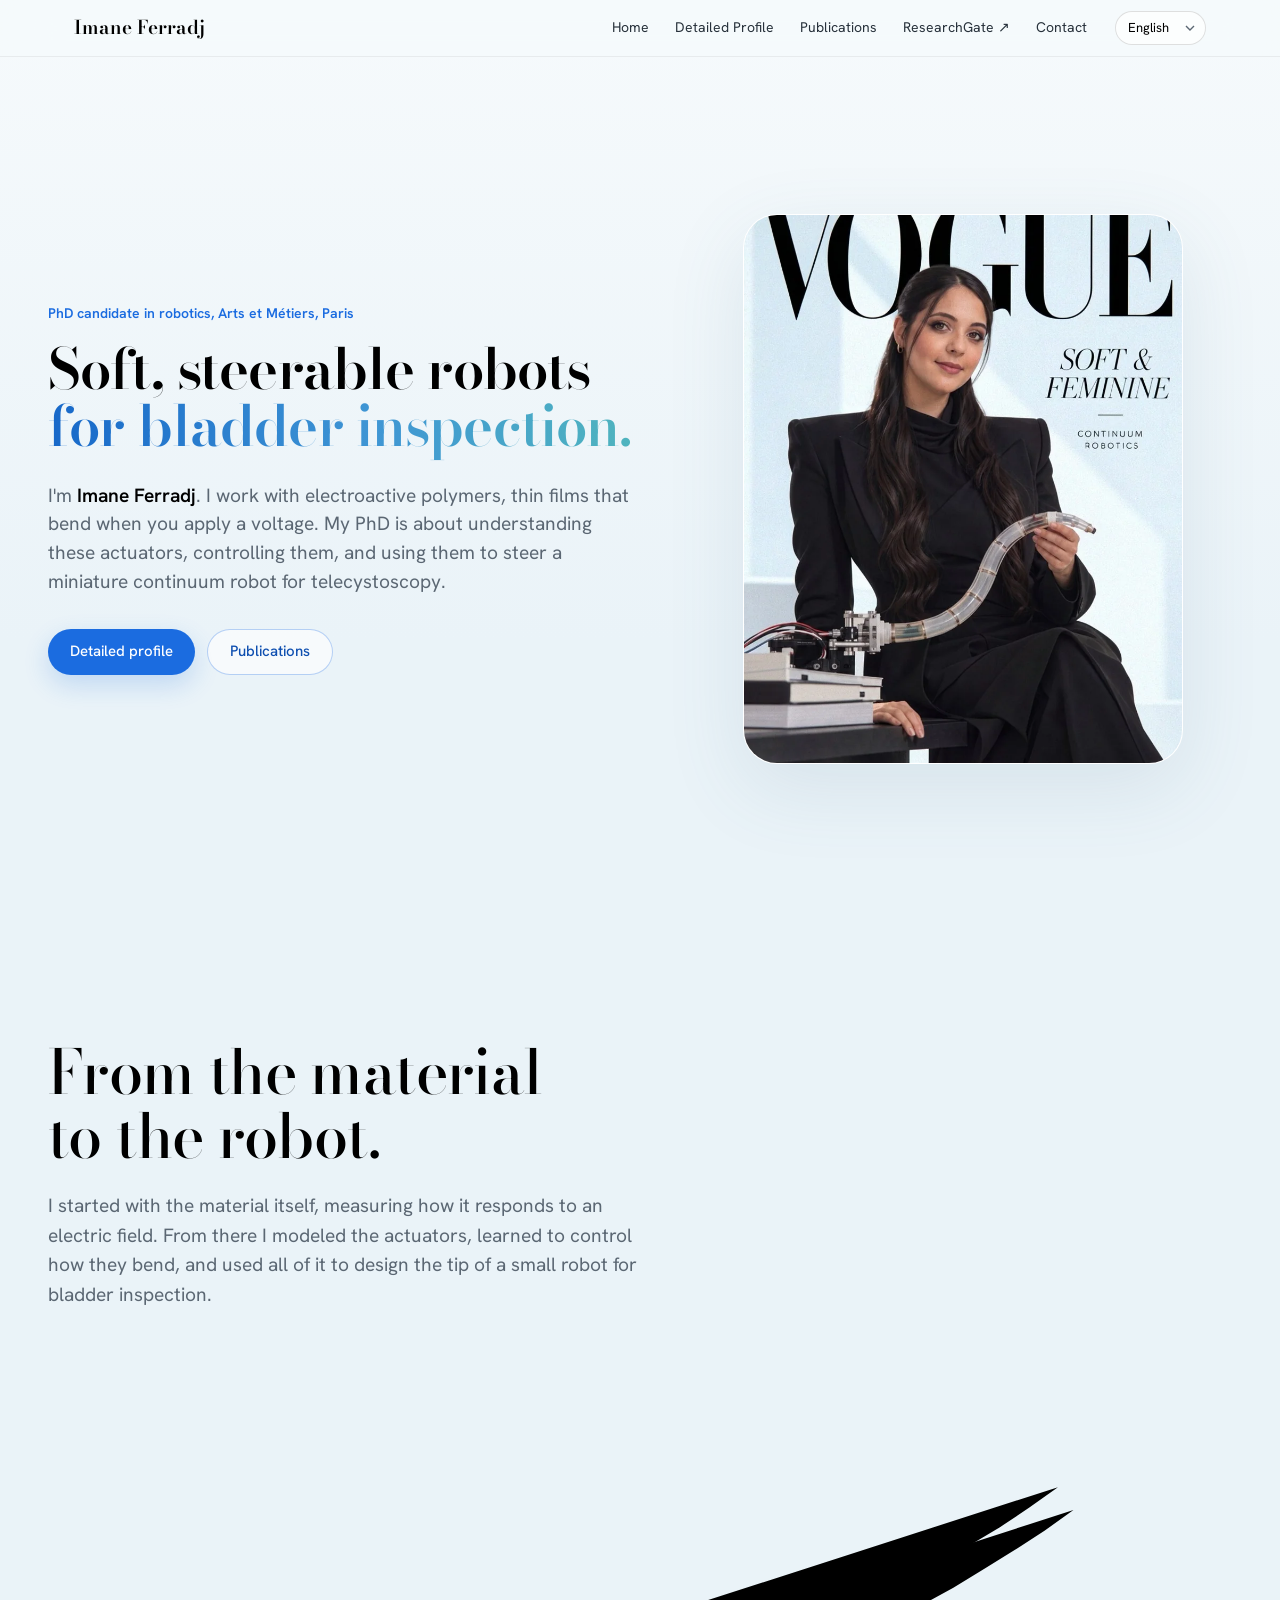
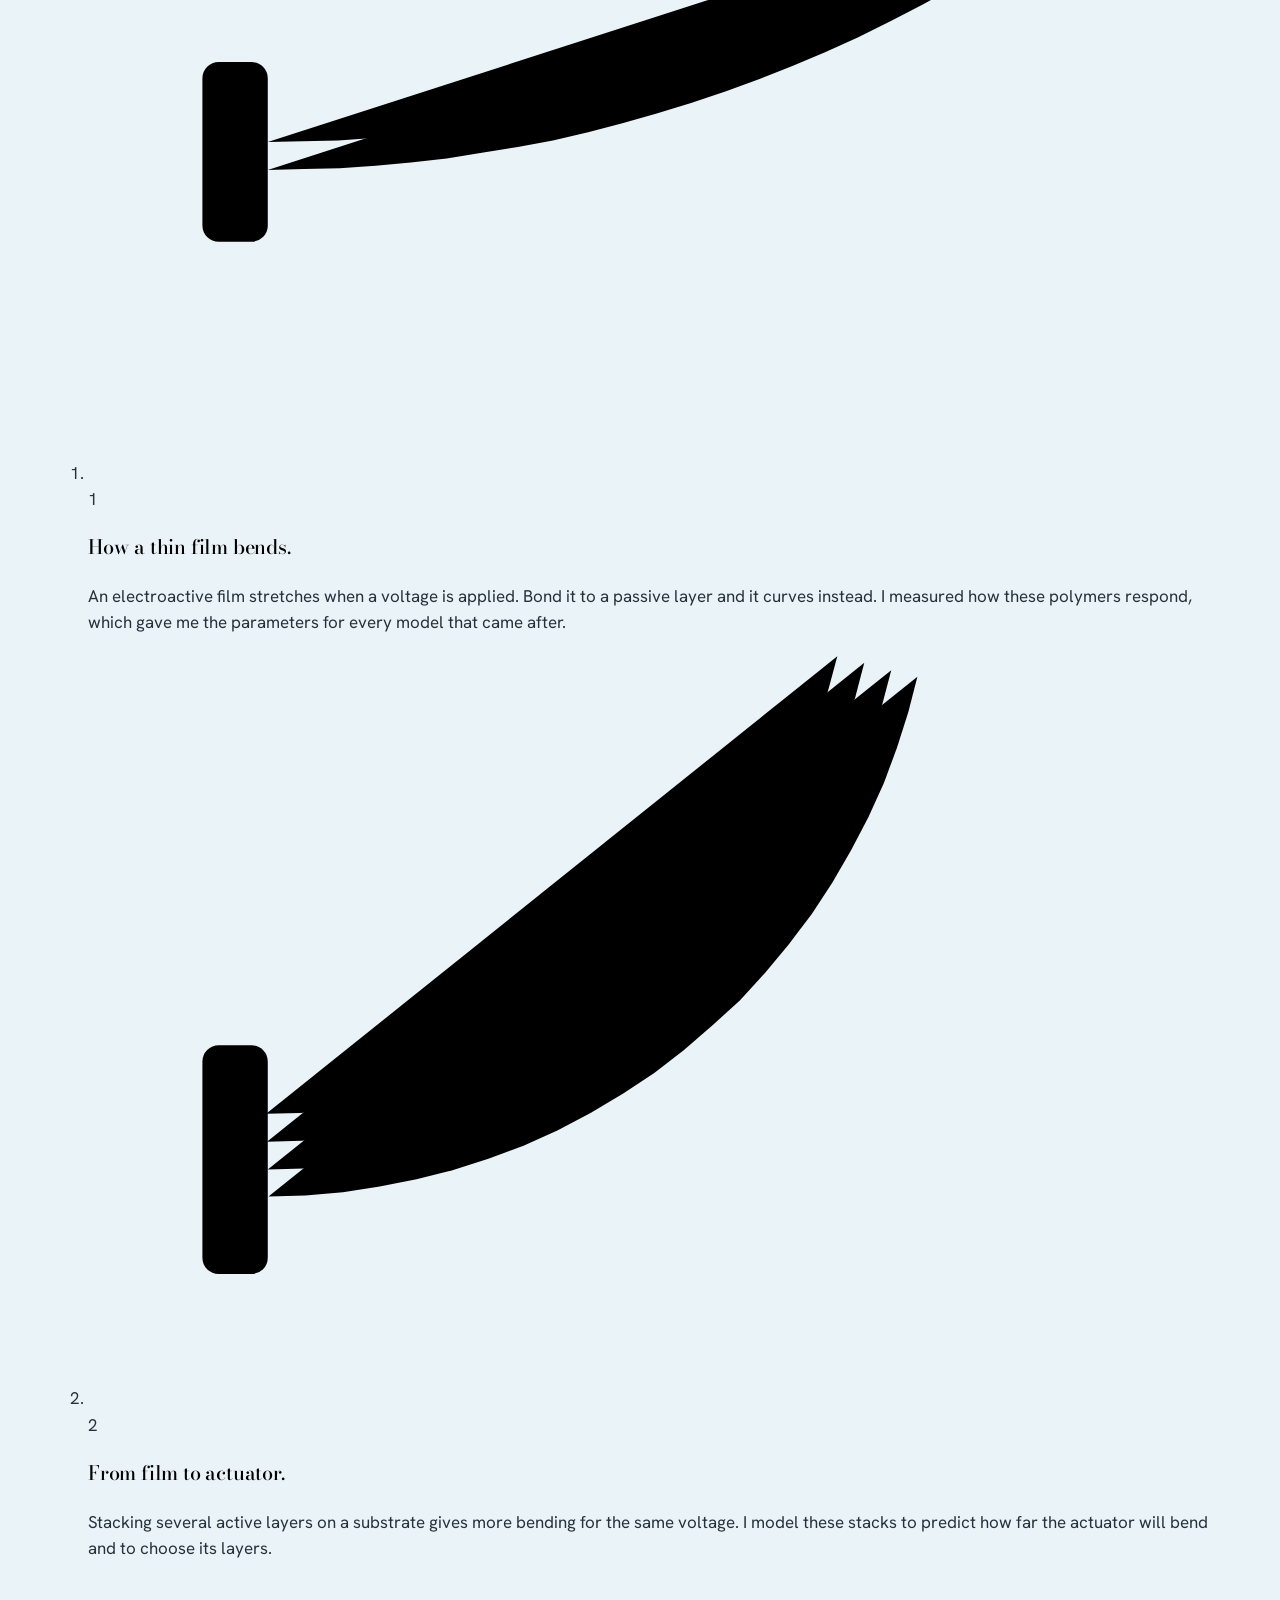
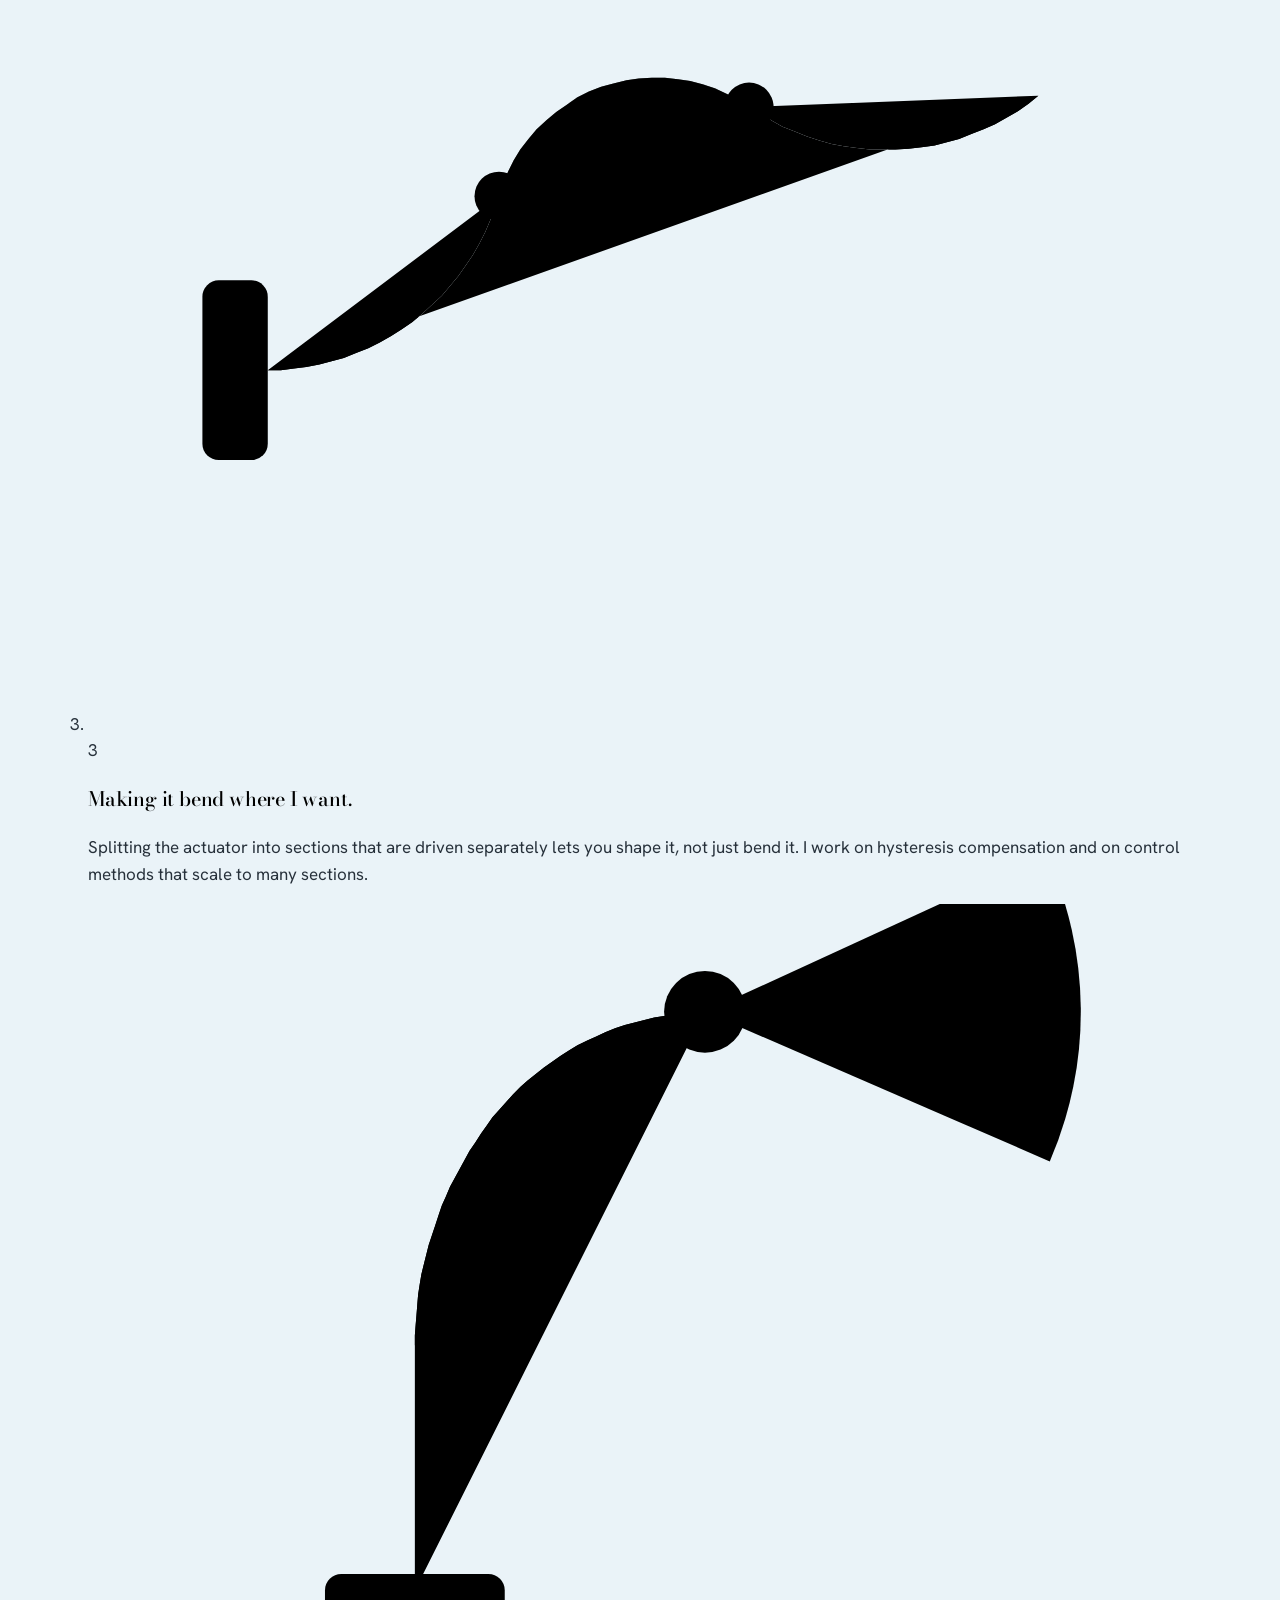
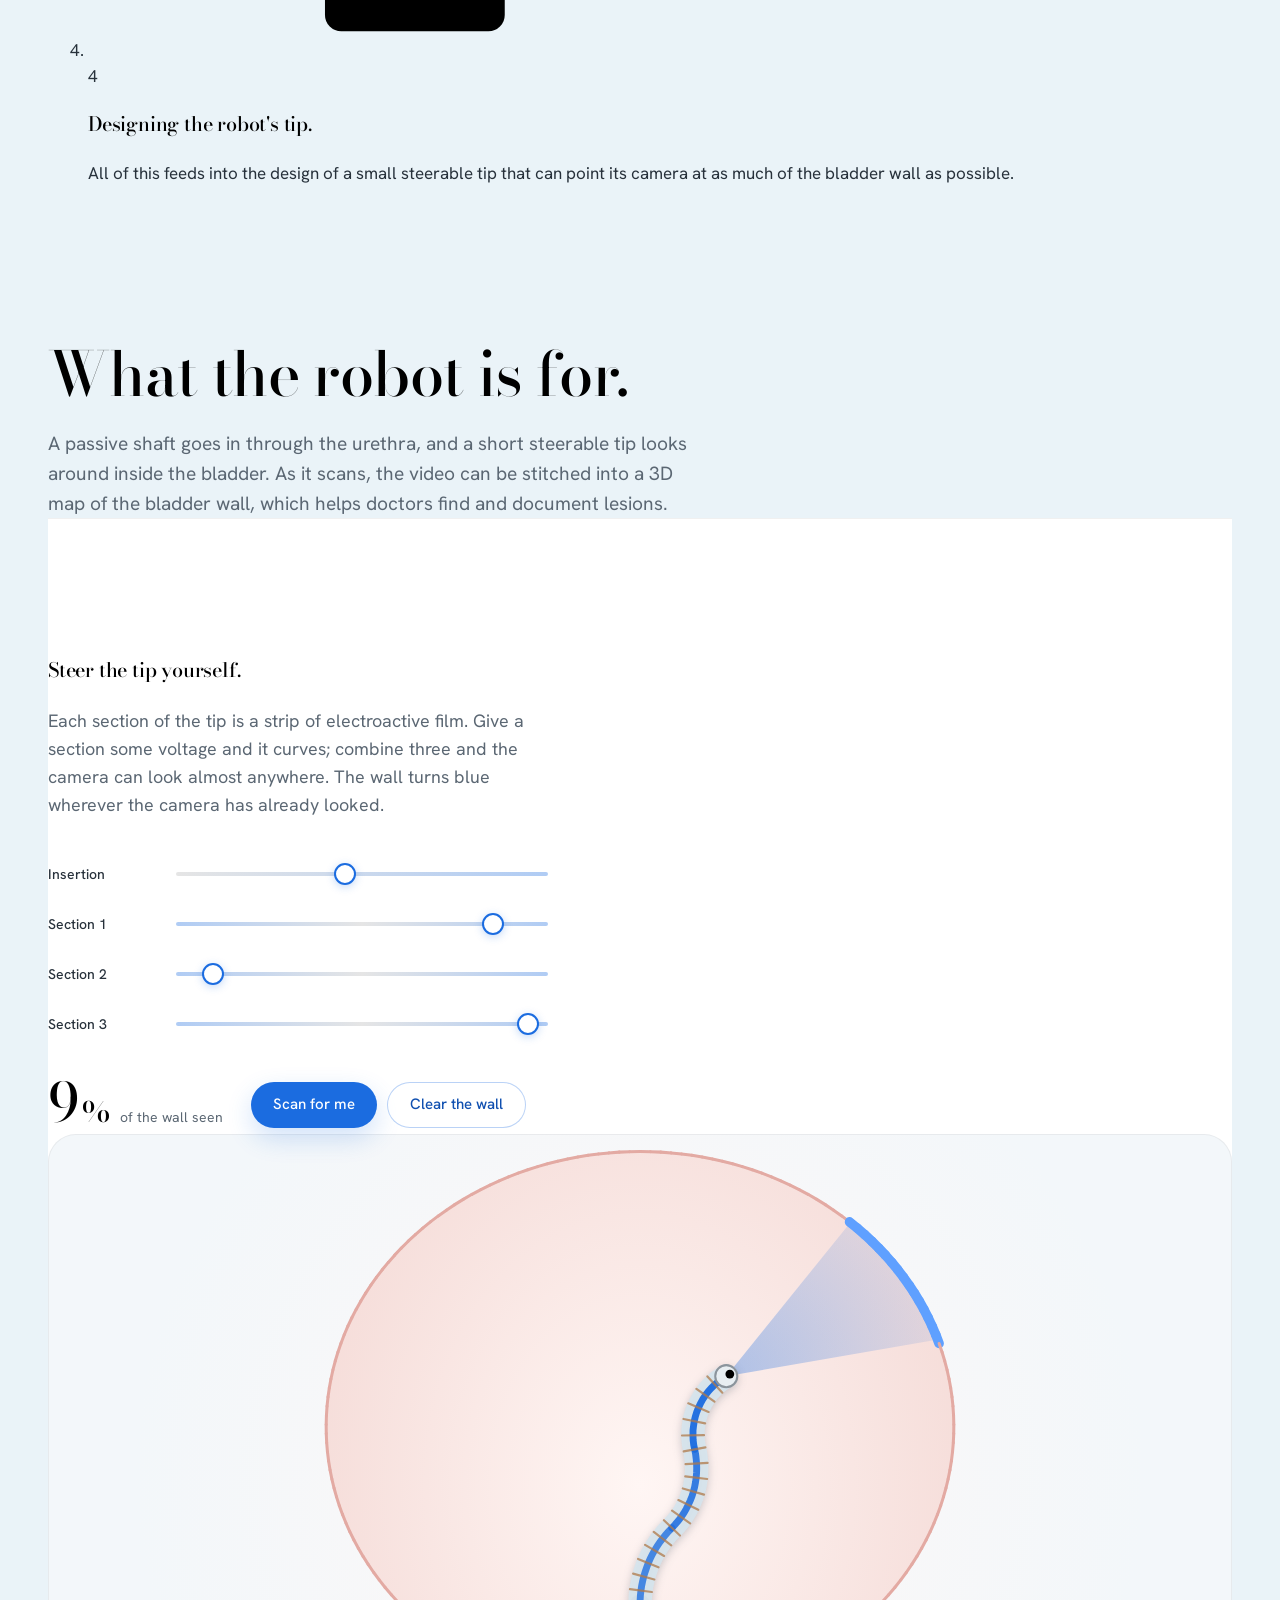
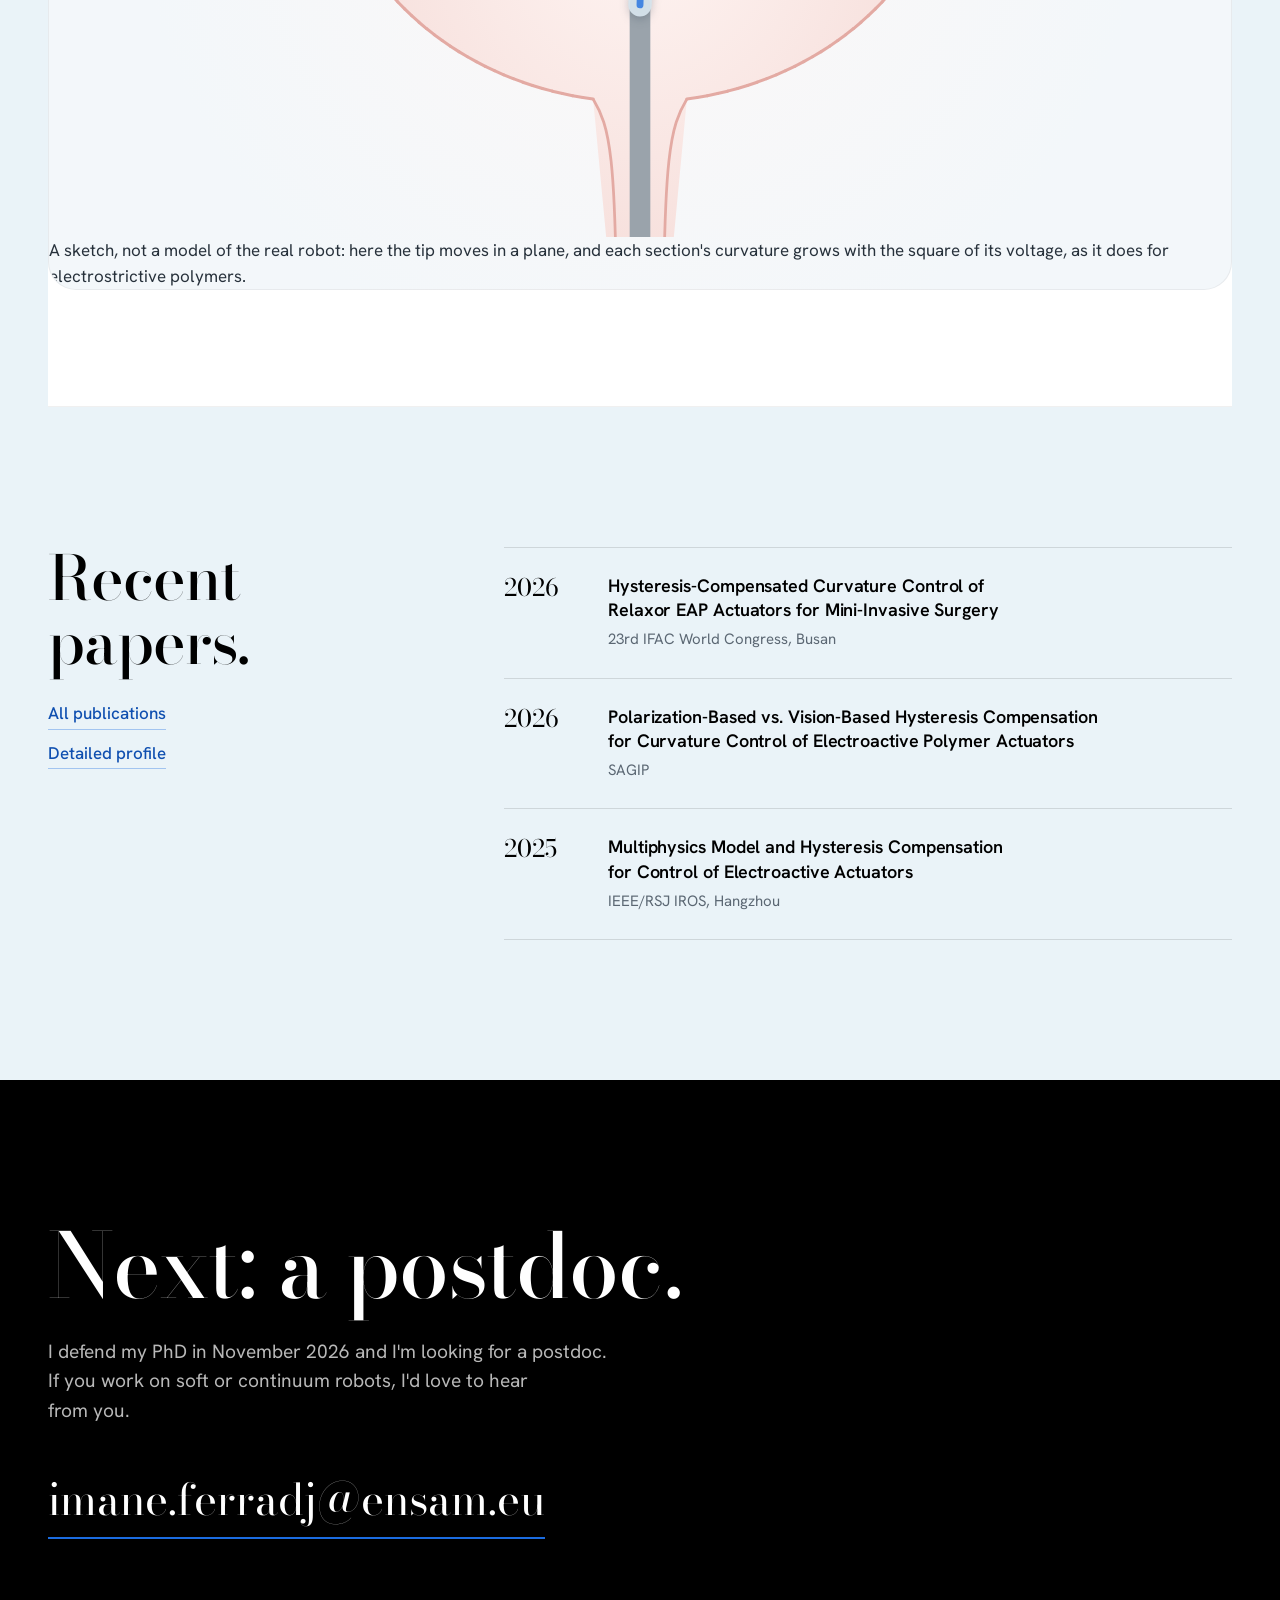
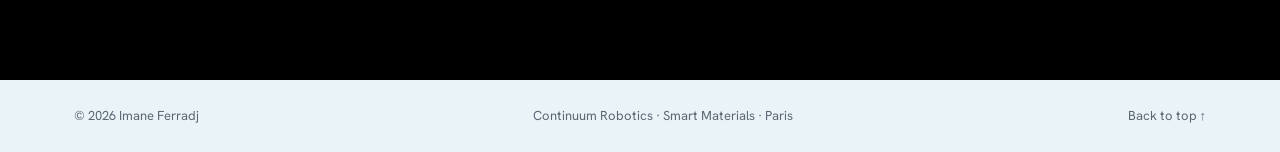
==== index.html @ b548c8f6 "Add files via upload" ====
<!DOCTYPE html>

<html lang="en">
<head>
<meta charset="utf-8"/>
<meta content="width=device-width, initial-scale=1.0" name="viewport"/>
<meta content="#edf7fc" name="theme-color"/>
<script>(function(){var d=document.documentElement,l=null;d.classList.add("js");try{l=new URLSearchParams(location.search).get("lang")||localStorage.getItem("lang")}catch(e){}if(l==="fr"||l==="ar"||l==="ja"){d.lang=l;if(l==="ar")d.dir="rtl";d.classList.add("i18n-pending");setTimeout(function(){d.classList.remove("i18n-pending")},1500)}})();</script>
<link href="data:image/svg+xml,%3Csvg xmlns=%27http://www.w3.org/2000/svg%27 viewBox=%270 0 64 64%27%3E%3Crect width=%2764%27 height=%2764%27 rx=%2716%27 fill=%27%231786ca%27/%3E%3Ctext x=%2732%27 y=%2743%27 font-family=%27Helvetica,Arial,sans-serif%27 font-size=%2730%27 font-weight=%27700%27 fill=%27white%27 text-anchor=%27middle%27%3EIF%3C/text%3E%3C/svg%3E" rel="icon"/>
<meta content="Imane Ferradj — modeling, control, and optimization of electroactive actuators for continuum robotics." name="description"/>
<link rel="preconnect" href="https://fonts.googleapis.com"/>
<link crossorigin="" rel="preconnect" href="https://fonts.gstatic.com"/>
<link href="https://fonts.googleapis.com/css2?family=Bodoni+Moda:opsz,wght@6..96,400..700&amp;family=Hanken+Grotesk:wght@400;500;600&amp;family=Noto+Naskh+Arabic:wght@500;600&amp;family=Noto+Serif+JP:wght@500;600&amp;display=swap" rel="stylesheet"/>
<link href="assets/styles.css" rel="stylesheet"/>
<script src="assets/analytics.js"></script>
<script defer="" src="assets/i18n.js"></script>
<script defer="" src="assets/script.js"></script>
<script defer="" src="assets/steer.js"></script>
<title data-i18n="t114">Imane Ferradj — Continuum Robotics</title>
<meta content="Imane Ferradj — Continuum Robotics" property="og:title"/>
<meta content="Modeling, control, and optimization of electroactive actuators for continuum robotics." property="og:description"/>
<meta content="https://imaneferradj.github.io/assets/clinical-concept.jpg" property="og:image"/>
<meta content="https://imaneferradj.github.io/" property="og:url"/>
<meta content="summary_large_image" name="twitter:card"/>
<link href="https://imaneferradj.github.io/" rel="canonical"/>
<script type="application/ld+json">{"@context":"https://schema.org","@type":"Person","name":"Imane Ferradj","url":"https://imaneferradj.github.io/","jobTitle":"PhD candidate in robotics","affiliation":{"@type":"Organization","name":"Arts et Métiers, PIMM Laboratory","address":"Paris, France"},"email":"mailto:imane.ferradj@ensam.eu","knowsAbout":["Continuum robotics","Soft robotics","Electroactive polymers","Hysteresis compensation","Model predictive control","Medical robotics"],"knowsLanguage":["ar","fr","en","ja"],"sameAs":["https://www.researchgate.net/profile/Imane-Ferradj"]}</script>
</head>
<body id="top">
<a class="skip-link" data-i18n="t137" href="#main">Skip to content</a>
<header class="site-header">
<div class="nav-inner">
<a class="brand page-link" href="index.html">Imane Ferradj</a>
<div class="lang-switch">
<select aria-label="Language / Langue / اللغة / 言語">
<option value="en">English</option>
<option value="fr">Français</option>
<option value="ar" lang="ar">العربية</option>
<option value="ja" lang="ja">日本語</option>
</select>
</div>
<button aria-expanded="false" aria-label="Open menu" class="menu-toggle">
<span></span><span></span>
</button>
<nav class="nav-links">
<a class="page-link" data-i18n="t001" href="index.html">Home</a>
<a class="page-link" data-i18n="t002" href="resume.html">Detailed Profile</a>
<a class="page-link" data-i18n="t003" href="publications.html">Publications</a>
<a href="https://www.researchgate.net/profile/Imane-Ferradj?ev=hdr_xprf" rel="noopener" target="_blank">ResearchGate ↗</a>
<a data-i18n="t004" href="mailto:imane.ferradj@ensam.eu">Contact</a>
</nav>
</div>
</header>
<main id="main">
<section class="hero split-hero">
<div class="hero-copy reveal">
<p class="eyebrow" data-i18n="t005">PhD candidate in robotics, Arts et Métiers, Paris</p>
<h1 data-i18n="t006">Soft, steerable robots<br/><span>for bladder inspection.</span></h1>
<p class="hero-intro" data-i18n="t007">
        I'm <strong>Imane Ferradj</strong>. I work with electroactive polymers, thin films that bend when you apply a voltage.
        My PhD is about understanding these actuators, controlling them, and using them to steer a miniature continuum robot
        for telecystoscopy.
      </p>
<div class="hero-actions">
<a class="button primary page-link" data-i18n="t008" href="resume.html">Detailed profile</a>
<a class="button secondary page-link" data-i18n="t003" href="publications.html">Publications</a>
</div>
</div>
<div class="hero-visual reveal">
<figure class="portrait">
<picture>
<source srcset="assets/imane-ferradj-hero.webp" type="image/webp"/>
<img alt="Portrait of Imane Ferradj" data-i18n-alt="t035" fetchpriority="high" height="1194" onerror="this.onerror=null;this.src='assets/imane-ferradj-hero.png'" src="assets/imane-ferradj-hero.jpg" width="823"/>
</picture>
</figure>
</div>
</section>
<section aria-labelledby="path-title" class="section path">
<header class="section-head split-head">
<h2 data-i18n="t010" id="path-title">From the material to the robot.</h2>
<p data-i18n="t011">I started with the material itself, measuring how it responds to an electric field. From there I modeled the actuators, learned to control how they bend, and used all of it to design the tip of a small robot for bladder inspection.</p>
</header>
<ol class="steps">
<li class="step">
<div class="step-art"><svg aria-hidden="true" class="glyph" viewBox="0 0 140 92"><rect class="g-clamp" x="14.0" y="41.0" width="8" height="22" rx="2"/><path class="g-passive" d="M22.0 54.2 L26.4 54.1 L30.8 54.0 L35.2 53.7 L39.5 53.3 L43.9 52.8 L48.2 52.1 L52.6 51.4 L56.9 50.6 L61.2 49.6 L65.4 48.5 L69.6 47.3 L73.8 46.0 L78.0 44.6 L82.1 43.1 L86.2 41.5 L90.2 39.8 L94.2 38.0 L98.2 36.0 L102.1 34.0 L105.9 31.9 L109.7 29.6 L113.4 27.3 L117.1 24.9 L120.6 22.4"/><path class="g-active" d="M22.0 50.8 L26.3 50.7 L30.6 50.6 L34.9 50.3 L39.2 49.9 L43.5 49.4 L47.7 48.8 L51.9 48.1 L56.2 47.2 L60.4 46.3 L64.5 45.2 L68.7 44.1 L72.8 42.8 L76.9 41.4 L80.9 40.0 L84.9 38.4 L88.9 36.7 L92.8 34.9 L96.6 33.0 L100.5 31.0 L104.2 28.9 L107.9 26.7 L111.6 24.5 L115.2 22.1 L118.7 19.6"/></svg></div><span class="step-num">1</span>
<h3 data-i18n="t013">How a thin film bends.</h3>
<p data-i18n="t014">An electroactive film stretches when a voltage is applied. Bond it to a passive layer and it curves instead. I measured how these polymers respond, which gave me the parameters for every model that came after.</p>
</li>
<li class="step">
<div class="step-art"><svg aria-hidden="true" class="glyph" viewBox="0 0 140 92"><rect class="g-clamp" x="14.0" y="48.0" width="8" height="28" rx="2"/><path class="g-passive" d="M22.1 66.5 L26.6 66.4 L31.2 66.0 L35.7 65.3 L40.2 64.4 L44.6 63.3 L49.0 61.9 L53.3 60.3 L57.5 58.4 L61.5 56.3 L65.5 53.9 L69.3 51.4 L72.9 48.6 L76.4 45.6 L79.8 42.5 L82.9 39.1 L85.8 35.6 L88.6 31.9 L91.1 28.1 L93.4 24.1 L95.5 20.1 L97.4 15.9 L99.0 11.6 L100.4 7.2 L101.5 2.9"/><path class="g-active g-layer" d="M22.0 63.2 L26.4 63.1 L30.8 62.7 L35.1 62.1 L39.5 61.2 L43.7 60.1 L47.9 58.8 L52.0 57.2 L56.0 55.4 L59.9 53.4 L63.7 51.1 L67.4 48.7 L70.9 46.0 L74.2 43.2 L77.4 40.1 L80.4 36.9 L83.3 33.6 L85.9 30.0 L88.3 26.4 L90.5 22.6 L92.5 18.6 L94.3 14.6 L95.9 10.5 L97.2 6.3 L98.3 2.1"/><path class="g-active g-layer" d="M21.9 59.8 L26.2 59.7 L30.4 59.3 L34.6 58.7 L38.7 57.9 L42.8 56.9 L46.8 55.6 L50.7 54.1 L54.5 52.3 L58.3 50.4 L61.9 48.3 L65.4 45.9 L68.8 43.4 L72.0 40.6 L75.0 37.7 L77.9 34.7 L80.6 31.4 L83.1 28.1 L85.4 24.6 L87.6 20.9 L89.5 17.2 L91.2 13.3 L92.7 9.4 L93.9 5.4 L95.0 1.2"/><path class="g-active g-layer" d="M21.8 56.4 L26.0 56.3 L30.0 55.9 L34.0 55.4 L37.9 54.6 L41.8 53.6 L45.7 52.4 L49.4 50.9 L53.1 49.3 L56.6 47.4 L60.1 45.4 L63.4 43.1 L66.6 40.7 L69.7 38.1 L72.6 35.3 L75.3 32.4 L77.9 29.3 L80.3 26.1 L82.5 22.8 L84.6 19.3 L86.4 15.7 L88.0 12.0 L89.4 8.3 L90.6 4.5 L91.7 0.4"/></svg></div><span class="step-num">2</span>
<h3 data-i18n="t016">From film to actuator.</h3>
<p data-i18n="t017">Stacking several active layers on a substrate gives more bending for the same voltage. I model these stacks to predict how far the actuator will bend and to choose its layers.</p>
</li>
<li class="step">
<div class="step-art"><svg aria-hidden="true" class="glyph" viewBox="0 0 140 92"><rect class="g-clamp" x="14.0" y="37.0" width="8" height="22" rx="2"/><path class="g-body" d="M22.0 48.0 L23.6 48.0 L25.2 47.8 L26.7 47.6 L28.3 47.3 L29.8 46.9 L31.3 46.5 L32.8 45.9 L34.3 45.3 L35.7 44.6 L37.1 43.8 L38.4 43.0 L39.7 42.1 L40.9 41.1 L42.1 40.0 L43.3 38.9 L44.3 37.7 L45.3 36.5 L46.2 35.2 L47.1 33.9 L47.9 32.5 L48.6 31.1 L49.2 29.7 L49.8 28.2 L50.3 26.7 L50.8 25.2 L51.4 23.7 L52.1 22.3 L52.9 21.0 L53.9 19.7 L54.9 18.5 L56.1 17.4 L57.3 16.4 L58.6 15.5 L59.9 14.6 L61.3 13.9 L62.8 13.3 L64.3 12.9 L65.9 12.5 L67.4 12.3 L69.0 12.2 L70.6 12.2 L72.2 12.4 L73.7 12.6 L75.2 13.0 L76.7 13.5 L78.2 14.2 L79.6 14.9 L80.9 15.8 L82.3 16.6 L83.6 17.4 L85.0 18.2 L86.5 18.8 L88.0 19.4 L89.5 19.9 L91.0 20.3 L92.5 20.6 L94.1 20.8 L95.7 21.0 L97.3 21.0 L98.8 21.0 L100.4 20.9 L102.0 20.7 L103.6 20.5 L105.1 20.1 L106.6 19.7 L108.1 19.1 L109.6 18.5 L111.0 17.9 L112.4 17.1 L113.8 16.3 L115.1 15.4 L116.3 14.4"/><path class="g-active" d="M22.0 48.0 L23.6 48.0 L25.2 47.8 L26.7 47.6 L28.3 47.3 L29.8 46.9 L31.3 46.5 L32.8 45.9 L34.3 45.3 L35.7 44.6 L37.1 43.8 L38.4 43.0 L39.7 42.1 L40.9 41.1 L42.1 40.0 L43.3 38.9 L44.3 37.7 L45.3 36.5 L46.2 35.2 L47.1 33.9 L47.9 32.5 L48.6 31.1 L49.2 29.7 L49.8 28.2 L50.3 26.7" style="opacity:1"/><path class="g-active" d="M50.3 26.7 L50.8 25.2 L51.4 23.7 L52.1 22.3 L52.9 21.0 L53.9 19.7 L54.9 18.5 L56.1 17.4 L57.3 16.4 L58.6 15.5 L59.9 14.6 L61.3 13.9 L62.8 13.3 L64.3 12.9 L65.9 12.5 L67.4 12.3 L69.0 12.2 L70.6 12.2 L72.2 12.4 L73.7 12.6 L75.2 13.0 L76.7 13.5 L78.2 14.2 L79.6 14.9 L80.9 15.8" style="opacity:0.55"/><path class="g-active" d="M80.9 15.8 L82.3 16.6 L83.6 17.4 L85.0 18.2 L86.5 18.8 L88.0 19.4 L89.5 19.9 L91.0 20.3 L92.5 20.6 L94.1 20.8 L95.7 21.0 L97.3 21.0 L98.8 21.0 L100.4 20.9 L102.0 20.7 L103.6 20.5 L105.1 20.1 L106.6 19.7 L108.1 19.1 L109.6 18.5 L111.0 17.9 L112.4 17.1 L113.8 16.3 L115.1 15.4 L116.3 14.4" style="opacity:1"/><circle class="g-joint" cx="50.3" cy="26.7" r="3"/><circle class="g-joint" cx="80.9" cy="15.8" r="3"/></svg></div><span class="step-num">3</span>
<h3 data-i18n="t019">Making it bend where I want.</h3>
<p data-i18n="t020">Splitting the actuator into sections that are driven separately lets you shape it, not just bend it. I work on hysteresis compensation and on control methods that scale to many sections.</p>
</li>
<li class="step">
<div class="step-art"><svg aria-hidden="true" class="glyph" viewBox="0 0 140 92"><path class="g-cone" d="M75.5 13.2 L117.3 -6.0 A46 46 0 0 1 117.7 31.5 Z"/><rect class="g-clamp" x="29" y="82" width="22" height="7" rx="2"/><path class="g-body" d="M40.0 84.0 L40.0 82.8 L40.0 81.5 L40.0 80.2 L40.0 79.0 L40.0 77.8 L40.0 76.5 L40.0 75.2 L40.0 74.0 L40.0 72.8 L40.0 71.5 L40.0 70.2 L40.0 69.0 L40.0 67.8 L40.0 66.5 L40.0 65.2 L40.0 64.0 L40.0 62.8 L40.0 61.5 L40.0 60.2 L40.0 59.0 L40.0 57.8 L40.0 56.5 L40.0 55.2 L40.0 54.0 L40.0 52.8 L40.1 51.5 L40.2 50.3 L40.3 49.0 L40.4 47.8 L40.6 46.5 L40.8 45.3 L41.1 44.1 L41.4 42.9 L41.7 41.7 L42.1 40.5 L42.5 39.3 L42.9 38.1 L43.3 36.9 L43.8 35.8 L44.3 34.6 L44.9 33.5 L45.5 32.4 L46.1 31.3 L46.7 30.2 L47.4 29.2 L48.1 28.1 L48.8 27.1 L49.5 26.1 L50.3 25.2 L51.2 24.2 L52.0 23.3 L52.9 22.4 L53.8 21.6 L54.8 20.8 L55.8 20.0 L56.8 19.3 L57.8 18.6 L58.9 17.9 L59.9 17.3 L61.1 16.7 L62.2 16.2 L63.3 15.7 L64.5 15.2 L65.7 14.8 L66.9 14.5 L68.1 14.2 L69.3 13.9 L70.5 13.7 L71.8 13.5 L73.0 13.4 L74.3 13.3 L75.5 13.2"/><path class="g-active" d="M40.0 54.0 L40.0 52.8 L40.1 51.5 L40.2 50.3 L40.3 49.0 L40.4 47.8 L40.6 46.5 L40.8 45.3 L41.1 44.1 L41.4 42.9 L41.7 41.7 L42.1 40.5 L42.5 39.3 L42.9 38.1 L43.3 36.9 L43.8 35.8 L44.3 34.6 L44.9 33.5 L45.5 32.4 L46.1 31.3 L46.7 30.2 L47.4 29.2 L48.1 28.1 L48.8 27.1 L49.5 26.1 L50.3 25.2 L51.2 24.2 L52.0 23.3 L52.9 22.4 L53.8 21.6 L54.8 20.8 L55.8 20.0 L56.8 19.3 L57.8 18.6 L58.9 17.9 L59.9 17.3 L61.1 16.7 L62.2 16.2 L63.3 15.7 L64.5 15.2 L65.7 14.8 L66.9 14.5 L68.1 14.2 L69.3 13.9 L70.5 13.7 L71.8 13.5 L73.0 13.4 L74.3 13.3 L75.5 13.2"/><circle class="g-cap" cx="75.5" cy="13.2" r="5"/></svg></div><span class="step-num">4</span>
<h3 data-i18n="t022">Designing the robot's tip.</h3>
<p data-i18n="t023">All of this feeds into the design of a small steerable tip that can point its camera at as much of the bladder wall as possible.</p>
</li>
</ol>
</section>

<section aria-labelledby="goal-title" class="section goal" id="steer">
<header class="section-head split-head">
<h2 data-i18n="t025" id="goal-title">What the robot is for.</h2>
<p data-i18n="t026">A passive shaft goes in through the urethra, and a short steerable tip looks around inside the bladder. As it scans, the video can be stitched into a 3D map of the bladder wall, which helps doctors find and document lesions.</p>
</header>
<div class="steer">
<div class="steer-copy">
<h3 data-i18n="t119" id="steer-title">Steer the tip yourself.</h3>
<p data-i18n="t120">Each section of the tip is a strip of electroactive film. Give a section some voltage and it curves; combine three and the camera can look almost anywhere. The wall turns blue wherever the camera has already looked.</p>
<div class="steer-controls">
<label class="steer-row"><span data-i18n="t121">Insertion</span><input dir="ltr" max="100" min="0" name="ins" type="range" value="45"/></label>
<label class="steer-row"><span data-i18n="t122">Section 1</span><input dir="ltr" max="100" min="-100" name="s1" type="range" value="75"/></label>
<label class="steer-row"><span data-i18n="t123">Section 2</span><input dir="ltr" max="100" min="-100" name="s2" type="range" value="-85"/></label>
<label class="steer-row"><span data-i18n="t124">Section 3</span><input dir="ltr" max="100" min="-100" name="s3" type="range" value="95"/></label>
</div>
<div class="steer-bar">
<p aria-live="polite" class="steer-score"><span class="num" dir="ltr"><b>0</b><span class="pct">%</span></span> <span data-i18n="t128">of the wall seen</span></p>
<div class="steer-buttons">
<button aria-pressed="false" class="button primary steer-scan" type="button"><span class="when-idle" data-i18n="t125">Scan for me</span><span class="when-busy" data-i18n="t126">Stop</span></button>
<button class="button secondary steer-clear" data-i18n="t127" type="button">Clear the wall</button>
</div>
</div>
</div>
<figure class="steer-stage">
<svg aria-label="The robot's tip inside the bladder. A cone shows what the camera sees, and the parts of the wall it has already seen are highlighted." class="steer-svg" data-i18n-alt="t130" role="img" viewBox="60 50 480 510"></svg>
<figcaption data-i18n="t129">A sketch, not a model of the real robot: here the tip moves in a plane, and each section's curvature grows with the square of its voltage, as it does for electrostrictive polymers.</figcaption>
</figure>
</div>
</section>

<section aria-labelledby="papers-title" class="section papers">
<div class="papers-grid">
<header class="papers-head">
<h2 data-i18n="t131" id="papers-title">Recent papers.</h2>
<p class="papers-links"><a class="page-link" data-i18n="t132" href="publications.html">All publications</a><a class="page-link" data-i18n="t008" href="resume.html">Detailed profile</a></p>
</header>
<ul class="paper-list">
<li><span class="paper-year">2026</span><div><h3>Hysteresis-Compensated Curvature Control of Relaxor EAP Actuators for Mini-Invasive Surgery</h3><p>23rd IFAC World Congress, Busan</p></div></li>
<li><span class="paper-year">2026</span><div><h3>Polarization-Based vs. Vision-Based Hysteresis Compensation for Curvature Control of Electroactive Polymer Actuators</h3><p>SAGIP</p></div></li>
<li><span class="paper-year">2025</span><div><h3>Multiphysics Model and Hysteresis Compensation for Control of Electroactive Actuators</h3><p>IEEE/RSJ IROS, Hangzhou</p></div></li>
</ul>
</div>
</section>

<section aria-labelledby="next-title" class="next">
<div class="next-inner">
<h2 data-i18n="t133" id="next-title">Let's talk.</h2>
<p data-i18n="t134">If you have an idea for a project or a collaboration, I'd be glad to discuss it.</p>
<a class="next-mail" href="mailto:imane.ferradj@ensam.eu">imane.ferradj@ensam.eu</a>
</div>
</section>
</main>
<footer class="site-footer">
<span>© <span id="year"></span> Imane Ferradj</span>
<span data-i18n="t033">Continuum Robotics · Smart Materials · Paris</span>
<a data-i18n="t034" href="#top">Back to top ↑</a>
</footer>
</body>
</html>
---- assets/styles.css ----
/* Imane Ferradj — site styles
   Type: Bodoni Moda (headings, echoing the hero cover) + Hanken Grotesk (text).
   Colour: the icy blue of the hero backdrop, true black ink, and one "voltage" blue
   for anything that is energised, active or clickable. */
:root{
  --paper:#eaf3f8;
  --paper-hi:#f6fafc;
  --white:#fff;
  --ink:#000;
  --text:#27313b;
  --muted:#5b6773;
  --volt:#1b6ce0;
  --volt-deep:#0f4fb0;
  --tissue:#e3aaa3;
  --ring:#b07a4a;
  --line:rgba(0,0,0,.12);
  --shadow:0 24px 80px rgba(72,112,140,.12);
  --serif:"Bodoni Moda",Didot,"Bodoni 72","Bodoni MT","Times New Roman",serif;
  --sans:"Hanken Grotesk",-apple-system,BlinkMacSystemFont,"Segoe UI",Helvetica,Arial,sans-serif;
  --max:1240px;
  --gutter:clamp(18px,4vw,56px);
}

@view-transition { navigation: auto; }
::view-transition-old(root){animation:page-out .25s ease both}
::view-transition-new(root){animation:page-in .45s cubic-bezier(.2,.7,.2,1) both}
@keyframes page-out{to{opacity:0;transform:translateY(-5px)}}
@keyframes page-in{from{opacity:0;transform:translateY(12px)}}

*{box-sizing:border-box}
html{scroll-behavior:smooth;background:var(--paper)}
body{
  margin:0;color:var(--text);font-family:var(--sans);font-size:17px;line-height:1.55;
  -webkit-font-smoothing:antialiased;text-rendering:optimizeLegibility;
  background:
    radial-gradient(circle at 50% -20%, rgba(255,255,255,.98), transparent 32rem),
    linear-gradient(180deg,var(--paper-hi),var(--paper) 40rem);
}
a{text-decoration:none;color:inherit}
img{display:block;max-width:100%;height:auto}
h1,h2,h3{color:var(--ink);font-family:var(--serif);font-optical-sizing:auto;font-weight:500;letter-spacing:-.01em;text-wrap:balance}
p{text-wrap:pretty}
::selection{background:rgba(27,108,224,.18)}

.skip-link{position:absolute;left:12px;top:-60px;z-index:200;background:var(--ink);color:#fff;padding:10px 14px;border-radius:8px;font-size:14px}
.skip-link:focus{top:10px}
:focus-visible{outline:2px solid var(--volt);outline-offset:3px}

/* ---------- Header ---------- */
.site-header{position:sticky;top:0;z-index:100;background:rgba(246,250,252,.8);backdrop-filter:blur(24px) saturate(170%);-webkit-backdrop-filter:blur(24px) saturate(170%);border-bottom:1px solid rgba(0,0,0,.06)}
.nav-inner{max-width:1180px;height:56px;margin:auto;padding:0 24px;display:flex;align-items:center;gap:12px}
.brand{font-family:var(--serif);font-size:19px;font-weight:600;color:var(--ink);letter-spacing:0}
.nav-links{order:1;margin-inline-start:auto;display:flex;gap:26px;font-size:14px;align-items:center}
.nav-links a{color:var(--text);transition:color .2s ease}
.nav-links a:hover{color:var(--volt)}
.lang-switch{order:2;margin-inline-start:16px}
.menu-toggle{order:3;display:none;border:0;background:none;width:40px;height:40px;position:relative;cursor:pointer}
.menu-toggle span{position:absolute;width:18px;height:1.5px;background:var(--ink);left:11px;transition:transform .25s ease}
.menu-toggle span:first-child{top:16px}.menu-toggle span:last-child{top:23px}
.menu-toggle[aria-expanded=true] span:first-child{transform:translateY(3.5px) rotate(45deg)}
.menu-toggle[aria-expanded=true] span:last-child{transform:translateY(-3.5px) rotate(-45deg)}
.lang-switch select{appearance:none;-webkit-appearance:none;font:inherit;font-size:13px;color:var(--ink);background:rgba(255,255,255,.7) url("data:image/svg+xml,%3Csvg xmlns='http://www.w3.org/2000/svg' width='10' height='6'%3E%3Cpath d='M1 1l4 4 4-4' fill='none' stroke='%235b6773' stroke-width='1.4'/%3E%3C/svg%3E") no-repeat right 10px center;border:1px solid var(--line);border-radius:999px;padding:6px 28px 6px 12px;cursor:pointer}
[dir=rtl] .lang-switch select{background-position:left 10px center;padding:6px 12px 6px 28px}
.i18n-pending body{visibility:hidden}

/* ---------- Buttons ---------- */
.button{min-height:46px;padding:0 22px;border-radius:999px;display:inline-flex;align-items:center;justify-content:center;font:inherit;font-size:15px;font-weight:500;cursor:pointer;border:0;transition:transform .35s cubic-bezier(.2,.8,.2,1),background .25s ease,color .25s ease}
.button:hover{transform:translateY(-2px)}
.button.primary{background:var(--volt);color:#fff;box-shadow:0 10px 26px rgba(27,108,224,.2)}
.button.primary:hover{background:var(--volt-deep)}
.button.secondary{border:1px solid rgba(27,108,224,.3);color:var(--volt-deep);background:rgba(255,255,255,.6)}
.button.secondary:hover{background:#fff}

/* ---------- Hero (kept as designed) ---------- */
.eyebrow,.section-tag{color:var(--volt);font-size:14px;font-weight:600;margin:0}
.hero,.section,.subhero,.summary-panel,.profile-layout,.pub-page{max-width:var(--max);margin:auto;padding-left:28px;padding-right:28px}
.hero{padding-top:90px;padding-bottom:70px}
.split-hero{display:grid;grid-template-columns:1.05fr .95fr;gap:52px;align-items:center;min-height:calc(100vh - 56px)}
.split-hero>*{min-width:0}
.hero-copy .eyebrow{margin-bottom:16px}
.hero-copy h1,.subhero h1{margin:0;font-weight:600;letter-spacing:-.015em;line-height:1.02}
.hero-copy h1{font-size:clamp(40px,4.4vw,64px)}
.hero-copy h1 span{padding-bottom:.08em;background:linear-gradient(90deg,#1768c9,#3f96d4 56%,#4fb4be);-webkit-background-clip:text;background-clip:text;color:transparent}
[dir=rtl] .hero-copy h1 span{background-image:linear-gradient(270deg,#1768c9,#3f96d4 56%,#4fb4be)}
.hero-intro{max-width:620px;margin:26px 0 0;color:var(--muted);font-size:clamp(17px,1.5vw,20px);line-height:1.5}
.hero-intro strong{color:var(--ink);font-weight:600}
.hero-actions{display:flex;gap:12px;flex-wrap:wrap;margin-top:32px}
.hero-visual{display:grid;gap:16px}
.portrait{margin:0;max-width:440px;justify-self:center;width:100%;aspect-ratio:4/5;border-radius:34px;overflow:hidden;background:#fff;box-shadow:var(--shadow);border:1px solid rgba(255,255,255,.92)}
.portrait picture{display:contents}
.portrait img{width:100%;height:100%;object-fit:cover;object-position:50% 25%}

/* the one orchestrated entrance: the hero on page load */
@keyframes rise{from{opacity:0;transform:translateY(22px)}to{opacity:1;transform:none}}
.js .hero .hero-copy{animation:rise .9s cubic-bezier(.2,.7,.2,1) both}
.js .hero .hero-visual{animation:rise 1.1s .15s cubic-bezier(.2,.7,.2,1) both}

/* ---------- Shared section type ---------- */
.section{padding-top:clamp(80px,11vw,140px);padding-bottom:clamp(80px,11vw,140px)}
.section-head{max-width:760px}
.section-head h2,.steer h2,.goal h2,.papers h2,.next h2,.summary-panel h2,.external-profile h2{margin:0;font-size:clamp(38px,4.8vw,66px);line-height:1.04}
.section-head p{margin:22px 0 0;color:var(--muted);font-size:clamp(17px,1.5vw,20px);line-height:1.55;max-width:640px}

.plate{margin:0;background:#fff;border-radius:22px;padding:clamp(12px,1.6vw,22px);border:1px solid rgba(0,0,0,.05)}
.plate img{width:100%;border-radius:10px}

/* ---------- Steer the tip ---------- */
.steer{background:var(--white);border-block:1px solid rgba(0,0,0,.06);padding:clamp(70px,9vw,120px) 0}
.steer-inner{max-width:var(--max);margin:auto;padding:0 28px;display:grid;grid-template-columns:minmax(0,.9fr) minmax(0,1.1fr);gap:clamp(32px,5vw,80px);align-items:center}
.steer-copy>p{color:var(--muted);font-size:clamp(17px,1.4vw,19px);max-width:520px;margin:22px 0 0}
.steer-controls{margin-top:34px;display:grid;gap:6px;max-width:500px}
.steer-row{display:grid;grid-template-columns:110px 1fr;align-items:center;gap:18px;min-height:44px;font-size:14px;font-weight:500;color:var(--text)}
[dir=rtl] .steer-row span{text-align:right}
.steer input[type=range]{-webkit-appearance:none;appearance:none;width:100%;height:32px;background:transparent;margin:0;cursor:pointer}
.steer input[type=range]::-webkit-slider-runnable-track{height:4px;border-radius:4px;background:linear-gradient(90deg,rgba(27,108,224,.35),rgba(0,0,0,.1) 50%,rgba(27,108,224,.35))}
.steer input[name=ins]::-webkit-slider-runnable-track{background:linear-gradient(90deg,rgba(0,0,0,.1),rgba(27,108,224,.35))}
.steer input[type=range]::-webkit-slider-thumb{-webkit-appearance:none;width:22px;height:22px;margin-top:-9px;border-radius:50%;background:#fff;border:2px solid var(--volt);box-shadow:0 2px 8px rgba(27,108,224,.25)}
.steer input[type=range]::-moz-range-track{height:4px;border-radius:4px;background:rgba(0,0,0,.1)}
.steer input[type=range]::-moz-range-thumb{width:20px;height:20px;border-radius:50%;background:#fff;border:2px solid var(--volt)}
.steer input[type=range]:focus-visible{outline:2px solid var(--volt);outline-offset:2px;border-radius:6px}
.steer-bar{margin-top:30px;display:flex;flex-wrap:wrap;align-items:center;gap:18px 28px}
.steer-score{margin:0;display:flex;align-items:baseline;gap:6px;color:var(--muted);font-size:14px}
.steer-score b{font-family:var(--serif);font-weight:500;font-size:54px;line-height:1;color:var(--ink);font-variant-numeric:tabular-nums}
.steer-score .num{display:inline-flex;align-items:baseline;gap:2px}
.steer-score .pct{font-family:var(--serif);font-size:28px;color:var(--ink);margin-inline-end:4px}
.steer-buttons{display:flex;gap:10px;flex-wrap:wrap}
.steer-scan .when-busy{display:none}
.is-scanning .steer-scan .when-idle{display:none}
.is-scanning .steer-scan .when-busy{display:inline}
.steer-note{margin:28px 0 0;font-size:13px;line-height:1.5;color:var(--muted);max-width:480px}
.steer-stage{margin:0;background:radial-gradient(circle at 50% 45%,#fdf8f7,#f3f7fa 70%);border-radius:28px;border:1px solid rgba(0,0,0,.05);overflow:hidden}
.steer-svg{display:block;width:100%;height:auto;max-height:78vh}
.st-urethra{fill:none;stroke:var(--tissue);stroke-width:2}
.st-wall line{stroke:var(--tissue);stroke-width:2.2;stroke-linecap:round;transition:stroke .3s ease,stroke-width .3s ease}
.st-wall line.seen{stroke:var(--volt);stroke-width:5}
.st-wall line.now{stroke:#5fa0ff;stroke-width:7}
.st-shaft{stroke:#9aa3ab;stroke-width:15;stroke-linecap:round}
.st-tube{fill:none;stroke:rgba(214,228,236,.95);stroke-width:17;stroke-linecap:round;stroke-linejoin:round;filter:drop-shadow(0 2px 3px rgba(40,60,80,.25))}
.st-elec{fill:none;stroke:var(--volt);stroke-width:5;stroke-linecap:round;transition:opacity .15s linear}
.st-rings{fill:none;stroke:var(--ring);stroke-width:1.6;stroke-linecap:round;opacity:.75}
.st-cap{fill:#e8eef2;stroke:#8b949c;stroke-width:1.5}
.st-lens{fill:var(--ink)}

/* ---------- The path: material → robot ---------- */
.spine{list-style:none;margin:clamp(48px,6vw,80px) 0 0;padding:0;position:relative}
.spine::before{content:"";position:absolute;inset-inline-start:25px;top:10px;bottom:10px;width:12px;border-radius:12px;background:linear-gradient(90deg,rgba(255,255,255,.95),rgba(207,226,236,.9));border:1px solid rgba(0,0,0,.07)}
.spine-step{position:relative;display:grid;grid-template-columns:62px minmax(0,.85fr) minmax(0,1.15fr);gap:clamp(24px,4vw,64px);align-items:center;padding:clamp(28px,4vw,48px) 0}
.spine-num{position:relative;z-index:1;width:62px;height:62px;border-radius:50%;display:grid;place-items:center;background:#fff;border:1.5px solid var(--ink);font-family:var(--serif);font-size:28px;font-weight:500;color:var(--ink);line-height:1}
.spine-text h3{margin:0;font-size:clamp(26px,2.6vw,36px);line-height:1.1}
.spine-text p{margin:14px 0 0;color:var(--muted);line-height:1.6;max-width:460px}
.spine-step .plate img{max-height:360px;object-fit:contain;margin:auto}

/* ---------- What it's for ---------- */
.goal{padding-top:0}
.goal-grid{display:grid;grid-template-columns:minmax(0,.9fr) minmax(0,1.1fr);gap:clamp(32px,5vw,80px);align-items:start}
.goal-copy p{color:var(--muted);font-size:clamp(17px,1.4vw,19px);line-height:1.6;margin:22px 0 0;max-width:520px}
.plate-small{max-width:340px;margin-top:30px}
.plate-wide{margin-top:clamp(24px,3vw,36px)}

/* ---------- Recent papers ---------- */
.papers{padding-top:0}
.papers-grid{display:grid;grid-template-columns:minmax(0,.7fr) minmax(0,1.3fr);gap:clamp(32px,5vw,80px);align-items:start}
.papers-links{display:flex;flex-direction:column;align-items:flex-start;gap:10px;margin:26px 0 0}
.papers-links a{color:var(--volt-deep);font-weight:500;border-bottom:1px solid rgba(27,108,224,.35);padding-bottom:2px;transition:border-color .2s ease}
.papers-links a:hover{border-color:var(--volt)}
.paper-list{list-style:none;margin:0;padding:0;border-top:1px solid var(--line)}
.paper-list li{display:grid;grid-template-columns:84px 1fr;gap:20px;padding:26px 0;border-bottom:1px solid var(--line)}
.paper-year{font-family:var(--serif);font-size:24px;color:var(--ink);line-height:1.2}
.paper-list h3{margin:0;font-family:var(--sans);font-size:18px;font-weight:600;line-height:1.35;letter-spacing:-.005em}
.paper-list p{margin:6px 0 0;color:var(--muted);font-size:15px}

/* ---------- Next ---------- */
.next{background:var(--ink);color:#fff;padding:clamp(80px,11vw,150px) 0}
.next-inner{max-width:var(--max);margin:auto;padding:0 28px}
.next h2{color:#fff;font-size:clamp(46px,7vw,104px);line-height:1}
.next p{margin:26px 0 0;max-width:560px;color:rgba(255,255,255,.72);font-size:clamp(17px,1.5vw,20px);line-height:1.55}
.next-mail{display:inline-block;margin-top:40px;font-family:var(--serif);font-size:clamp(24px,3.4vw,44px);color:#fff;border-bottom:2px solid var(--volt);padding-bottom:4px;overflow-wrap:anywhere;transition:color .2s ease}
.next-mail:hover{color:#9cc2ff}
.next :focus-visible{outline-color:#9cc2ff}

/* ---------- Sub-pages ---------- */
.subhero{padding-top:clamp(80px,10vw,130px);padding-bottom:clamp(50px,6vw,80px)}
.subhero-inner{max-width:900px}
.subhero .eyebrow{margin-bottom:16px}
.subhero h1{font-size:clamp(44px,6vw,84px);font-weight:500}
.subhero p:last-child{max-width:620px;margin:24px 0 0;color:var(--muted);font-size:clamp(17px,1.5vw,20px);line-height:1.55}

.figure-card{display:grid;place-items:center;background:#fff;border-radius:22px;overflow:hidden;border:1px solid rgba(0,0,0,.05)}
.figure-card img{width:100%;height:auto;object-fit:contain;background:#fff}
.figure-card.mini{padding:14px}
.figure-card.mini img{border-radius:10px}
.summary-panel{display:grid;grid-template-columns:1fr 1fr;gap:clamp(28px,4vw,64px);align-items:center;margin-bottom:40px}
.summary-panel .eyebrow{margin-bottom:12px}
.summary-panel h2{font-size:clamp(30px,3.4vw,46px);line-height:1.08}
.summary-panel p:not(.eyebrow){color:var(--muted);font-size:clamp(16px,1.4vw,19px);line-height:1.6}
.summary-panel .figure-card{padding:18px}

.profile-layout{display:grid;grid-template-columns:200px 1fr;gap:clamp(40px,6vw,90px);padding-top:40px;padding-bottom:130px}
.sticky-index{position:sticky;top:96px;display:flex;flex-direction:column;gap:4px}
.sticky-index p{font-size:13px;color:var(--muted);margin:0 0 10px}
.sticky-index a{font-size:14px;color:var(--text);padding:5px 0;transition:color .2s ease}
.sticky-index a:hover{color:var(--volt)}
.profile-section{padding-bottom:80px;margin-bottom:80px;border-bottom:1px solid var(--line);scroll-margin-top:80px}
.profile-section:last-child{border-bottom:0}
.profile-section>.section-tag{font-family:var(--serif);font-size:clamp(30px,3vw,42px);font-weight:500;color:var(--ink);margin-bottom:24px}
.timeline-entry{display:grid;grid-template-columns:160px 1fr;gap:32px;padding:28px 0;border-top:1px solid var(--line)}
.timeline-entry:last-child{border-bottom:1px solid var(--line)}
.date{font-size:13px;color:var(--muted);padding-top:6px;font-variant-numeric:tabular-nums}
.timeline-entry h2{margin:0;font-family:var(--sans);font-size:20px;font-weight:600;line-height:1.25;letter-spacing:-.01em}
.institution{font-size:14px;color:var(--volt-deep);font-weight:500;margin:6px 0 12px}
.timeline-entry p:not(.institution),.timeline-entry li{color:var(--muted);font-size:16px;line-height:1.6}
.timeline-entry ul{padding-inline-start:20px;margin:10px 0 0}
.pill-grid,.conference-grid{display:flex;flex-wrap:wrap;gap:10px}
.pill-grid span,.conference-grid span{padding:10px 16px;border-radius:999px;background:#fff;border:1px solid rgba(0,0,0,.08);font-size:15px}
.skill-grid,.language-list,.simple-list{border-top:1px solid var(--line)}
.skill-grid div,.language-list div{display:grid;grid-template-columns:220px 1fr;gap:30px;padding:18px 0;border-bottom:1px solid var(--line);font-size:16px}
.skill-grid strong,.language-list strong,.simple-list strong{color:var(--ink);font-weight:600}
.skill-grid span,.language-list span{color:var(--muted)}
.simple-list div{padding:22px 0;border-bottom:1px solid var(--line);display:grid;grid-template-columns:110px 1fr 1fr;gap:20px;align-items:baseline}
.simple-list span{color:var(--muted);font-size:14px}.simple-list p{margin:0;color:var(--muted);font-size:14px}
.mini-gallery{display:grid;grid-template-columns:repeat(3,1fr);gap:16px}

.pub-page{padding-top:10px;padding-bottom:130px}
.pub-group{margin-bottom:100px}
.pub-group-title{display:flex;justify-content:space-between;align-items:baseline;border-bottom:1px solid var(--ink);padding-bottom:14px}
.pub-group-title .section-tag{font-family:var(--serif);font-size:clamp(28px,3vw,40px);font-weight:500;color:var(--ink)}
.pub-group-title span{font-family:var(--serif);font-size:28px;color:var(--muted)}
.pub-card{display:grid;grid-template-columns:130px 1fr;gap:36px;padding:30px 0;border-bottom:1px solid var(--line)}
.pub-year{font-family:var(--serif);font-size:24px;color:var(--ink);line-height:1.25}
.pub-card h2{margin:0;font-family:var(--sans);font-size:19px;font-weight:600;line-height:1.35;letter-spacing:-.005em}
.authors{margin:10px 0 0;font-size:15px;color:var(--text)}
.venue{margin:4px 0 0;font-size:15px;color:var(--muted)}
.external-profile{display:flex;align-items:center;justify-content:space-between;gap:24px;background:#fff;border-radius:28px;padding:clamp(28px,4vw,52px);border:1px solid rgba(0,0,0,.05)}
.external-profile .eyebrow{margin-bottom:8px}
.external-profile h2{font-size:clamp(26px,3vw,40px)}

.site-footer{max-width:1180px;margin:auto;padding:26px 24px;display:flex;justify-content:space-between;gap:18px;font-size:13px;color:var(--muted)}
.site-footer a:hover{color:var(--volt)}
.next+.site-footer,main:has(.next)+.site-footer{border-top:0}

/* ---------- Arabic and Japanese ---------- */
html:lang(ar) *,html:lang(ja) *{letter-spacing:0!important}
html:lang(ar) body{font-family:"Noto Sans Arabic","Segoe UI","Geeza Pro","SF Arabic",Tahoma,Arial,sans-serif}
html:lang(ar) h1,html:lang(ar) h2,html:lang(ar) h3,html:lang(ar) .brand,html:lang(ar) .profile-section>.section-tag,html:lang(ar) .pub-group-title .section-tag{font-family:"Noto Naskh Arabic",var(--serif);line-height:1.4}
html:lang(ja) body{font-family:"Hiragino Sans","Hiragino Kaku Gothic ProN","Yu Gothic UI","Yu Gothic","Meiryo","Noto Sans JP",sans-serif}
html:lang(ja) h1,html:lang(ja) h2,html:lang(ja) h3,html:lang(ja) .profile-section>.section-tag,html:lang(ja) .pub-group-title .section-tag{font-family:"Noto Serif JP","Hiragino Mincho ProN","Yu Mincho",var(--serif);line-height:1.35;word-break:auto-phrase;overflow-wrap:anywhere}
html:lang(ar) p,html:lang(ar) li,html:lang(ja) p,html:lang(ja) li{line-height:1.85}
html:lang(ja) .hero-copy h1{font-size:clamp(32px,3.6vw,52px)}
html:lang(ja) .section-head h2,html:lang(ja) .steer h2,html:lang(ja) .goal h2,html:lang(ja) .papers h2,html:lang(ja) .subhero h1{font-size:clamp(30px,3.6vw,50px)}
html:lang(ja) .next h2{font-size:clamp(38px,5vw,72px)}
html:lang(ar) .hero-copy h1{font-size:clamp(38px,4.2vw,62px)}
.paper-list h3,.pub-card h2,.timeline-entry h2{font-family:var(--sans)}
html:lang(ar) .paper-list h3,html:lang(ar) .pub-card h2{font-family:var(--sans)}
[dir=rtl] .link-card strong{transform:scaleX(-1)}

/* ---------- Responsive ---------- */
@media (max-width:960px){
  .split-hero,.summary-panel,.profile-layout,.steer-inner,.goal-grid,.papers-grid{grid-template-columns:1fr}
  .profile-index{display:none}
  .mini-gallery{grid-template-columns:1fr 1fr}
  .spine-step{grid-template-columns:62px minmax(0,1fr);row-gap:22px}
  .spine-step .plate{grid-column:2}
  .steer-copy{display:contents}
  .steer-inner{gap:0}
  .steer-copy>h2{order:1}.steer-copy>p:not(.steer-note){order:2}
  .steer-stage{order:3;margin-top:28px}
  .steer-controls{order:4;max-width:none}.steer-bar{order:5}.steer-note{order:6}
  .steer-svg{max-height:62vh;margin:auto}
}
@media (max-width:700px){
  .nav-links{display:none;position:absolute;top:52px;left:12px;right:12px;padding:10px 18px;flex-direction:column;align-items:stretch;gap:0;background:rgba(255,255,255,.97);border-radius:20px;box-shadow:0 24px 70px rgba(50,90,115,.18);font-size:16px}
  .nav-links.open{display:flex}
  .nav-links a{padding:14px 4px;border-bottom:1px solid var(--line)}
  .nav-links a:last-child{border-bottom:0}
  .menu-toggle{display:block}
  .lang-switch{margin-inline-start:auto}
  .hero,.section,.subhero,.summary-panel,.profile-layout,.pub-page,.steer-inner{padding-left:18px;padding-right:18px}
  .next-inner{padding-left:18px;padding-right:18px}
  .hero{padding-top:56px}.split-hero{min-height:auto}
  .portrait{max-width:340px}
  .steer-row{grid-template-columns:86px 1fr;gap:12px}
  .steer-stage{border-radius:20px}
  .spine::before{inset-inline-start:17px;width:10px}
  .spine-step{grid-template-columns:44px minmax(0,1fr);gap:18px}
  .spine-num{width:44px;height:44px;font-size:21px}
  .paper-list li{grid-template-columns:1fr;gap:4px}
  .timeline-entry,.pub-card{grid-template-columns:1fr;gap:8px}
  .skill-grid div,.language-list div,.simple-list div{grid-template-columns:1fr;gap:4px}
  .mini-gallery{grid-template-columns:1fr}
  .external-profile,.site-footer{flex-direction:column;align-items:flex-start}
}
@media (prefers-reduced-motion:reduce){
  html{scroll-behavior:auto}
  *,*::before,*::after{animation-duration:.01ms!important;animation-iteration-count:1!important;transition-duration:.01ms!important}
}
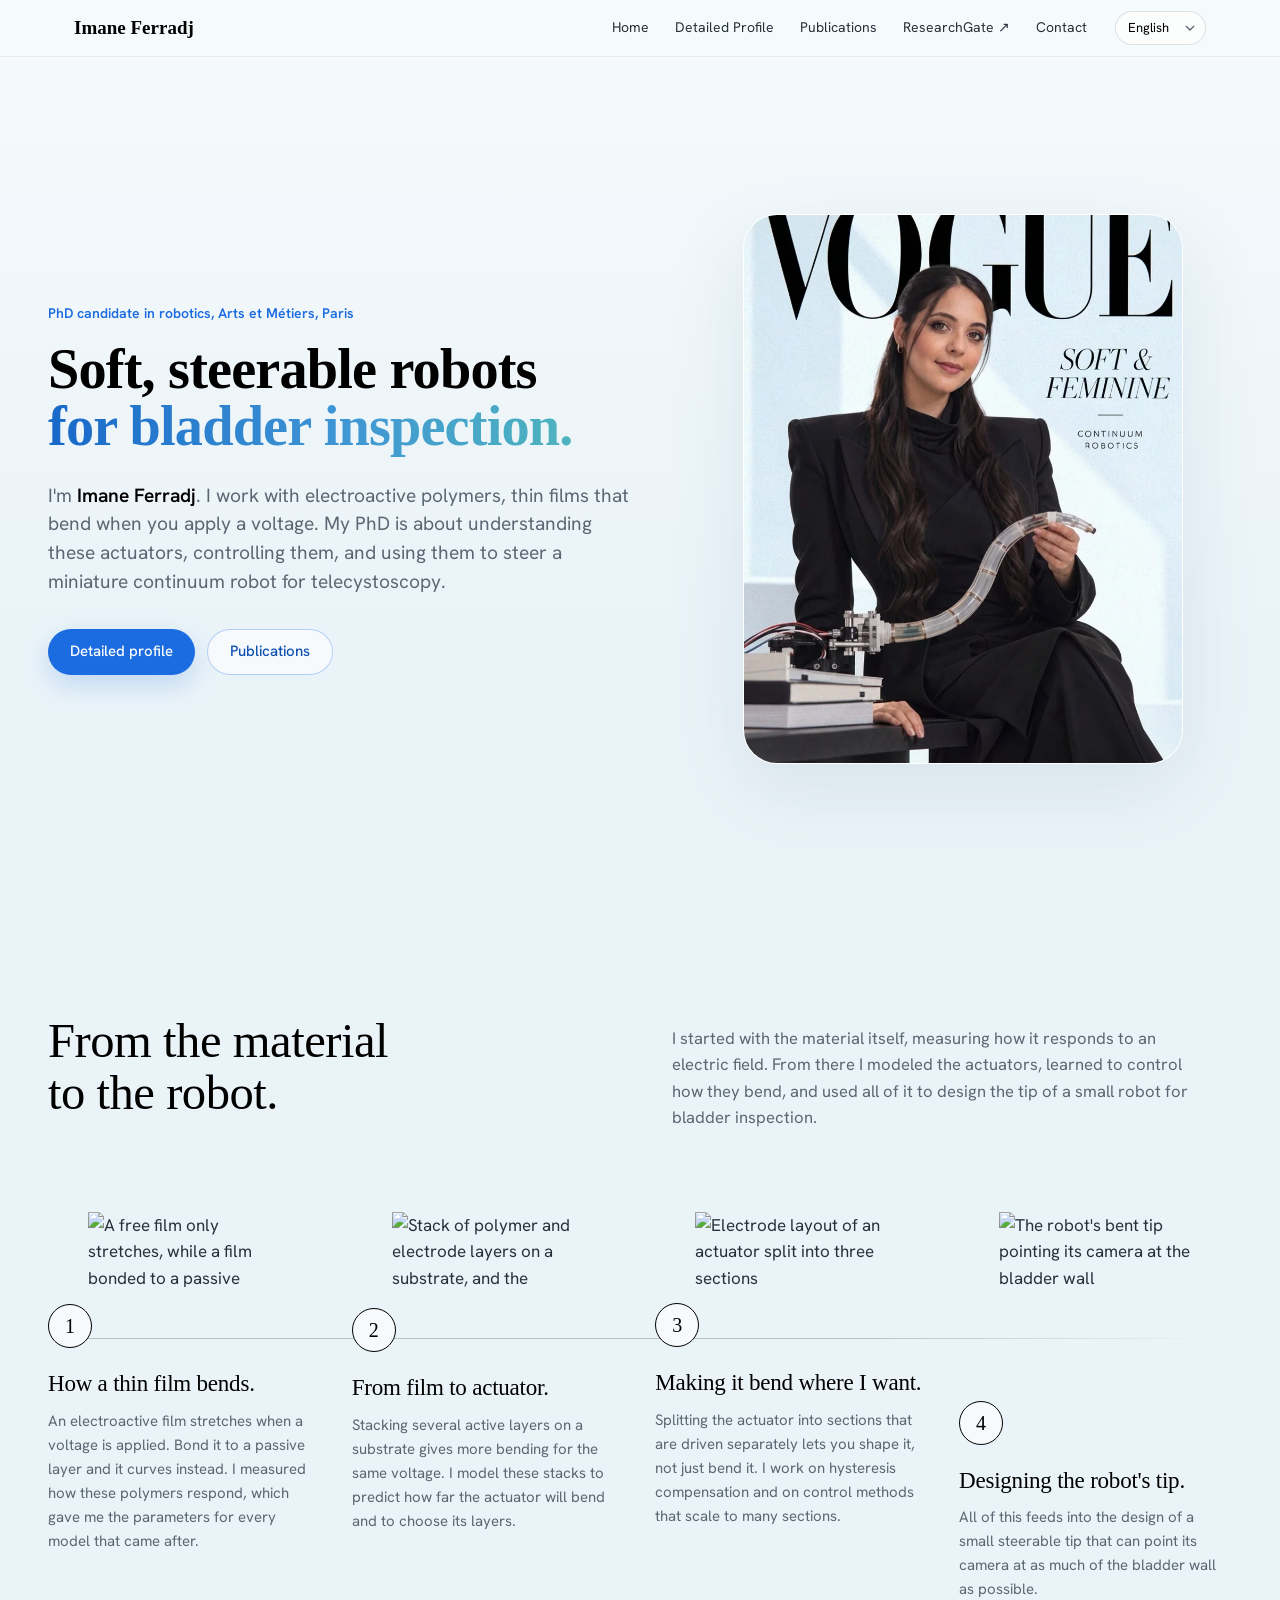
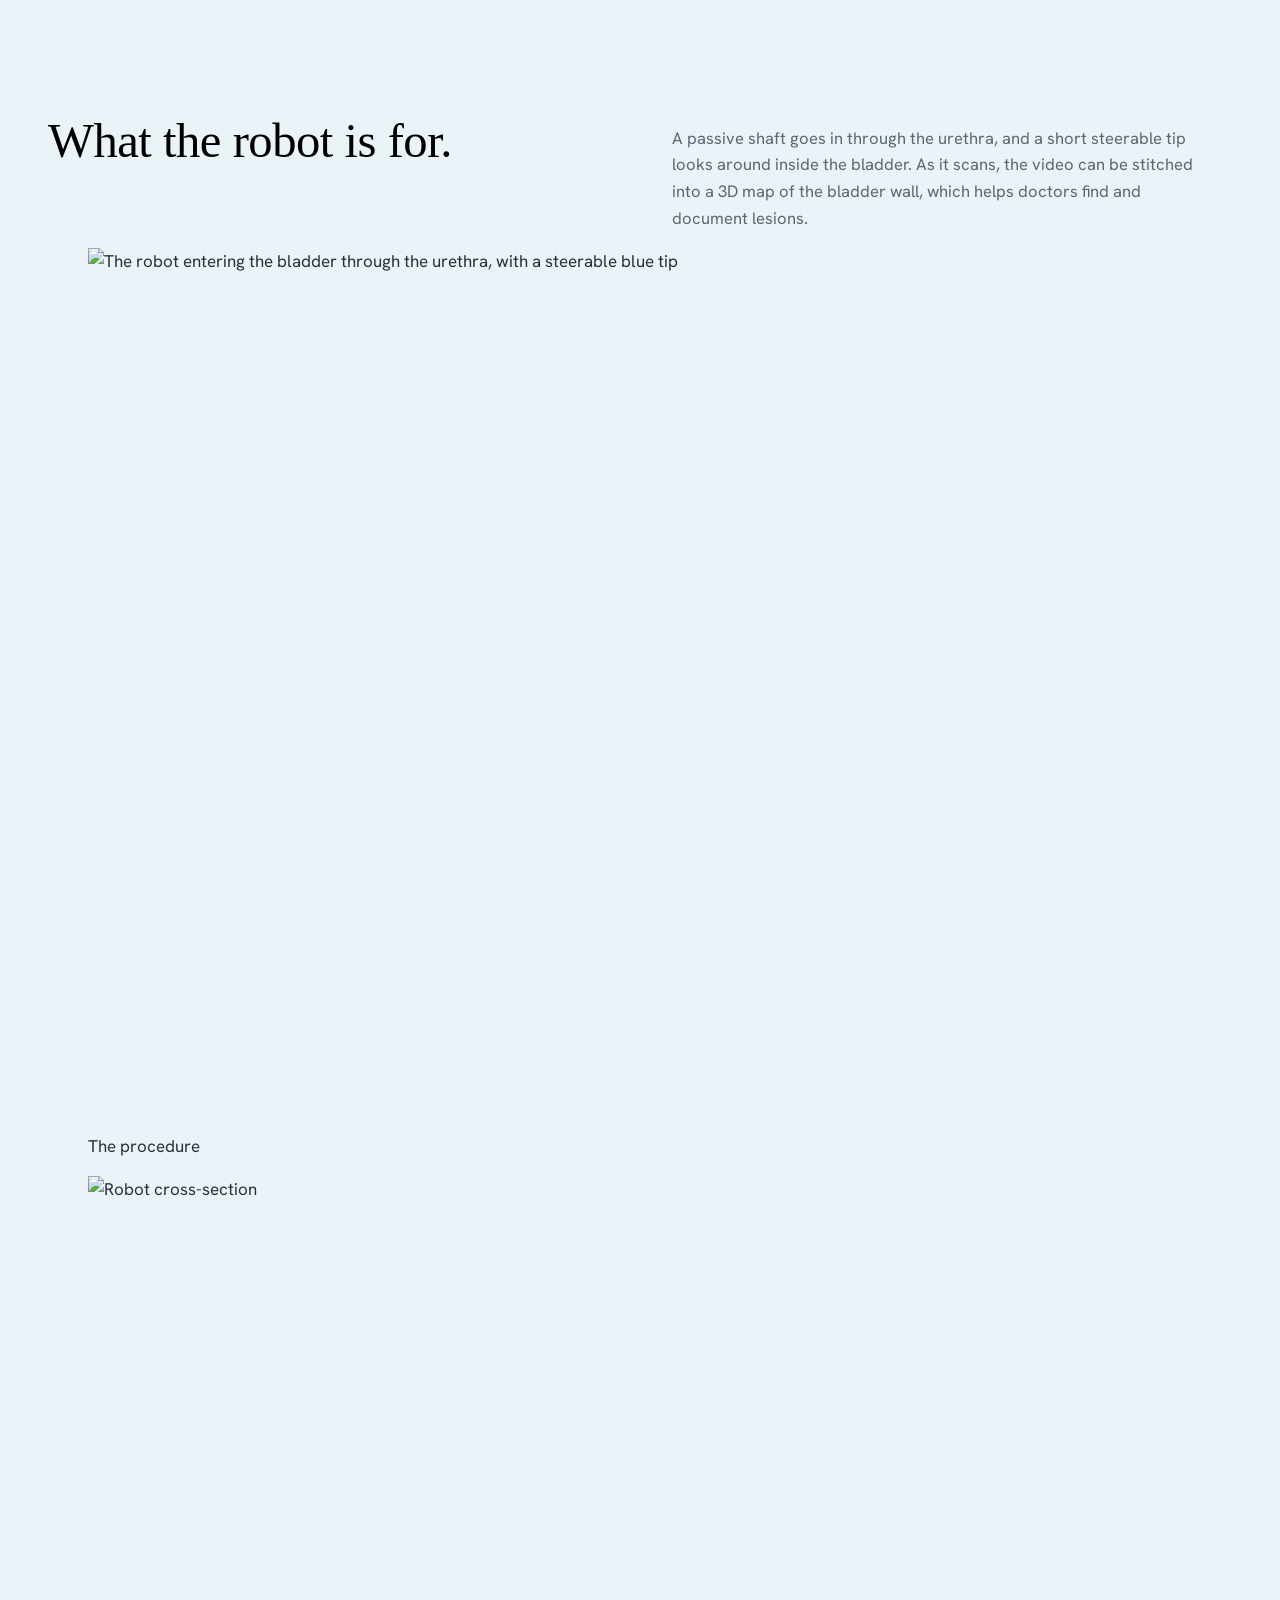
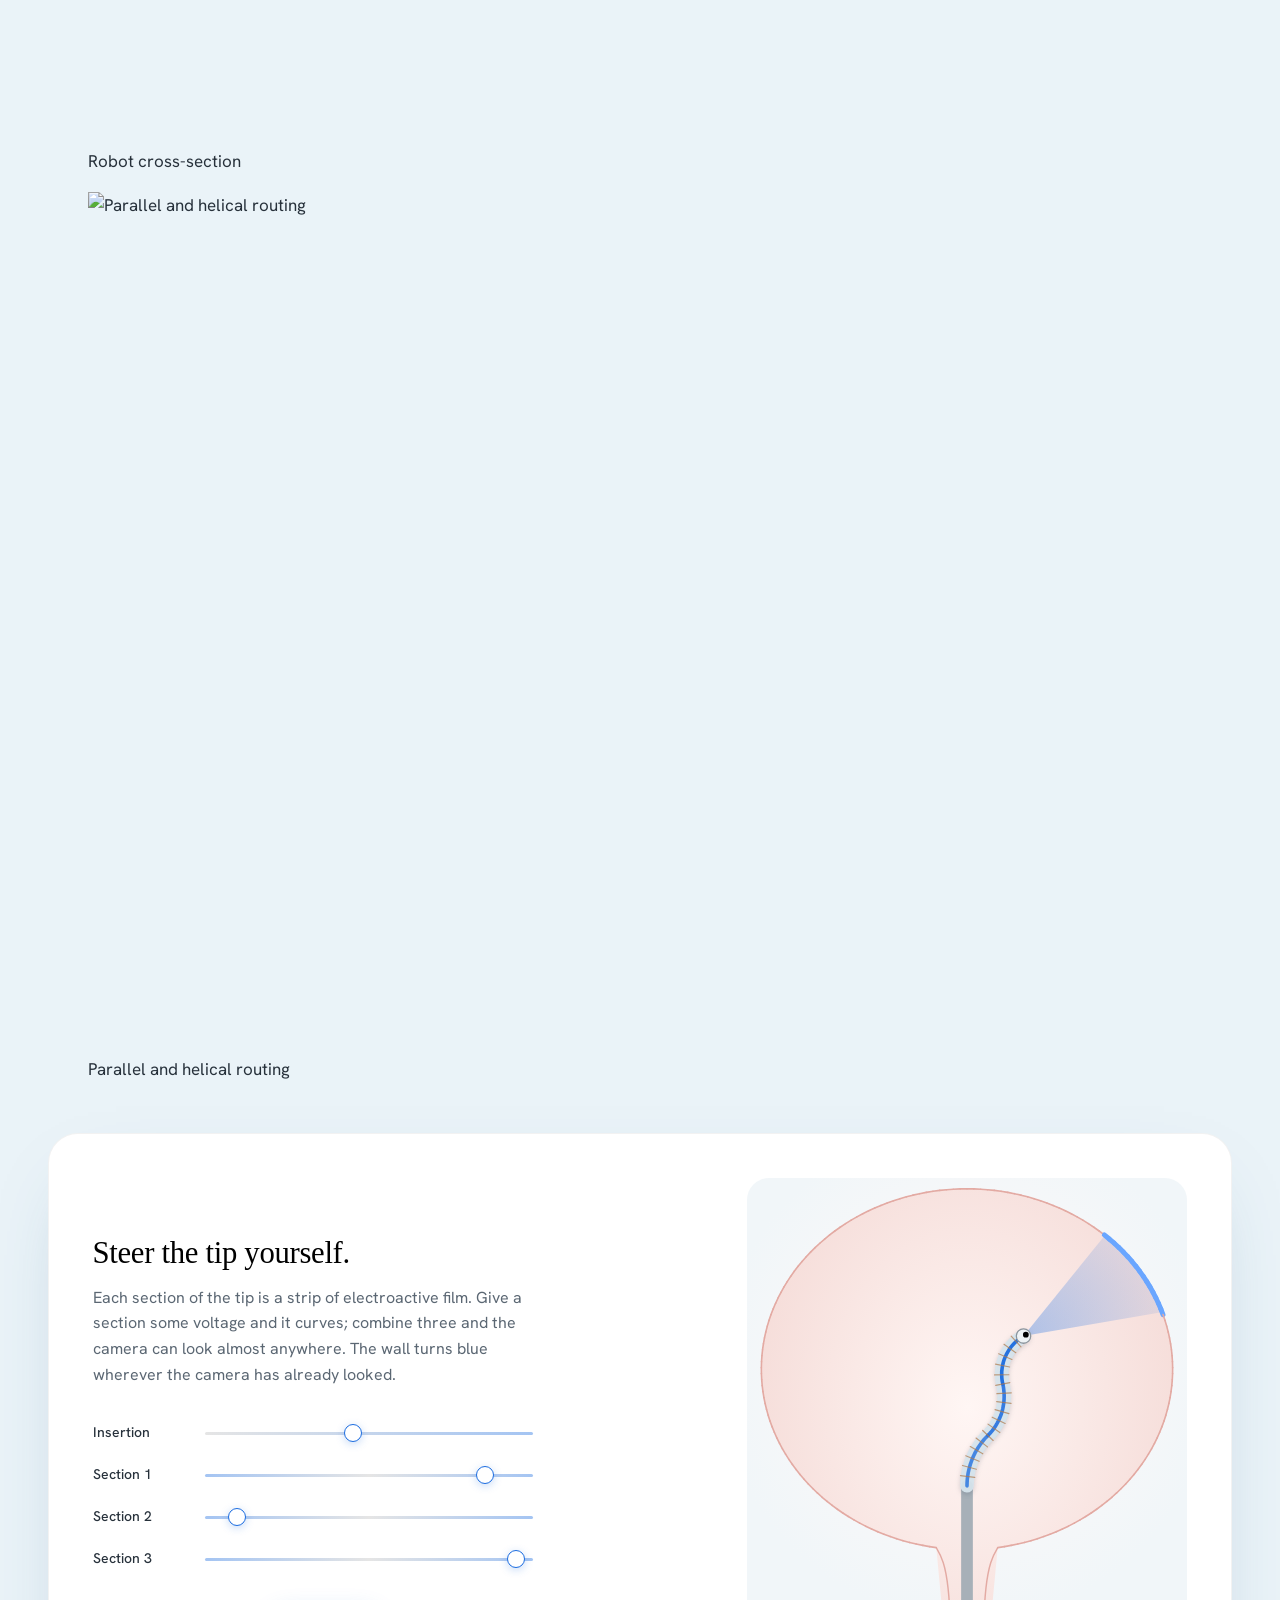
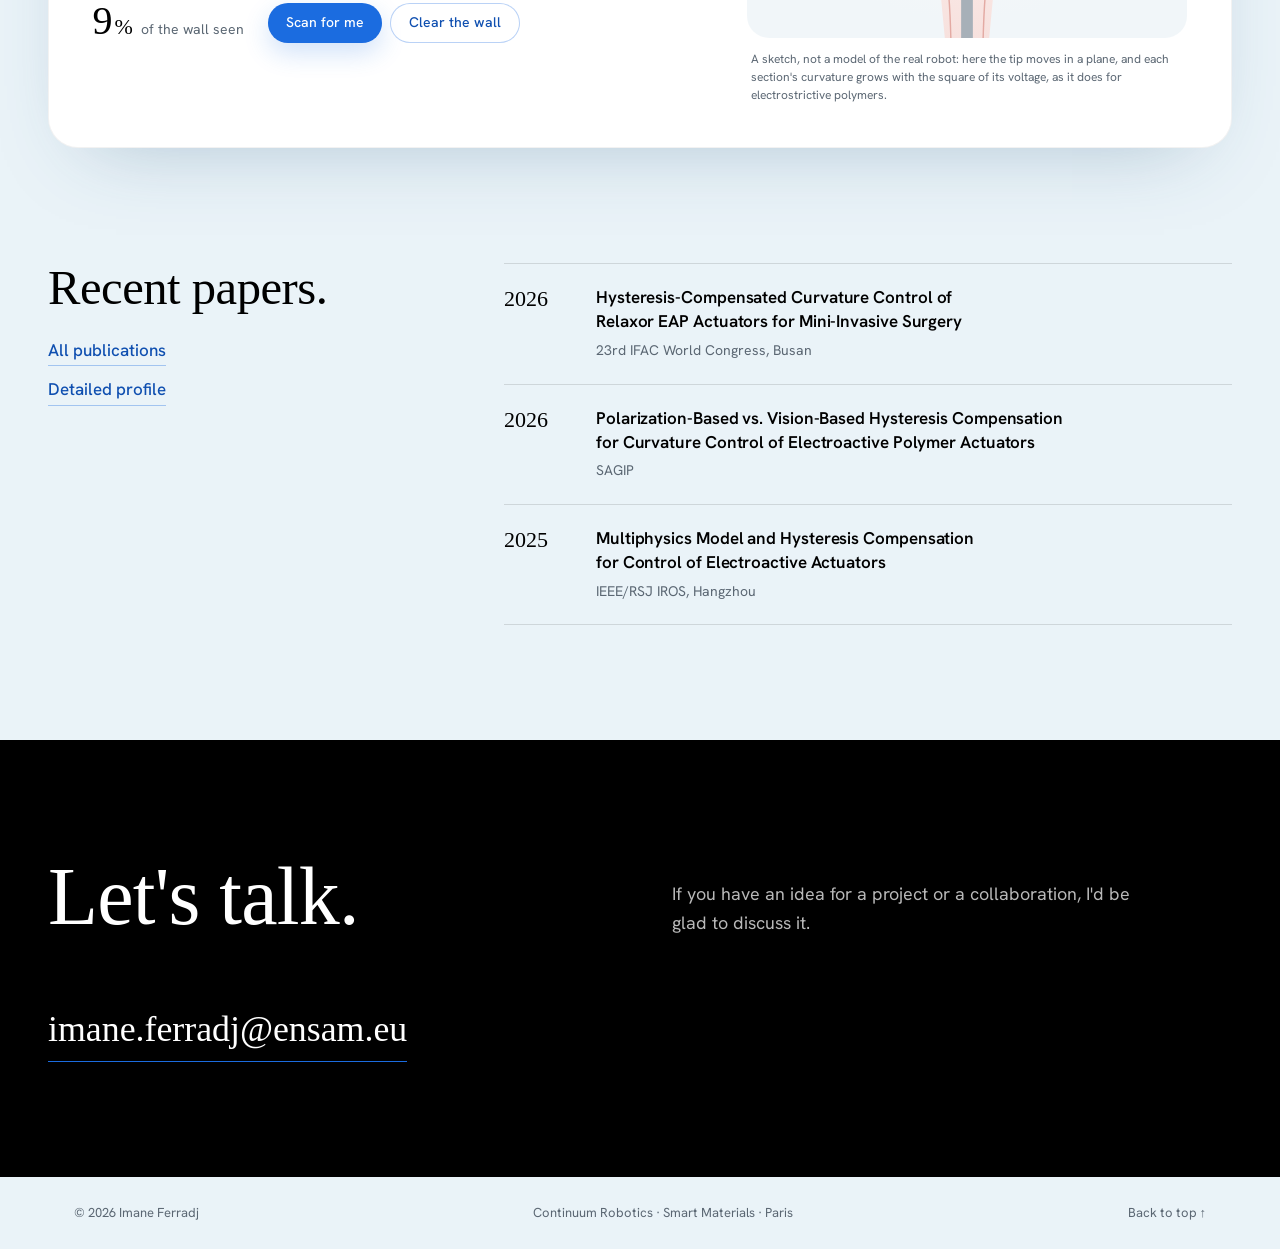
==== commit 998c962a: "Add files via upload" ====
--- a/index.html
+++ b/index.html
@@ -10,7 +10,7 @@
 <meta content="Imane Ferradj — modeling, control, and optimization of electroactive actuators for continuum robotics." name="description"/>
 <link rel="preconnect" href="https://fonts.googleapis.com"/>
 <link crossorigin="" rel="preconnect" href="https://fonts.gstatic.com"/>
-<link href="https://fonts.googleapis.com/css2?family=Bodoni+Moda:opsz,wght@6..96,400..700&amp;family=Hanken+Grotesk:wght@400;500;600&amp;family=Noto+Naskh+Arabic:wght@500;600&amp;family=Noto+Serif+JP:wght@500;600&amp;display=swap" rel="stylesheet"/>
+<link href="https://fonts.googleapis.com/css2?family=Newsreader:opsz,wght@6..72,400..600&amp;family=Hanken+Grotesk:wght@400;500;600&amp;family=Noto+Naskh+Arabic:wght@500;600&amp;family=Noto+Serif+JP:wght@500;600&amp;display=swap" rel="stylesheet"/>
 <link href="assets/styles.css" rel="stylesheet"/>
 <script src="assets/analytics.js"></script>
 <script defer="" src="assets/i18n.js"></script>
@@ -19,7 +19,7 @@
 <title data-i18n="t114">Imane Ferradj — Continuum Robotics</title>
 <meta content="Imane Ferradj — Continuum Robotics" property="og:title"/>
 <meta content="Modeling, control, and optimization of electroactive actuators for continuum robotics." property="og:description"/>
-<meta content="https://imaneferradj.github.io/assets/clinical-concept.jpg" property="og:image"/>
+<meta content="https://imaneferradj.github.io/assets/fig-clinical.jpg" property="og:image"/>
 <meta content="https://imaneferradj.github.io/" property="og:url"/>
 <meta content="summary_large_image" name="twitter:card"/>
 <link href="https://imaneferradj.github.io/" rel="canonical"/>
@@ -81,22 +81,22 @@
 </header>
 <ol class="steps">
 <li class="step">
-<div class="step-art"><svg aria-hidden="true" class="glyph" viewBox="0 0 140 92"><rect class="g-clamp" x="14.0" y="41.0" width="8" height="22" rx="2"/><path class="g-passive" d="M22.0 54.2 L26.4 54.1 L30.8 54.0 L35.2 53.7 L39.5 53.3 L43.9 52.8 L48.2 52.1 L52.6 51.4 L56.9 50.6 L61.2 49.6 L65.4 48.5 L69.6 47.3 L73.8 46.0 L78.0 44.6 L82.1 43.1 L86.2 41.5 L90.2 39.8 L94.2 38.0 L98.2 36.0 L102.1 34.0 L105.9 31.9 L109.7 29.6 L113.4 27.3 L117.1 24.9 L120.6 22.4"/><path class="g-active" d="M22.0 50.8 L26.3 50.7 L30.6 50.6 L34.9 50.3 L39.2 49.9 L43.5 49.4 L47.7 48.8 L51.9 48.1 L56.2 47.2 L60.4 46.3 L64.5 45.2 L68.7 44.1 L72.8 42.8 L76.9 41.4 L80.9 40.0 L84.9 38.4 L88.9 36.7 L92.8 34.9 L96.6 33.0 L100.5 31.0 L104.2 28.9 L107.9 26.7 L111.6 24.5 L115.2 22.1 L118.7 19.6"/></svg></div><span class="step-num">1</span>
+<figure class="step-fig"><img alt="A free film only stretches, while a film bonded to a passive layer curves" data-i18n-alt="t036" height="545" loading="lazy" src="assets/fig-strain-bending.png" width="1400"/></figure><span class="step-num">1</span>
 <h3 data-i18n="t013">How a thin film bends.</h3>
 <p data-i18n="t014">An electroactive film stretches when a voltage is applied. Bond it to a passive layer and it curves instead. I measured how these polymers respond, which gave me the parameters for every model that came after.</p>
 </li>
 <li class="step">
-<div class="step-art"><svg aria-hidden="true" class="glyph" viewBox="0 0 140 92"><rect class="g-clamp" x="14.0" y="48.0" width="8" height="28" rx="2"/><path class="g-passive" d="M22.1 66.5 L26.6 66.4 L31.2 66.0 L35.7 65.3 L40.2 64.4 L44.6 63.3 L49.0 61.9 L53.3 60.3 L57.5 58.4 L61.5 56.3 L65.5 53.9 L69.3 51.4 L72.9 48.6 L76.4 45.6 L79.8 42.5 L82.9 39.1 L85.8 35.6 L88.6 31.9 L91.1 28.1 L93.4 24.1 L95.5 20.1 L97.4 15.9 L99.0 11.6 L100.4 7.2 L101.5 2.9"/><path class="g-active g-layer" d="M22.0 63.2 L26.4 63.1 L30.8 62.7 L35.1 62.1 L39.5 61.2 L43.7 60.1 L47.9 58.8 L52.0 57.2 L56.0 55.4 L59.9 53.4 L63.7 51.1 L67.4 48.7 L70.9 46.0 L74.2 43.2 L77.4 40.1 L80.4 36.9 L83.3 33.6 L85.9 30.0 L88.3 26.4 L90.5 22.6 L92.5 18.6 L94.3 14.6 L95.9 10.5 L97.2 6.3 L98.3 2.1"/><path class="g-active g-layer" d="M21.9 59.8 L26.2 59.7 L30.4 59.3 L34.6 58.7 L38.7 57.9 L42.8 56.9 L46.8 55.6 L50.7 54.1 L54.5 52.3 L58.3 50.4 L61.9 48.3 L65.4 45.9 L68.8 43.4 L72.0 40.6 L75.0 37.7 L77.9 34.7 L80.6 31.4 L83.1 28.1 L85.4 24.6 L87.6 20.9 L89.5 17.2 L91.2 13.3 L92.7 9.4 L93.9 5.4 L95.0 1.2"/><path class="g-active g-layer" d="M21.8 56.4 L26.0 56.3 L30.0 55.9 L34.0 55.4 L37.9 54.6 L41.8 53.6 L45.7 52.4 L49.4 50.9 L53.1 49.3 L56.6 47.4 L60.1 45.4 L63.4 43.1 L66.6 40.7 L69.7 38.1 L72.6 35.3 L75.3 32.4 L77.9 29.3 L80.3 26.1 L82.5 22.8 L84.6 19.3 L86.4 15.7 L88.0 12.0 L89.4 8.3 L90.6 4.5 L91.7 0.4"/></svg></div><span class="step-num">2</span>
+<figure class="step-fig"><img alt="Stack of polymer and electrode layers on a substrate, and the resulting bent actuator" data-i18n-alt="t037" height="502" loading="lazy" src="assets/fig-multilayer.png" width="1222"/></figure><span class="step-num">2</span>
 <h3 data-i18n="t016">From film to actuator.</h3>
 <p data-i18n="t017">Stacking several active layers on a substrate gives more bending for the same voltage. I model these stacks to predict how far the actuator will bend and to choose its layers.</p>
 </li>
 <li class="step">
-<div class="step-art"><svg aria-hidden="true" class="glyph" viewBox="0 0 140 92"><rect class="g-clamp" x="14.0" y="37.0" width="8" height="22" rx="2"/><path class="g-body" d="M22.0 48.0 L23.6 48.0 L25.2 47.8 L26.7 47.6 L28.3 47.3 L29.8 46.9 L31.3 46.5 L32.8 45.9 L34.3 45.3 L35.7 44.6 L37.1 43.8 L38.4 43.0 L39.7 42.1 L40.9 41.1 L42.1 40.0 L43.3 38.9 L44.3 37.7 L45.3 36.5 L46.2 35.2 L47.1 33.9 L47.9 32.5 L48.6 31.1 L49.2 29.7 L49.8 28.2 L50.3 26.7 L50.8 25.2 L51.4 23.7 L52.1 22.3 L52.9 21.0 L53.9 19.7 L54.9 18.5 L56.1 17.4 L57.3 16.4 L58.6 15.5 L59.9 14.6 L61.3 13.9 L62.8 13.3 L64.3 12.9 L65.9 12.5 L67.4 12.3 L69.0 12.2 L70.6 12.2 L72.2 12.4 L73.7 12.6 L75.2 13.0 L76.7 13.5 L78.2 14.2 L79.6 14.9 L80.9 15.8 L82.3 16.6 L83.6 17.4 L85.0 18.2 L86.5 18.8 L88.0 19.4 L89.5 19.9 L91.0 20.3 L92.5 20.6 L94.1 20.8 L95.7 21.0 L97.3 21.0 L98.8 21.0 L100.4 20.9 L102.0 20.7 L103.6 20.5 L105.1 20.1 L106.6 19.7 L108.1 19.1 L109.6 18.5 L111.0 17.9 L112.4 17.1 L113.8 16.3 L115.1 15.4 L116.3 14.4"/><path class="g-active" d="M22.0 48.0 L23.6 48.0 L25.2 47.8 L26.7 47.6 L28.3 47.3 L29.8 46.9 L31.3 46.5 L32.8 45.9 L34.3 45.3 L35.7 44.6 L37.1 43.8 L38.4 43.0 L39.7 42.1 L40.9 41.1 L42.1 40.0 L43.3 38.9 L44.3 37.7 L45.3 36.5 L46.2 35.2 L47.1 33.9 L47.9 32.5 L48.6 31.1 L49.2 29.7 L49.8 28.2 L50.3 26.7" style="opacity:1"/><path class="g-active" d="M50.3 26.7 L50.8 25.2 L51.4 23.7 L52.1 22.3 L52.9 21.0 L53.9 19.7 L54.9 18.5 L56.1 17.4 L57.3 16.4 L58.6 15.5 L59.9 14.6 L61.3 13.9 L62.8 13.3 L64.3 12.9 L65.9 12.5 L67.4 12.3 L69.0 12.2 L70.6 12.2 L72.2 12.4 L73.7 12.6 L75.2 13.0 L76.7 13.5 L78.2 14.2 L79.6 14.9 L80.9 15.8" style="opacity:0.55"/><path class="g-active" d="M80.9 15.8 L82.3 16.6 L83.6 17.4 L85.0 18.2 L86.5 18.8 L88.0 19.4 L89.5 19.9 L91.0 20.3 L92.5 20.6 L94.1 20.8 L95.7 21.0 L97.3 21.0 L98.8 21.0 L100.4 20.9 L102.0 20.7 L103.6 20.5 L105.1 20.1 L106.6 19.7 L108.1 19.1 L109.6 18.5 L111.0 17.9 L112.4 17.1 L113.8 16.3 L115.1 15.4 L116.3 14.4" style="opacity:1"/><circle class="g-joint" cx="50.3" cy="26.7" r="3"/><circle class="g-joint" cx="80.9" cy="15.8" r="3"/></svg></div><span class="step-num">3</span>
+<figure class="step-fig"><img alt="Electrode layout of an actuator split into three sections" data-i18n-alt="t038" height="472" loading="lazy" src="assets/fig-three-sections.png" width="1228"/></figure><span class="step-num">3</span>
 <h3 data-i18n="t019">Making it bend where I want.</h3>
 <p data-i18n="t020">Splitting the actuator into sections that are driven separately lets you shape it, not just bend it. I work on hysteresis compensation and on control methods that scale to many sections.</p>
 </li>
 <li class="step">
-<div class="step-art"><svg aria-hidden="true" class="glyph" viewBox="0 0 140 92"><path class="g-cone" d="M75.5 13.2 L117.3 -6.0 A46 46 0 0 1 117.7 31.5 Z"/><rect class="g-clamp" x="29" y="82" width="22" height="7" rx="2"/><path class="g-body" d="M40.0 84.0 L40.0 82.8 L40.0 81.5 L40.0 80.2 L40.0 79.0 L40.0 77.8 L40.0 76.5 L40.0 75.2 L40.0 74.0 L40.0 72.8 L40.0 71.5 L40.0 70.2 L40.0 69.0 L40.0 67.8 L40.0 66.5 L40.0 65.2 L40.0 64.0 L40.0 62.8 L40.0 61.5 L40.0 60.2 L40.0 59.0 L40.0 57.8 L40.0 56.5 L40.0 55.2 L40.0 54.0 L40.0 52.8 L40.1 51.5 L40.2 50.3 L40.3 49.0 L40.4 47.8 L40.6 46.5 L40.8 45.3 L41.1 44.1 L41.4 42.9 L41.7 41.7 L42.1 40.5 L42.5 39.3 L42.9 38.1 L43.3 36.9 L43.8 35.8 L44.3 34.6 L44.9 33.5 L45.5 32.4 L46.1 31.3 L46.7 30.2 L47.4 29.2 L48.1 28.1 L48.8 27.1 L49.5 26.1 L50.3 25.2 L51.2 24.2 L52.0 23.3 L52.9 22.4 L53.8 21.6 L54.8 20.8 L55.8 20.0 L56.8 19.3 L57.8 18.6 L58.9 17.9 L59.9 17.3 L61.1 16.7 L62.2 16.2 L63.3 15.7 L64.5 15.2 L65.7 14.8 L66.9 14.5 L68.1 14.2 L69.3 13.9 L70.5 13.7 L71.8 13.5 L73.0 13.4 L74.3 13.3 L75.5 13.2"/><path class="g-active" d="M40.0 54.0 L40.0 52.8 L40.1 51.5 L40.2 50.3 L40.3 49.0 L40.4 47.8 L40.6 46.5 L40.8 45.3 L41.1 44.1 L41.4 42.9 L41.7 41.7 L42.1 40.5 L42.5 39.3 L42.9 38.1 L43.3 36.9 L43.8 35.8 L44.3 34.6 L44.9 33.5 L45.5 32.4 L46.1 31.3 L46.7 30.2 L47.4 29.2 L48.1 28.1 L48.8 27.1 L49.5 26.1 L50.3 25.2 L51.2 24.2 L52.0 23.3 L52.9 22.4 L53.8 21.6 L54.8 20.8 L55.8 20.0 L56.8 19.3 L57.8 18.6 L58.9 17.9 L59.9 17.3 L61.1 16.7 L62.2 16.2 L63.3 15.7 L64.5 15.2 L65.7 14.8 L66.9 14.5 L68.1 14.2 L69.3 13.9 L70.5 13.7 L71.8 13.5 L73.0 13.4 L74.3 13.3 L75.5 13.2"/><circle class="g-cap" cx="75.5" cy="13.2" r="5"/></svg></div><span class="step-num">4</span>
+<figure class="step-fig"><img alt="The robot's bent tip pointing its camera at the bladder wall" data-i18n-alt="t039" height="1246" loading="lazy" src="assets/fig-wall-inspection.jpg" width="1400"/></figure><span class="step-num">4</span>
 <h3 data-i18n="t022">Designing the robot's tip.</h3>
 <p data-i18n="t023">All of this feeds into the design of a small steerable tip that can point its camera at as much of the bladder wall as possible.</p>
 </li>
@@ -108,6 +108,11 @@
 <h2 data-i18n="t025" id="goal-title">What the robot is for.</h2>
 <p data-i18n="t026">A passive shaft goes in through the urethra, and a short steerable tip looks around inside the bladder. As it scans, the video can be stitched into a 3D map of the bladder wall, which helps doctors find and document lesions.</p>
 </header>
+<div class="fig-row">
+<figure class="fig-card"><img alt="The robot entering the bladder through the urethra, with a steerable blue tip" data-i18n-alt="t040" height="1122" loading="lazy" src="assets/fig-clinical.jpg" width="1400"/><figcaption data-i18n="t138">The procedure</figcaption></figure>
+<figure class="fig-card"><img alt="Robot cross-section" data-i18n-alt="t104" height="572" loading="lazy" src="assets/fig-cross-section.png" width="959"/><figcaption data-i18n="t104">Robot cross-section</figcaption></figure>
+<figure class="fig-card"><img alt="Parallel and helical routing" data-i18n-alt="t106" height="864" loading="lazy" src="assets/fig-routing.png" width="911"/><figcaption data-i18n="t106">Parallel and helical routing</figcaption></figure>
+</div>
 <div class="steer">
 <div class="steer-copy">
 <h3 data-i18n="t119" id="steer-title">Steer the tip yourself.</h3>
@@ -149,8 +154,8 @@
 
 <section aria-labelledby="next-title" class="next">
 <div class="next-inner">
-<h2 data-i18n="t133" id="next-title">Let's talk.</h2>
-<p data-i18n="t134">If you have an idea for a project or a collaboration, I'd be glad to discuss it.</p>
+<h2 data-i18n="t133" id="next-title">Let's exchange ideas.</h2>
+<p data-i18n="t134">I'm always happy to talk about soft and continuum robotics: smart materials, modeling, control, or a new idea you'd like to explore. Feel free to write to me.</p>
 <a class="next-mail" href="mailto:imane.ferradj@ensam.eu">imane.ferradj@ensam.eu</a>
 </div>
 </section>
--- a/assets/styles.css
+++ b/assets/styles.css
@@ -96,100 +96,106 @@
 .js .hero .hero-visual{animation:rise 1.1s .15s cubic-bezier(.2,.7,.2,1) both}
 
 /* ---------- Shared section type ---------- */
-.section{padding-top:clamp(80px,11vw,140px);padding-bottom:clamp(80px,11vw,140px)}
-.section-head{max-width:760px}
-.section-head h2,.steer h2,.goal h2,.papers h2,.next h2,.summary-panel h2,.external-profile h2{margin:0;font-size:clamp(38px,4.8vw,66px);line-height:1.04}
-.section-head p{margin:22px 0 0;color:var(--muted);font-size:clamp(17px,1.5vw,20px);line-height:1.55;max-width:640px}
-
-.plate{margin:0;background:#fff;border-radius:22px;padding:clamp(12px,1.6vw,22px);border:1px solid rgba(0,0,0,.05)}
-.plate img{width:100%;border-radius:10px}
-
-/* ---------- Steer the tip ---------- */
-.steer{background:var(--white);border-block:1px solid rgba(0,0,0,.06);padding:clamp(70px,9vw,120px) 0}
-.steer-inner{max-width:var(--max);margin:auto;padding:0 28px;display:grid;grid-template-columns:minmax(0,.9fr) minmax(0,1.1fr);gap:clamp(32px,5vw,80px);align-items:center}
-.steer-copy>p{color:var(--muted);font-size:clamp(17px,1.4vw,19px);max-width:520px;margin:22px 0 0}
-.steer-controls{margin-top:34px;display:grid;gap:6px;max-width:500px}
-.steer-row{display:grid;grid-template-columns:110px 1fr;align-items:center;gap:18px;min-height:44px;font-size:14px;font-weight:500;color:var(--text)}
-[dir=rtl] .steer-row span{text-align:right}
-.steer input[type=range]{-webkit-appearance:none;appearance:none;width:100%;height:32px;background:transparent;margin:0;cursor:pointer}
-.steer input[type=range]::-webkit-slider-runnable-track{height:4px;border-radius:4px;background:linear-gradient(90deg,rgba(27,108,224,.35),rgba(0,0,0,.1) 50%,rgba(27,108,224,.35))}
-.steer input[name=ins]::-webkit-slider-runnable-track{background:linear-gradient(90deg,rgba(0,0,0,.1),rgba(27,108,224,.35))}
-.steer input[type=range]::-webkit-slider-thumb{-webkit-appearance:none;width:22px;height:22px;margin-top:-9px;border-radius:50%;background:#fff;border:2px solid var(--volt);box-shadow:0 2px 8px rgba(27,108,224,.25)}
-.steer input[type=range]::-moz-range-track{height:4px;border-radius:4px;background:rgba(0,0,0,.1)}
-.steer input[type=range]::-moz-range-thumb{width:20px;height:20px;border-radius:50%;background:#fff;border:2px solid var(--volt)}
+.section{padding-top:clamp(72px,9vw,120px);padding-bottom:0}
+.section-head h2,.goal h2,.papers h2,.summary-panel h2,.external-profile h2{margin:0;font-size:clamp(34px,3.8vw,52px);line-height:1.06}
+.split-head{display:grid;grid-template-columns:minmax(0,1fr) minmax(0,1fr);gap:clamp(24px,5vw,80px);align-items:start}
+.split-head p{padding-top:.5em}
+.split-head p{margin:0;color:var(--muted);font-size:clamp(16px,1.3vw,18px);line-height:1.6;max-width:540px}
+
+/* ---------- The path: four small chapters ---------- */
+.steps{list-style:none;margin:clamp(40px,5vw,64px) 0 0;padding:0;display:grid;grid-template-columns:repeat(4,minmax(0,1fr));gap:clamp(18px,2.4vw,32px);position:relative}
+.steps::before{content:"";position:absolute;top:143px;inset-inline:22px;height:1px;background:linear-gradient(90deg,rgba(0,0,0,.2),rgba(0,0,0,.2) 70%,rgba(0,0,0,0))}
+[dir=rtl] .steps::before{background:linear-gradient(270deg,rgba(0,0,0,.2),rgba(0,0,0,.2) 70%,rgba(0,0,0,0))}
+.step{position:relative}
+.step-art{height:104px;display:flex;align-items:flex-end;margin-bottom:18px}
+.glyph{width:140px;height:92px;overflow:visible;transform-origin:10% 60%;transition:transform .7s cubic-bezier(.2,.8,.2,1)}
+.step:hover .glyph{transform:rotate(-3deg) translateY(-2px)}
+[dir=rtl] .glyph{transform:scaleX(-1)}
+[dir=rtl] .step:hover .glyph{transform:scaleX(-1) rotate(-3deg) translateY(-2px)}
+.glyph path,.glyph circle,.glyph rect{stroke-linecap:round;stroke-linejoin:round}
+.g-clamp{fill:#27313b}
+.g-passive{fill:none;stroke:#b9c6ce;stroke-width:3.4}
+.g-body{fill:none;stroke:#d3e2ea;stroke-width:10}
+.g-active{fill:none;stroke:var(--volt);stroke-width:3}
+.g-layer{stroke-width:2.2}
+.g-joint{fill:var(--paper-hi);stroke:var(--ring);stroke-width:1.6}
+.g-cap{fill:#fff;stroke:var(--ink);stroke-width:1.6}
+.g-cone{fill:rgba(27,108,224,.13);stroke:none}
+.step-num{position:relative;z-index:1;width:44px;height:44px;border-radius:50%;display:grid;place-items:center;background:var(--paper-hi);border:1px solid var(--ink);font-family:var(--serif);font-size:20px;color:var(--ink);line-height:1;margin-bottom:22px}
+.step h3{margin:0;font-size:clamp(21px,1.8vw,25px);line-height:1.15}
+.step p{margin:12px 0 0;color:var(--muted);font-size:15px;line-height:1.6}
+
+/* ---------- What it's for + the steering sketch ---------- */
+.goal .steer{margin-top:clamp(36px,4vw,56px);display:grid;grid-template-columns:minmax(0,1fr) minmax(0,440px);gap:clamp(28px,4vw,56px);align-items:center;background:var(--white);border-radius:30px;padding:clamp(22px,3.4vw,44px);border:1px solid rgba(0,0,0,.05);box-shadow:0 30px 80px -40px rgba(40,90,130,.35)}
+.steer-copy h3{margin:0;font-size:clamp(26px,2.4vw,34px);line-height:1.1}
+.steer-copy>p{color:var(--muted);font-size:16px;line-height:1.6;max-width:460px;margin:14px 0 0}
+.steer-controls{margin-top:26px;display:grid;gap:2px;max-width:440px}
+.steer-row{display:grid;grid-template-columns:96px 1fr;align-items:center;gap:16px;min-height:40px;font-size:14px;font-weight:500;color:var(--text)}
+.steer input[type=range]{-webkit-appearance:none;appearance:none;width:100%;height:28px;background:transparent;margin:0;cursor:pointer}
+.steer input[type=range]::-webkit-slider-runnable-track{height:3px;border-radius:3px;background:linear-gradient(90deg,rgba(27,108,224,.4),rgba(0,0,0,.1) 50%,rgba(27,108,224,.4))}
+.steer input[name=ins]::-webkit-slider-runnable-track{background:linear-gradient(90deg,rgba(0,0,0,.1),rgba(27,108,224,.4))}
+.steer input[type=range]::-webkit-slider-thumb{-webkit-appearance:none;width:18px;height:18px;margin-top:-7.5px;border-radius:50%;background:#fff;border:1.5px solid var(--volt);box-shadow:0 2px 8px rgba(27,108,224,.25);transition:transform .2s ease}
+.steer input[type=range]:active::-webkit-slider-thumb{transform:scale(1.2)}
+.steer input[type=range]::-moz-range-track{height:3px;border-radius:3px;background:rgba(0,0,0,.12)}
+.steer input[type=range]::-moz-range-thumb{width:16px;height:16px;border-radius:50%;background:#fff;border:1.5px solid var(--volt)}
 .steer input[type=range]:focus-visible{outline:2px solid var(--volt);outline-offset:2px;border-radius:6px}
-.steer-bar{margin-top:30px;display:flex;flex-wrap:wrap;align-items:center;gap:18px 28px}
-.steer-score{margin:0;display:flex;align-items:baseline;gap:6px;color:var(--muted);font-size:14px}
-.steer-score b{font-family:var(--serif);font-weight:500;font-size:54px;line-height:1;color:var(--ink);font-variant-numeric:tabular-nums}
+.steer-bar{margin-top:22px;display:flex;flex-wrap:wrap;align-items:center;gap:14px 24px}
+.steer-score{margin:0;display:flex;align-items:baseline;gap:8px;color:var(--muted);font-size:14px}
 .steer-score .num{display:inline-flex;align-items:baseline;gap:2px}
-.steer-score .pct{font-family:var(--serif);font-size:28px;color:var(--ink);margin-inline-end:4px}
-.steer-buttons{display:flex;gap:10px;flex-wrap:wrap}
+.steer-score b{font-family:var(--serif);font-weight:500;font-size:40px;line-height:1;color:var(--ink);font-variant-numeric:tabular-nums}
+.steer-score .pct{font-family:var(--serif);font-size:22px;color:var(--ink)}
+.steer-buttons{display:flex;gap:8px;flex-wrap:wrap}
+.steer-buttons .button{min-height:40px;padding:0 18px;font-size:14px}
 .steer-scan .when-busy{display:none}
 .is-scanning .steer-scan .when-idle{display:none}
 .is-scanning .steer-scan .when-busy{display:inline}
-.steer-note{margin:28px 0 0;font-size:13px;line-height:1.5;color:var(--muted);max-width:480px}
-.steer-stage{margin:0;background:radial-gradient(circle at 50% 45%,#fdf8f7,#f3f7fa 70%);border-radius:28px;border:1px solid rgba(0,0,0,.05);overflow:hidden}
-.steer-svg{display:block;width:100%;height:auto;max-height:78vh}
-.st-urethra{fill:none;stroke:var(--tissue);stroke-width:2}
-.st-wall line{stroke:var(--tissue);stroke-width:2.2;stroke-linecap:round;transition:stroke .3s ease,stroke-width .3s ease}
-.st-wall line.seen{stroke:var(--volt);stroke-width:5}
-.st-wall line.now{stroke:#5fa0ff;stroke-width:7}
-.st-shaft{stroke:#9aa3ab;stroke-width:15;stroke-linecap:round}
-.st-tube{fill:none;stroke:rgba(214,228,236,.95);stroke-width:17;stroke-linecap:round;stroke-linejoin:round;filter:drop-shadow(0 2px 3px rgba(40,60,80,.25))}
-.st-elec{fill:none;stroke:var(--volt);stroke-width:5;stroke-linecap:round;transition:opacity .15s linear}
-.st-rings{fill:none;stroke:var(--ring);stroke-width:1.6;stroke-linecap:round;opacity:.75}
-.st-cap{fill:#e8eef2;stroke:#8b949c;stroke-width:1.5}
+.steer-stage{margin:0;justify-self:center;width:100%}
+.steer-svg{display:block;width:100%;height:auto;max-height:460px;border-radius:22px;background:radial-gradient(circle at 50% 42%,#fffaf9,#f1f6f9 72%)}
+.steer-stage figcaption{margin:12px 4px 0;font-size:12px;line-height:1.5;color:var(--muted)}
+.st-urethra{fill:none;stroke:var(--tissue);stroke-width:1.6}
+.st-wall line{stroke:var(--tissue);stroke-width:1.8;stroke-linecap:round;transition:stroke .5s ease,stroke-width .5s ease}
+.st-wall line.seen{stroke:var(--volt);stroke-width:4}
+.st-wall line.now{stroke:#6aa6ff;stroke-width:5.5}
+.st-shaft{stroke:#a7b0b8;stroke-width:13;stroke-linecap:round}
+.st-tube{fill:none;stroke:rgba(214,228,236,.95);stroke-width:15;stroke-linecap:round;stroke-linejoin:round;filter:drop-shadow(0 2px 3px rgba(40,60,80,.22))}
+.st-elec{fill:none;stroke:var(--volt);stroke-width:4;stroke-linecap:round}
+.st-rings{fill:none;stroke:var(--ring);stroke-width:1.3;stroke-linecap:round;opacity:.7}
+.st-cap{fill:#eef2f5;stroke:#8b949c;stroke-width:1.4}
 .st-lens{fill:var(--ink)}
 
-/* ---------- The path: material → robot ---------- */
-.spine{list-style:none;margin:clamp(48px,6vw,80px) 0 0;padding:0;position:relative}
-.spine::before{content:"";position:absolute;inset-inline-start:25px;top:10px;bottom:10px;width:12px;border-radius:12px;background:linear-gradient(90deg,rgba(255,255,255,.95),rgba(207,226,236,.9));border:1px solid rgba(0,0,0,.07)}
-.spine-step{position:relative;display:grid;grid-template-columns:62px minmax(0,.85fr) minmax(0,1.15fr);gap:clamp(24px,4vw,64px);align-items:center;padding:clamp(28px,4vw,48px) 0}
-.spine-num{position:relative;z-index:1;width:62px;height:62px;border-radius:50%;display:grid;place-items:center;background:#fff;border:1.5px solid var(--ink);font-family:var(--serif);font-size:28px;font-weight:500;color:var(--ink);line-height:1}
-.spine-text h3{margin:0;font-size:clamp(26px,2.6vw,36px);line-height:1.1}
-.spine-text p{margin:14px 0 0;color:var(--muted);line-height:1.6;max-width:460px}
-.spine-step .plate img{max-height:360px;object-fit:contain;margin:auto}
-
-/* ---------- What it's for ---------- */
-.goal{padding-top:0}
-.goal-grid{display:grid;grid-template-columns:minmax(0,.9fr) minmax(0,1.1fr);gap:clamp(32px,5vw,80px);align-items:start}
-.goal-copy p{color:var(--muted);font-size:clamp(17px,1.4vw,19px);line-height:1.6;margin:22px 0 0;max-width:520px}
-.plate-small{max-width:340px;margin-top:30px}
-.plate-wide{margin-top:clamp(24px,3vw,36px)}
-
 /* ---------- Recent papers ---------- */
-.papers{padding-top:0}
 .papers-grid{display:grid;grid-template-columns:minmax(0,.7fr) minmax(0,1.3fr);gap:clamp(32px,5vw,80px);align-items:start}
-.papers-links{display:flex;flex-direction:column;align-items:flex-start;gap:10px;margin:26px 0 0}
+.papers-links{display:flex;flex-direction:column;align-items:flex-start;gap:10px;margin:22px 0 0}
 .papers-links a{color:var(--volt-deep);font-weight:500;border-bottom:1px solid rgba(27,108,224,.35);padding-bottom:2px;transition:border-color .2s ease}
 .papers-links a:hover{border-color:var(--volt)}
 .paper-list{list-style:none;margin:0;padding:0;border-top:1px solid var(--line)}
-.paper-list li{display:grid;grid-template-columns:84px 1fr;gap:20px;padding:26px 0;border-bottom:1px solid var(--line)}
-.paper-year{font-family:var(--serif);font-size:24px;color:var(--ink);line-height:1.2}
-.paper-list h3{margin:0;font-family:var(--sans);font-size:18px;font-weight:600;line-height:1.35;letter-spacing:-.005em}
-.paper-list p{margin:6px 0 0;color:var(--muted);font-size:15px}
-
-/* ---------- Next ---------- */
-.next{background:var(--ink);color:#fff;padding:clamp(80px,11vw,150px) 0}
-.next-inner{max-width:var(--max);margin:auto;padding:0 28px}
-.next h2{color:#fff;font-size:clamp(46px,7vw,104px);line-height:1}
-.next p{margin:26px 0 0;max-width:560px;color:rgba(255,255,255,.72);font-size:clamp(17px,1.5vw,20px);line-height:1.55}
-.next-mail{display:inline-block;margin-top:40px;font-family:var(--serif);font-size:clamp(24px,3.4vw,44px);color:#fff;border-bottom:2px solid var(--volt);padding-bottom:4px;overflow-wrap:anywhere;transition:color .2s ease}
-.next-mail:hover{color:#9cc2ff}
+.paper-list li{display:grid;grid-template-columns:72px 1fr;gap:20px;padding:22px 0;border-bottom:1px solid var(--line)}
+.paper-year{font-family:var(--serif);font-size:22px;color:var(--ink);line-height:1.2}
+.paper-list h3{margin:0;font-family:var(--sans);font-size:17px;font-weight:600;line-height:1.4;letter-spacing:-.005em}
+.paper-list p{margin:6px 0 0;color:var(--muted);font-size:14px}
+
+/* ---------- Let's talk ---------- */
+.next{margin-top:clamp(72px,9vw,120px);background:var(--ink);color:#fff;padding:clamp(72px,9vw,120px) 0}
+.next-inner{max-width:var(--max);margin:auto;padding:0 28px;display:grid;grid-template-columns:minmax(0,1fr) minmax(0,1fr);gap:clamp(24px,5vw,80px);align-items:end}
+.next h2{margin:0;color:#fff;font-size:clamp(46px,6.4vw,92px);line-height:1}
+.next p{margin:0;max-width:460px;color:rgba(255,255,255,.72);font-size:clamp(16px,1.4vw,19px);line-height:1.6}
+.next-mail{grid-column:1/-1;justify-self:start;font-family:var(--serif);font-size:clamp(22px,2.8vw,36px);color:#fff;border-bottom:1.5px solid var(--volt);padding-bottom:4px;overflow-wrap:anywhere;transition:color .25s ease,border-color .25s ease}
+.next-mail:hover{color:#a9caff;border-color:#a9caff}
 .next :focus-visible{outline-color:#9cc2ff}
 
 /* ---------- Sub-pages ---------- */
 .subhero{padding-top:clamp(80px,10vw,130px);padding-bottom:clamp(50px,6vw,80px)}
 .subhero-inner{max-width:900px}
 .subhero .eyebrow{margin-bottom:16px}
-.subhero h1{font-size:clamp(44px,6vw,84px);font-weight:500}
+.subhero h1{font-size:clamp(38px,4.8vw,66px);font-weight:500}
 .subhero p:last-child{max-width:620px;margin:24px 0 0;color:var(--muted);font-size:clamp(17px,1.5vw,20px);line-height:1.55}
 
 .figure-card{display:grid;place-items:center;background:#fff;border-radius:22px;overflow:hidden;border:1px solid rgba(0,0,0,.05)}
 .figure-card img{width:100%;height:auto;object-fit:contain;background:#fff}
 .figure-card.mini{padding:14px}
 .figure-card.mini img{border-radius:10px}
-.summary-panel{display:grid;grid-template-columns:1fr 1fr;gap:clamp(28px,4vw,64px);align-items:center;margin-bottom:40px}
+.summary-panel{display:block;margin-bottom:20px}
+.summary-panel>div{max-width:760px;padding-top:36px;border-top:1px solid var(--line)}
 .summary-panel .eyebrow{margin-bottom:12px}
 .summary-panel h2{font-size:clamp(30px,3.4vw,46px);line-height:1.08}
 .summary-panel p:not(.eyebrow){color:var(--muted);font-size:clamp(16px,1.4vw,19px);line-height:1.6}
@@ -236,7 +242,6 @@
 
 .site-footer{max-width:1180px;margin:auto;padding:26px 24px;display:flex;justify-content:space-between;gap:18px;font-size:13px;color:var(--muted)}
 .site-footer a:hover{color:var(--volt)}
-.next+.site-footer,main:has(.next)+.site-footer{border-top:0}
 
 /* ---------- Arabic and Japanese ---------- */
 html:lang(ar) *,html:lang(ja) *{letter-spacing:0!important}
@@ -246,26 +251,25 @@
 html:lang(ja) h1,html:lang(ja) h2,html:lang(ja) h3,html:lang(ja) .profile-section>.section-tag,html:lang(ja) .pub-group-title .section-tag{font-family:"Noto Serif JP","Hiragino Mincho ProN","Yu Mincho",var(--serif);line-height:1.35;word-break:auto-phrase;overflow-wrap:anywhere}
 html:lang(ar) p,html:lang(ar) li,html:lang(ja) p,html:lang(ja) li{line-height:1.85}
 html:lang(ja) .hero-copy h1{font-size:clamp(32px,3.6vw,52px)}
-html:lang(ja) .section-head h2,html:lang(ja) .steer h2,html:lang(ja) .goal h2,html:lang(ja) .papers h2,html:lang(ja) .subhero h1{font-size:clamp(30px,3.6vw,50px)}
-html:lang(ja) .next h2{font-size:clamp(38px,5vw,72px)}
+html:lang(ja) .section-head h2,html:lang(ja) .papers h2,html:lang(ja) .subhero h1{font-size:clamp(28px,3.2vw,44px)}
+html:lang(ja) .steer-copy h3{font-size:clamp(22px,2vw,28px)}
+html:lang(ja) .next h2{font-size:clamp(34px,4.4vw,64px)}
 html:lang(ar) .hero-copy h1{font-size:clamp(38px,4.2vw,62px)}
 .paper-list h3,.pub-card h2,.timeline-entry h2{font-family:var(--sans)}
 html:lang(ar) .paper-list h3,html:lang(ar) .pub-card h2{font-family:var(--sans)}
 [dir=rtl] .link-card strong{transform:scaleX(-1)}
 
 /* ---------- Responsive ---------- */
+@media (max-width:1060px){
+  .steps{grid-template-columns:repeat(2,minmax(0,1fr));row-gap:48px}
+  .steps::before{display:none}
+}
 @media (max-width:960px){
-  .split-hero,.summary-panel,.profile-layout,.steer-inner,.goal-grid,.papers-grid{grid-template-columns:1fr}
+  .split-hero,.profile-layout,.papers-grid,.split-head,.next-inner{grid-template-columns:1fr}
+  .split-head{align-items:start}
   .profile-index{display:none}
-  .mini-gallery{grid-template-columns:1fr 1fr}
-  .spine-step{grid-template-columns:62px minmax(0,1fr);row-gap:22px}
-  .spine-step .plate{grid-column:2}
-  .steer-copy{display:contents}
-  .steer-inner{gap:0}
-  .steer-copy>h2{order:1}.steer-copy>p:not(.steer-note){order:2}
-  .steer-stage{order:3;margin-top:28px}
-  .steer-controls{order:4;max-width:none}.steer-bar{order:5}.steer-note{order:6}
-  .steer-svg{max-height:62vh;margin:auto}
+  .goal .steer{grid-template-columns:1fr}
+  .steer-stage{order:-1;max-width:420px}
 }
 @media (max-width:700px){
   .nav-links{display:none;position:absolute;top:52px;left:12px;right:12px;padding:10px 18px;flex-direction:column;align-items:stretch;gap:0;background:rgba(255,255,255,.97);border-radius:20px;box-shadow:0 24px 70px rgba(50,90,115,.18);font-size:16px}
@@ -274,19 +278,21 @@
   .nav-links a:last-child{border-bottom:0}
   .menu-toggle{display:block}
   .lang-switch{margin-inline-start:auto}
-  .hero,.section,.subhero,.summary-panel,.profile-layout,.pub-page,.steer-inner{padding-left:18px;padding-right:18px}
-  .next-inner{padding-left:18px;padding-right:18px}
+  .hero,.section,.subhero,.summary-panel,.profile-layout,.pub-page,.next-inner{padding-left:18px;padding-right:18px}
   .hero{padding-top:56px}.split-hero{min-height:auto}
   .portrait{max-width:340px}
-  .steer-row{grid-template-columns:86px 1fr;gap:12px}
-  .steer-stage{border-radius:20px}
-  .spine::before{inset-inline-start:17px;width:10px}
-  .spine-step{grid-template-columns:44px minmax(0,1fr);gap:18px}
-  .spine-num{width:44px;height:44px;font-size:21px}
+  .steps{grid-template-columns:1fr;row-gap:36px}
+  .step{display:grid;grid-template-columns:44px minmax(0,1fr);column-gap:16px;align-items:start}
+  .step-art{grid-column:2;grid-row:1;height:auto;margin-bottom:10px}
+  .glyph{width:112px;height:74px}
+  .step-num{grid-column:1;grid-row:1;align-self:end;margin-bottom:10px}
+  .step h3,.step p{grid-column:2}
+  .goal .steer{border-radius:24px;padding:18px}
+  .steer-svg{max-height:360px}
+  .steer-row{grid-template-columns:84px 1fr;gap:12px}
   .paper-list li{grid-template-columns:1fr;gap:4px}
   .timeline-entry,.pub-card{grid-template-columns:1fr;gap:8px}
   .skill-grid div,.language-list div,.simple-list div{grid-template-columns:1fr;gap:4px}
-  .mini-gallery{grid-template-columns:1fr}
   .external-profile,.site-footer{flex-direction:column;align-items:flex-start}
 }
 @media (prefers-reduced-motion:reduce){
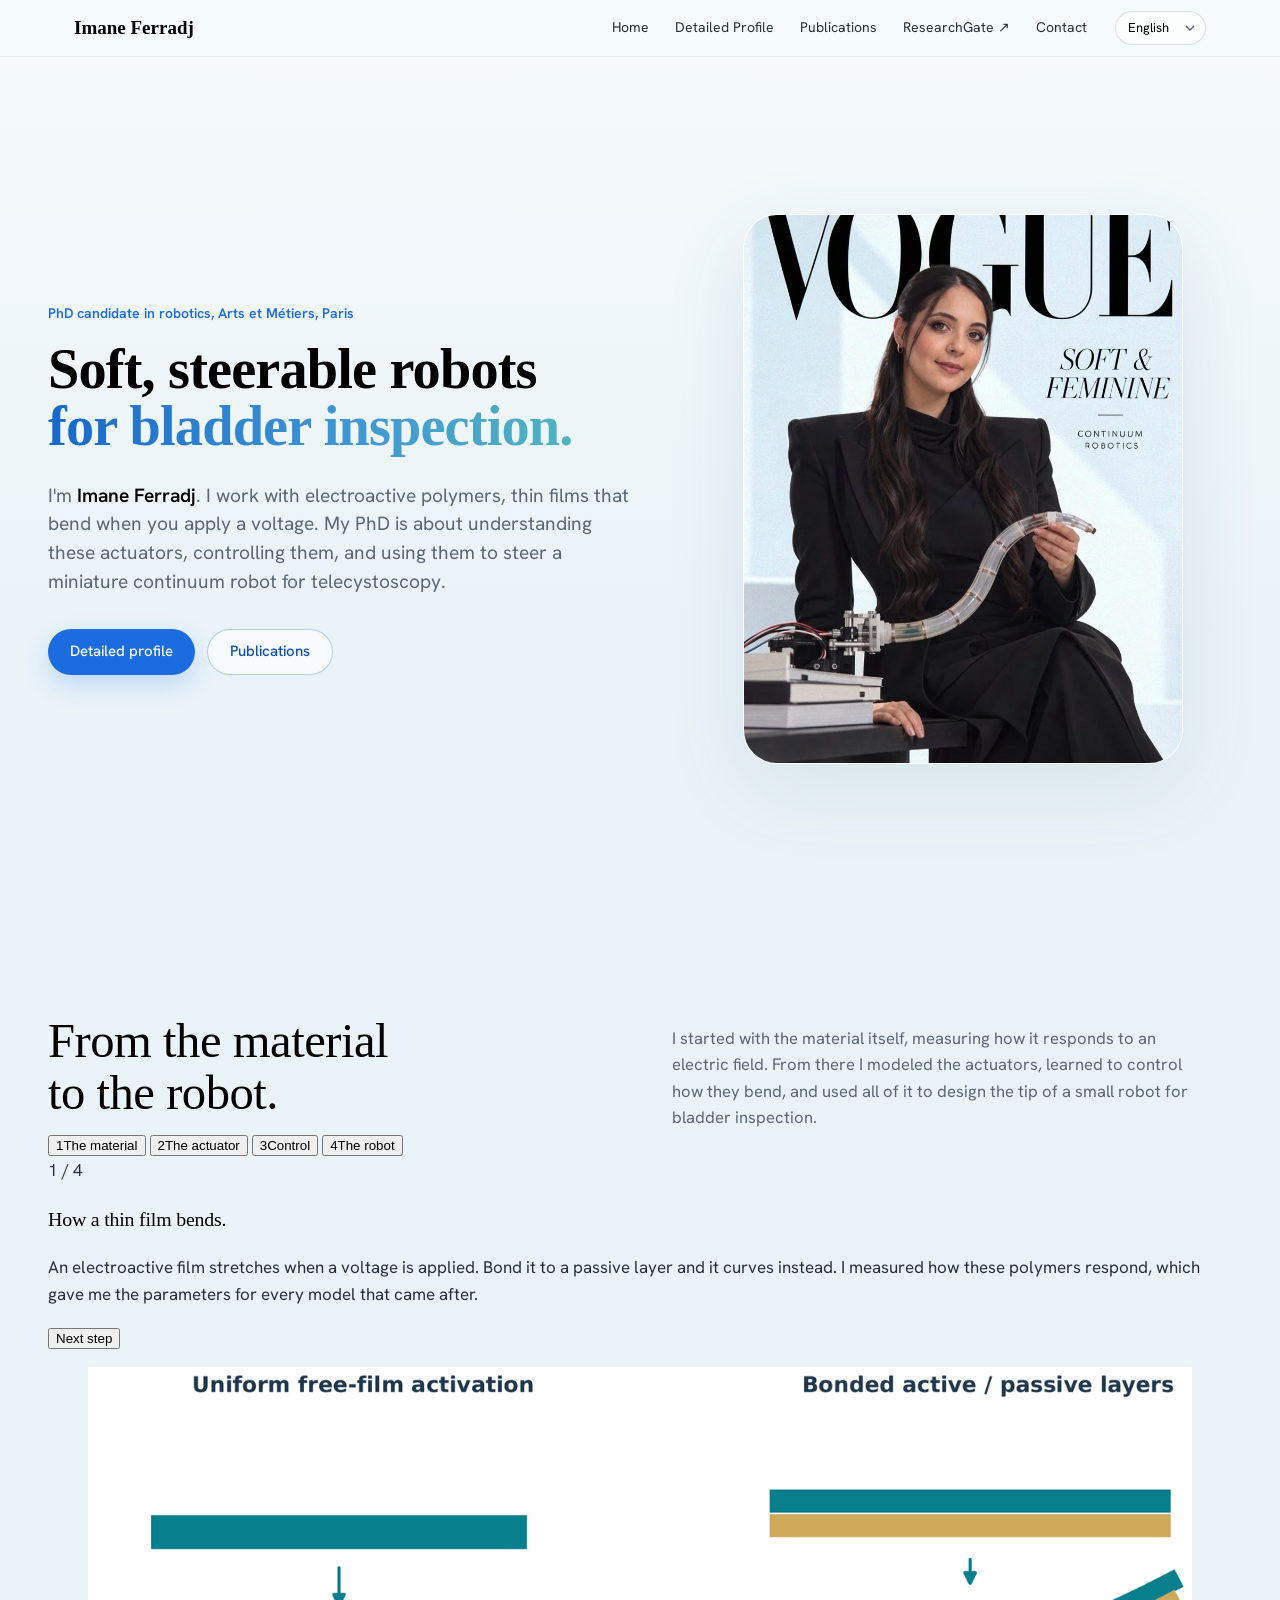
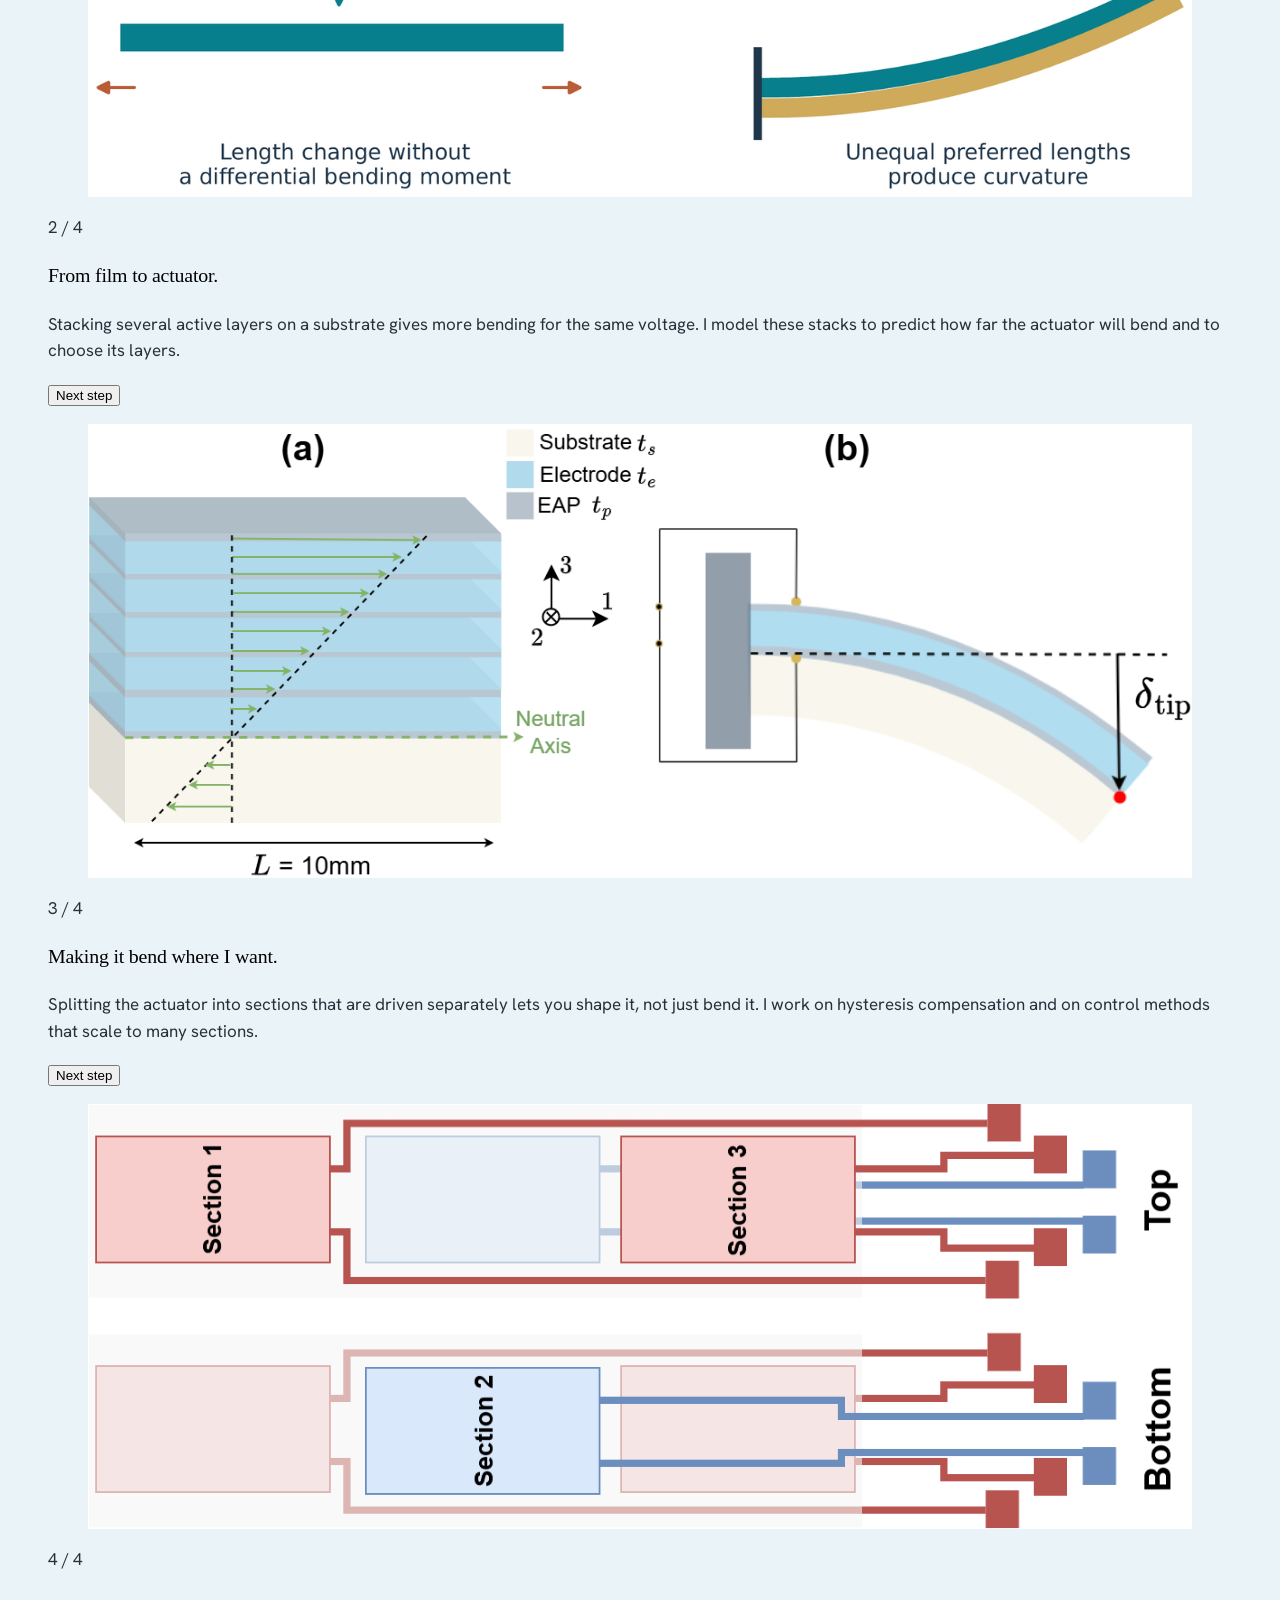
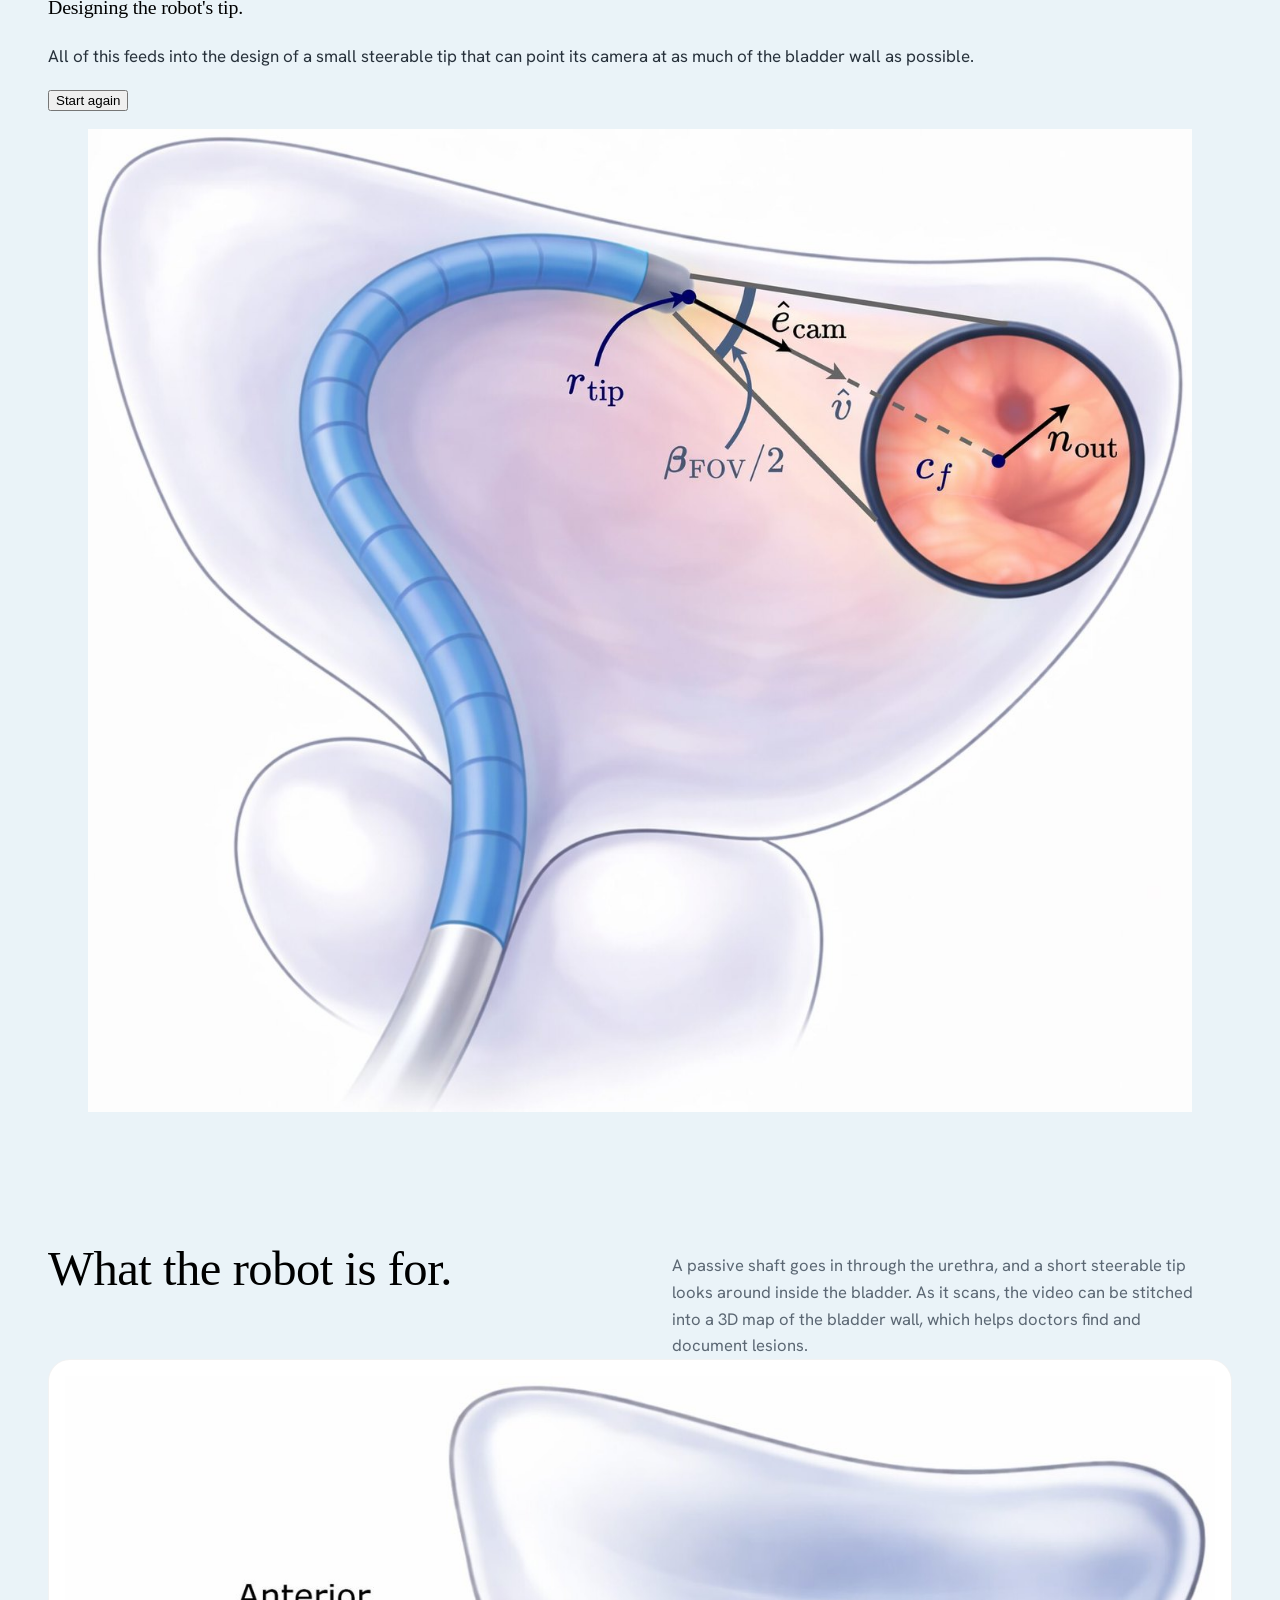
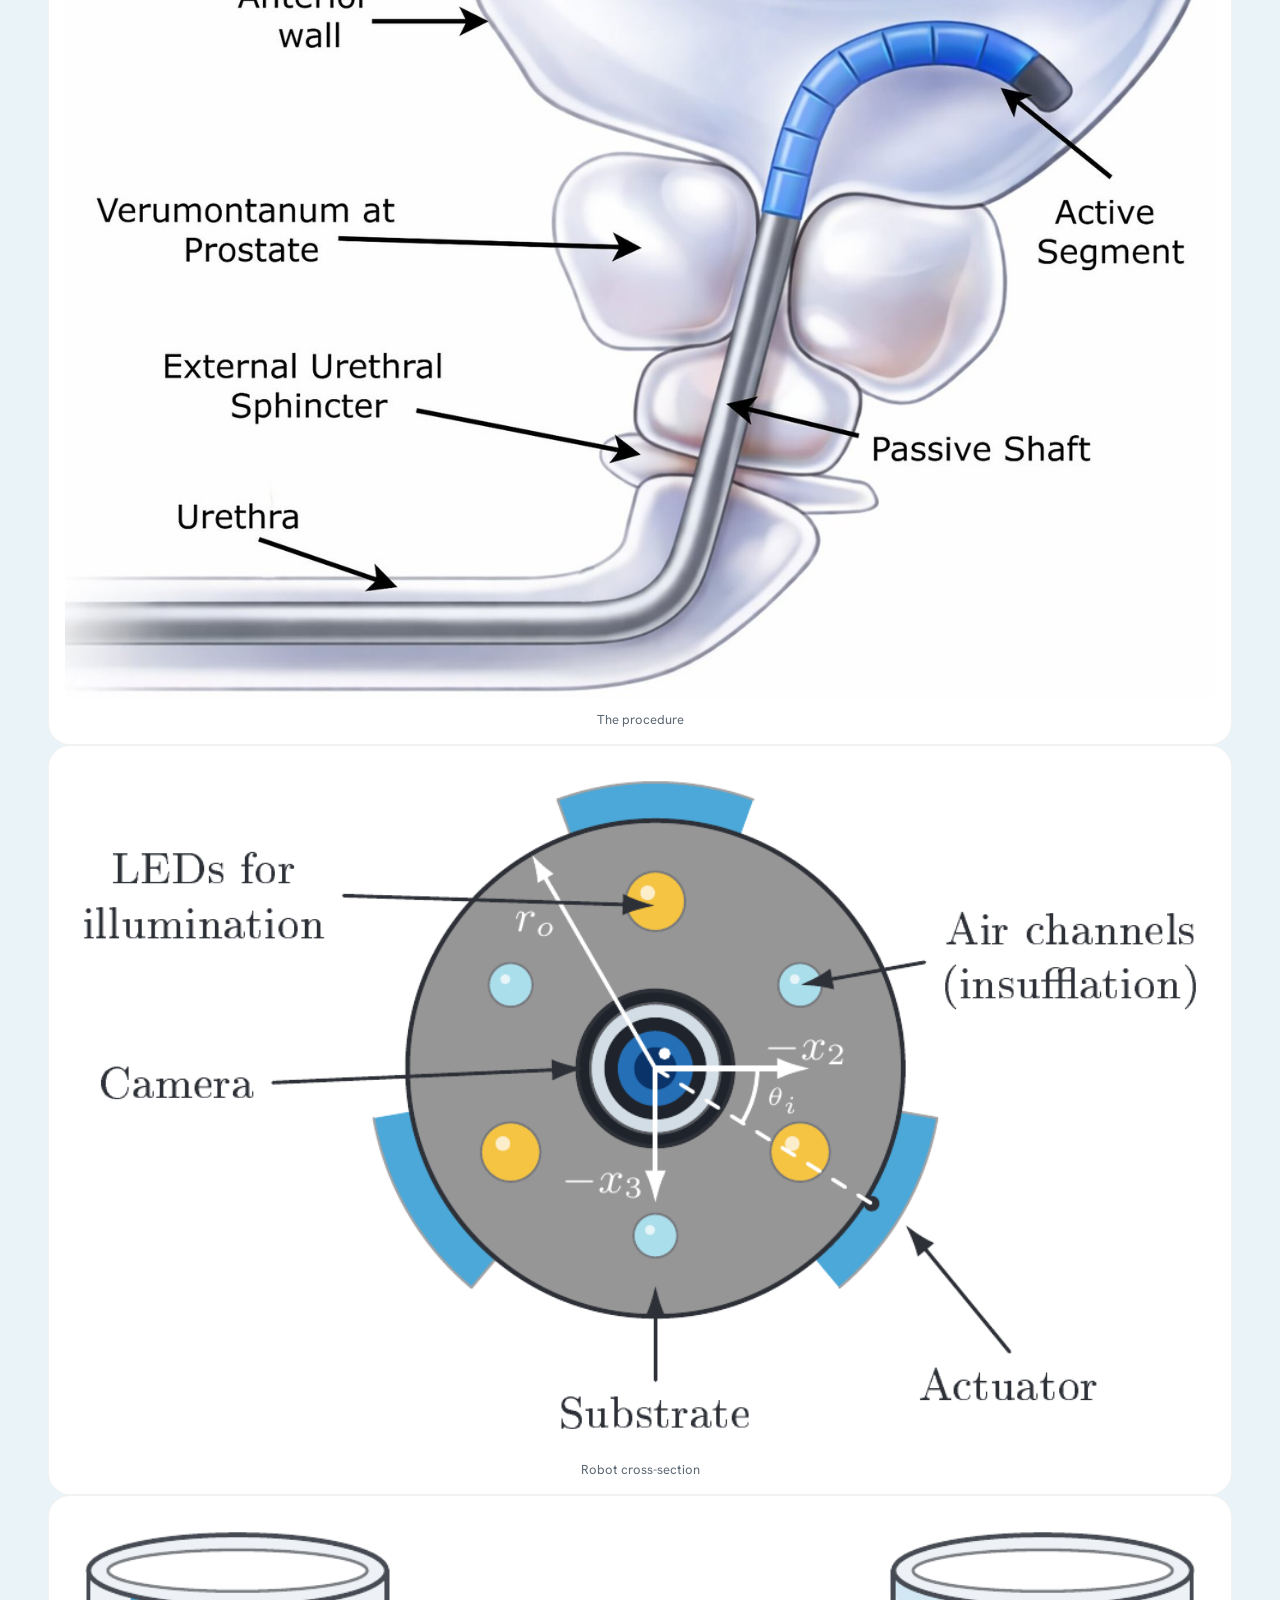
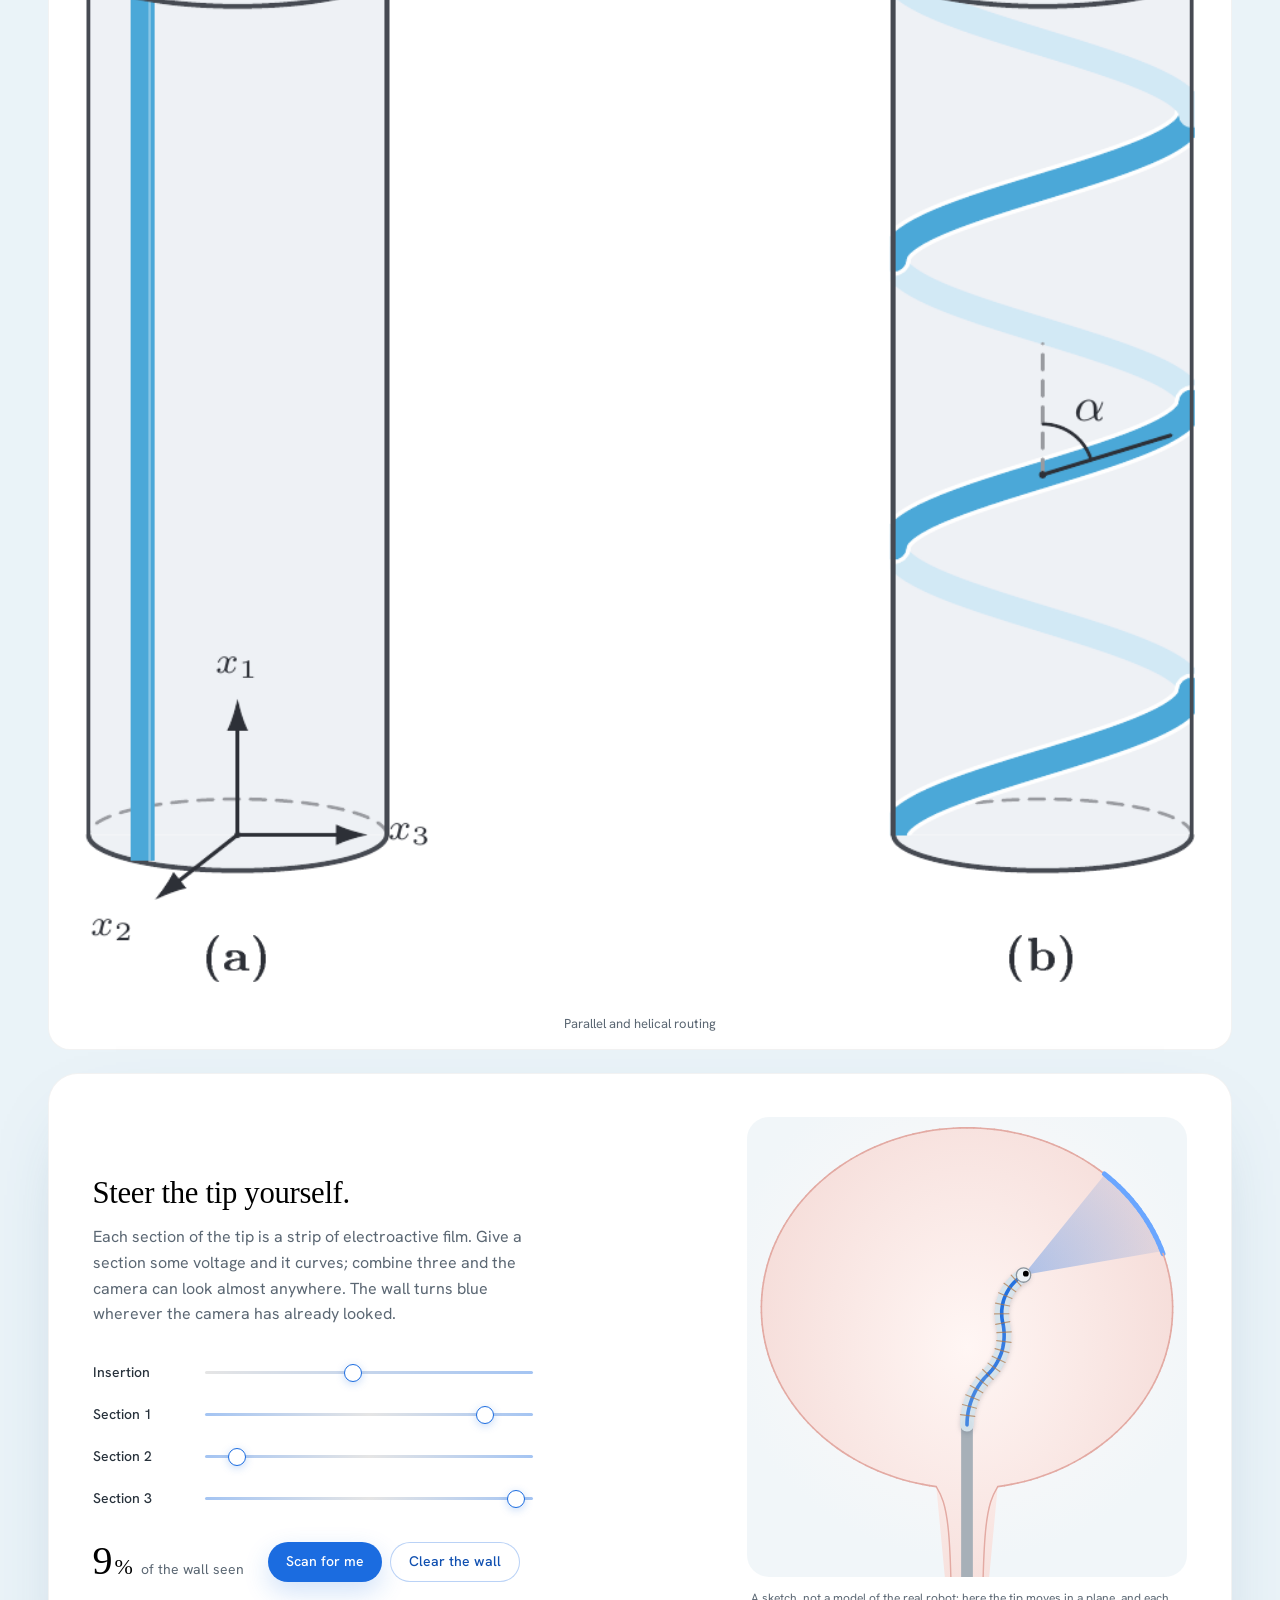
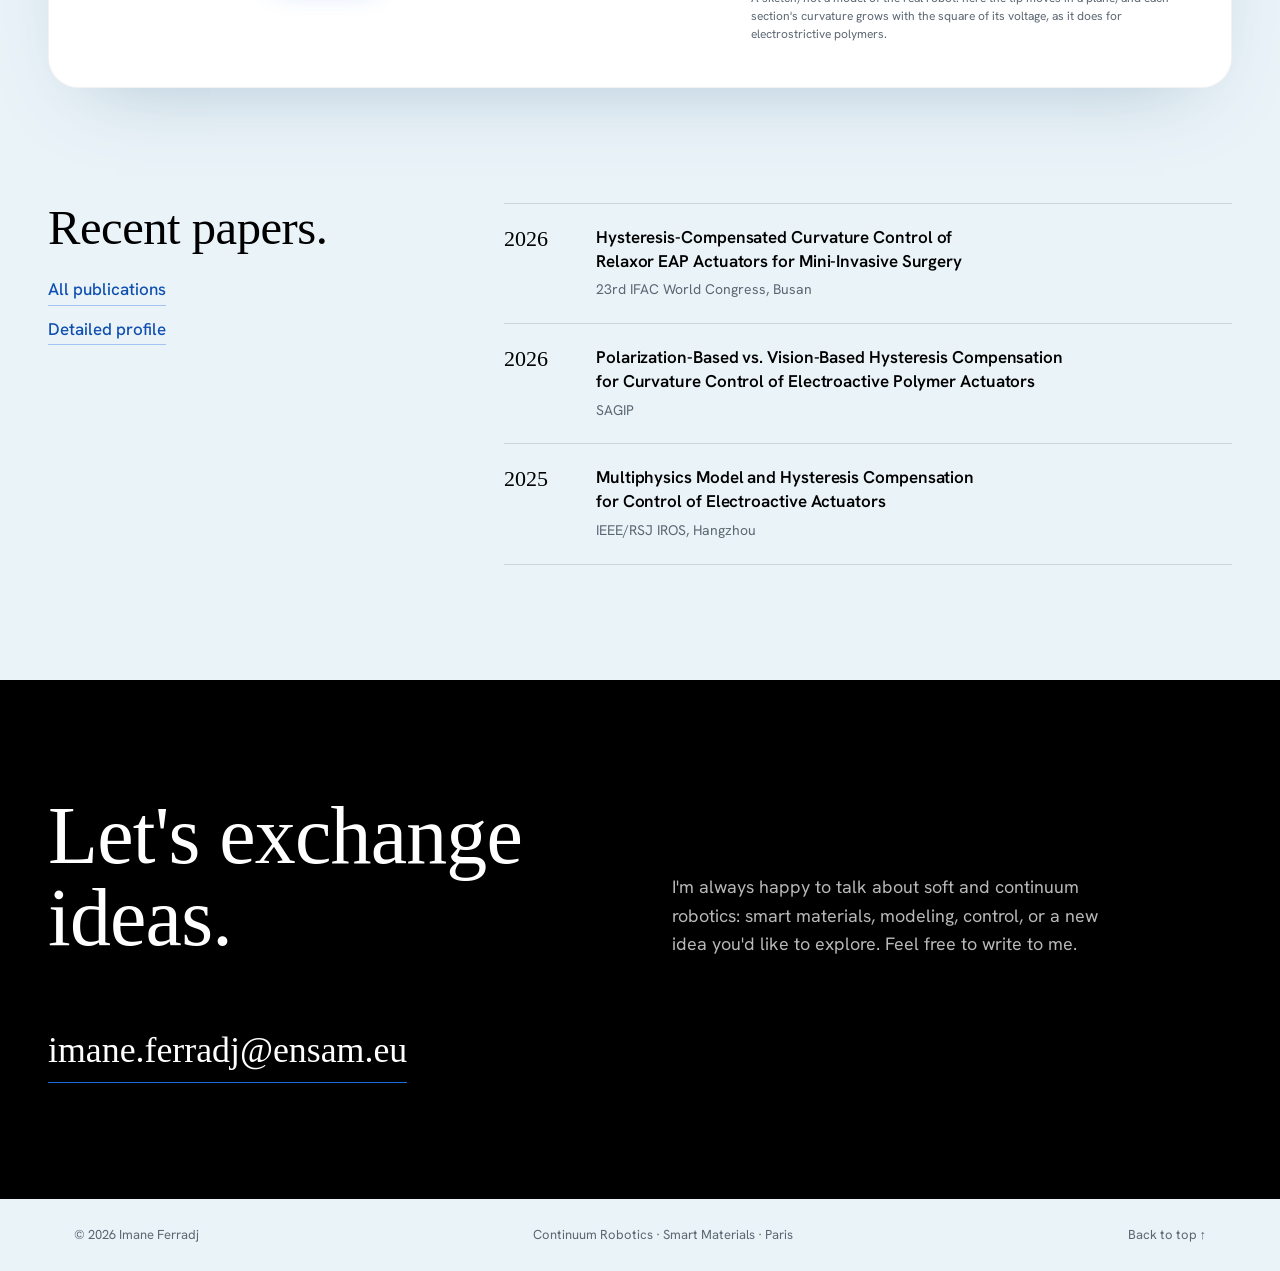
==== commit 6b796e25: "Add files via upload" ====
--- a/index.html
+++ b/index.html
@@ -16,6 +16,7 @@
 <script defer="" src="assets/i18n.js"></script>
 <script defer="" src="assets/script.js"></script>
 <script defer="" src="assets/steer.js"></script>
+<script defer="" src="assets/chain.js"></script>
 <title data-i18n="t114">Imane Ferradj — Continuum Robotics</title>
 <meta content="Imane Ferradj — Continuum Robotics" property="og:title"/>
 <meta content="Modeling, control, and optimization of electroactive actuators for continuum robotics." property="og:description"/>
@@ -79,28 +80,32 @@
 <h2 data-i18n="t010" id="path-title">From the material to the robot.</h2>
 <p data-i18n="t011">I started with the material itself, measuring how it responds to an electric field. From there I modeled the actuators, learned to control how they bend, and used all of it to design the tip of a small robot for bladder inspection.</p>
 </header>
-<ol class="steps">
-<li class="step">
-<figure class="step-fig"><img alt="A free film only stretches, while a film bonded to a passive layer curves" data-i18n-alt="t036" height="545" loading="lazy" src="assets/fig-strain-bending.png" width="1400"/></figure><span class="step-num">1</span>
-<h3 data-i18n="t013">How a thin film bends.</h3>
-<p data-i18n="t014">An electroactive film stretches when a voltage is applied. Bond it to a passive layer and it curves instead. I measured how these polymers respond, which gave me the parameters for every model that came after.</p>
-</li>
-<li class="step">
-<figure class="step-fig"><img alt="Stack of polymer and electrode layers on a substrate, and the resulting bent actuator" data-i18n-alt="t037" height="502" loading="lazy" src="assets/fig-multilayer.png" width="1222"/></figure><span class="step-num">2</span>
-<h3 data-i18n="t016">From film to actuator.</h3>
-<p data-i18n="t017">Stacking several active layers on a substrate gives more bending for the same voltage. I model these stacks to predict how far the actuator will bend and to choose its layers.</p>
-</li>
-<li class="step">
-<figure class="step-fig"><img alt="Electrode layout of an actuator split into three sections" data-i18n-alt="t038" height="472" loading="lazy" src="assets/fig-three-sections.png" width="1228"/></figure><span class="step-num">3</span>
-<h3 data-i18n="t019">Making it bend where I want.</h3>
-<p data-i18n="t020">Splitting the actuator into sections that are driven separately lets you shape it, not just bend it. I work on hysteresis compensation and on control methods that scale to many sections.</p>
-</li>
-<li class="step">
-<figure class="step-fig"><img alt="The robot's bent tip pointing its camera at the bladder wall" data-i18n-alt="t039" height="1246" loading="lazy" src="assets/fig-wall-inspection.jpg" width="1400"/></figure><span class="step-num">4</span>
-<h3 data-i18n="t022">Designing the robot's tip.</h3>
-<p data-i18n="t023">All of this feeds into the design of a small steerable tip that can point its camera at as much of the bladder wall as possible.</p>
-</li>
-</ol>
+<div class="chain">
+<div aria-label="Steps" class="chain-track" role="tablist">
+<button aria-controls="chain-1" aria-selected="true" class="chain-node" id="chain-tab-1" role="tab" type="button"><span class="chain-ring">1</span><span class="chain-label" data-i18n="t139">The material</span></button>
+<button aria-controls="chain-2" aria-selected="false" class="chain-node" id="chain-tab-2" role="tab" type="button"><span class="chain-ring">2</span><span class="chain-label" data-i18n="t140">The actuator</span></button>
+<button aria-controls="chain-3" aria-selected="false" class="chain-node" id="chain-tab-3" role="tab" type="button"><span class="chain-ring">3</span><span class="chain-label" data-i18n="t141">Control</span></button>
+<button aria-controls="chain-4" aria-selected="false" class="chain-node" id="chain-tab-4" role="tab" type="button"><span class="chain-ring">4</span><span class="chain-label" data-i18n="t142">The robot</span></button>
+</div>
+<div class="chain-panels">
+<div aria-labelledby="chain-tab-1" class="chain-panel is-active" id="chain-1" role="tabpanel">
+<div class="chain-text"><span aria-hidden="true" class="chain-count">1 / 4</span><h3 data-i18n="t013">How a thin film bends.</h3><p data-i18n="t014">An electroactive film stretches when a voltage is applied. Bond it to a passive layer and it curves instead. I measured how these polymers respond, which gave me the parameters for every model that came after.</p><button class="chain-next" data-i18n="t143" type="button">Next step</button></div>
+<figure class="chain-fig"><img alt="A free film only stretches, while a film bonded to a passive layer curves" data-i18n-alt="t036" height="545" loading="lazy" src="assets/fig-strain-bending.png" width="1400"/></figure>
+</div>
+<div aria-labelledby="chain-tab-2" class="chain-panel" id="chain-2" role="tabpanel">
+<div class="chain-text"><span aria-hidden="true" class="chain-count">2 / 4</span><h3 data-i18n="t016">From film to actuator.</h3><p data-i18n="t017">Stacking several active layers on a substrate gives more bending for the same voltage. I model these stacks to predict how far the actuator will bend and to choose its layers.</p><button class="chain-next" data-i18n="t143" type="button">Next step</button></div>
+<figure class="chain-fig"><img alt="Stack of polymer and electrode layers on a substrate, and the resulting bent actuator" data-i18n-alt="t037" height="502" loading="lazy" src="assets/fig-multilayer.png" width="1222"/></figure>
+</div>
+<div aria-labelledby="chain-tab-3" class="chain-panel" id="chain-3" role="tabpanel">
+<div class="chain-text"><span aria-hidden="true" class="chain-count">3 / 4</span><h3 data-i18n="t019">Making it bend where I want.</h3><p data-i18n="t020">Splitting the actuator into sections that are driven separately lets you shape it, not just bend it. I work on hysteresis compensation and on control methods that scale to many sections.</p><button class="chain-next" data-i18n="t143" type="button">Next step</button></div>
+<figure class="chain-fig"><img alt="Electrode layout of an actuator split into three sections" data-i18n-alt="t038" height="472" loading="lazy" src="assets/fig-three-sections.png" width="1228"/></figure>
+</div>
+<div aria-labelledby="chain-tab-4" class="chain-panel" id="chain-4" role="tabpanel">
+<div class="chain-text"><span aria-hidden="true" class="chain-count">4 / 4</span><h3 data-i18n="t022">Designing the robot's tip.</h3><p data-i18n="t023">All of this feeds into the design of a small steerable tip that can point its camera at as much of the bladder wall as possible.</p><button class="chain-next" data-i18n="t144" type="button">Start again</button></div>
+<figure class="chain-fig"><img alt="The robot's bent tip pointing its camera at the bladder wall" data-i18n-alt="t039" height="1246" loading="lazy" src="assets/fig-wall-inspection.jpg" width="1400"/></figure>
+</div>
+</div>
+</div>
 </section>
 
 <section aria-labelledby="goal-title" class="section goal" id="steer">
@@ -108,8 +113,8 @@
 <h2 data-i18n="t025" id="goal-title">What the robot is for.</h2>
 <p data-i18n="t026">A passive shaft goes in through the urethra, and a short steerable tip looks around inside the bladder. As it scans, the video can be stitched into a 3D map of the bladder wall, which helps doctors find and document lesions.</p>
 </header>
-<div class="fig-row">
-<figure class="fig-card"><img alt="The robot entering the bladder through the urethra, with a steerable blue tip" data-i18n-alt="t040" height="1122" loading="lazy" src="assets/fig-clinical.jpg" width="1400"/><figcaption data-i18n="t138">The procedure</figcaption></figure>
+<div class="fig-mosaic">
+<figure class="fig-card fig-main"><img alt="The robot entering the bladder through the urethra, with a steerable blue tip" data-i18n-alt="t040" height="1122" loading="lazy" src="assets/fig-clinical.jpg" width="1400"/><figcaption data-i18n="t138">The procedure</figcaption></figure>
 <figure class="fig-card"><img alt="Robot cross-section" data-i18n-alt="t104" height="572" loading="lazy" src="assets/fig-cross-section.png" width="959"/><figcaption data-i18n="t104">Robot cross-section</figcaption></figure>
 <figure class="fig-card"><img alt="Parallel and helical routing" data-i18n-alt="t106" height="864" loading="lazy" src="assets/fig-routing.png" width="911"/><figcaption data-i18n="t106">Parallel and helical routing</figcaption></figure>
 </div>
--- a/assets/styles.css
+++ b/assets/styles.css
@@ -1,5 +1,5 @@
 /* Imane Ferradj — site styles
-   Type: Bodoni Moda (headings, echoing the hero cover) + Hanken Grotesk (text).
+   Type: Newsreader (headings) + Hanken Grotesk (text).
    Colour: the icy blue of the hero backdrop, true black ink, and one "voltage" blue
    for anything that is energised, active or clickable. */
 :root{
@@ -15,7 +15,7 @@
   --ring:#b07a4a;
   --line:rgba(0,0,0,.12);
   --shadow:0 24px 80px rgba(72,112,140,.12);
-  --serif:"Bodoni Moda",Didot,"Bodoni 72","Bodoni MT","Times New Roman",serif;
+  --serif:"Newsreader","Iowan Old Style","Palatino Linotype",Georgia,serif;
   --sans:"Hanken Grotesk",-apple-system,BlinkMacSystemFont,"Segoe UI",Helvetica,Arial,sans-serif;
   --max:1240px;
   --gutter:clamp(18px,4vw,56px);
@@ -104,29 +104,22 @@
 
 /* ---------- The path: four small chapters ---------- */
 .steps{list-style:none;margin:clamp(40px,5vw,64px) 0 0;padding:0;display:grid;grid-template-columns:repeat(4,minmax(0,1fr));gap:clamp(18px,2.4vw,32px);position:relative}
-.steps::before{content:"";position:absolute;top:143px;inset-inline:22px;height:1px;background:linear-gradient(90deg,rgba(0,0,0,.2),rgba(0,0,0,.2) 70%,rgba(0,0,0,0))}
+.steps::before{content:"";position:absolute;top:214px;inset-inline:22px;height:1px;background:linear-gradient(90deg,rgba(0,0,0,.2),rgba(0,0,0,.2) 70%,rgba(0,0,0,0))}
 [dir=rtl] .steps::before{background:linear-gradient(270deg,rgba(0,0,0,.2),rgba(0,0,0,.2) 70%,rgba(0,0,0,0))}
 .step{position:relative}
-.step-art{height:104px;display:flex;align-items:flex-end;margin-bottom:18px}
-.glyph{width:140px;height:92px;overflow:visible;transform-origin:10% 60%;transition:transform .7s cubic-bezier(.2,.8,.2,1)}
-.step:hover .glyph{transform:rotate(-3deg) translateY(-2px)}
-[dir=rtl] .glyph{transform:scaleX(-1)}
-[dir=rtl] .step:hover .glyph{transform:scaleX(-1) rotate(-3deg) translateY(-2px)}
-.glyph path,.glyph circle,.glyph rect{stroke-linecap:round;stroke-linejoin:round}
-.g-clamp{fill:#27313b}
-.g-passive{fill:none;stroke:#b9c6ce;stroke-width:3.4}
-.g-body{fill:none;stroke:#d3e2ea;stroke-width:10}
-.g-active{fill:none;stroke:var(--volt);stroke-width:3}
-.g-layer{stroke-width:2.2}
-.g-joint{fill:var(--paper-hi);stroke:var(--ring);stroke-width:1.6}
-.g-cap{fill:#fff;stroke:var(--ink);stroke-width:1.6}
-.g-cone{fill:rgba(27,108,224,.13);stroke:none}
+.step-fig{margin:0 0 22px;height:170px;background:#fff;border-radius:18px;border:1px solid rgba(0,0,0,.05);padding:10px;display:block;overflow:hidden;transition:transform .5s cubic-bezier(.2,.8,.2,1),box-shadow .5s ease}
+.step-fig img{width:100%;height:100%;object-fit:contain}
+.step:hover .step-fig{transform:translateY(-3px);box-shadow:0 18px 40px -24px rgba(40,90,130,.45)}
 .step-num{position:relative;z-index:1;width:44px;height:44px;border-radius:50%;display:grid;place-items:center;background:var(--paper-hi);border:1px solid var(--ink);font-family:var(--serif);font-size:20px;color:var(--ink);line-height:1;margin-bottom:22px}
 .step h3{margin:0;font-size:clamp(21px,1.8vw,25px);line-height:1.15}
 .step p{margin:12px 0 0;color:var(--muted);font-size:15px;line-height:1.6}
 
 /* ---------- What it's for + the steering sketch ---------- */
-.goal .steer{margin-top:clamp(36px,4vw,56px);display:grid;grid-template-columns:minmax(0,1fr) minmax(0,440px);gap:clamp(28px,4vw,56px);align-items:center;background:var(--white);border-radius:30px;padding:clamp(22px,3.4vw,44px);border:1px solid rgba(0,0,0,.05);box-shadow:0 30px 80px -40px rgba(40,90,130,.35)}
+.fig-row{margin-top:clamp(36px,4vw,56px);display:grid;grid-template-columns:1.25fr 1fr 1fr;gap:clamp(14px,1.8vw,24px)}
+.fig-card{margin:0;background:#fff;border-radius:22px;border:1px solid rgba(0,0,0,.05);padding:16px 16px 14px;display:flex;flex-direction:column}
+.fig-card img{flex:1;width:100%;height:230px;object-fit:contain}
+.fig-card figcaption{margin-top:12px;font-size:13px;color:var(--muted);text-align:center}
+.goal .steer{margin-top:clamp(14px,1.8vw,24px);display:grid;grid-template-columns:minmax(0,1fr) minmax(0,440px);gap:clamp(28px,4vw,56px);align-items:center;background:var(--white);border-radius:30px;padding:clamp(22px,3.4vw,44px);border:1px solid rgba(0,0,0,.05);box-shadow:0 30px 80px -40px rgba(40,90,130,.35)}
 .steer-copy h3{margin:0;font-size:clamp(26px,2.4vw,34px);line-height:1.1}
 .steer-copy>p{color:var(--muted);font-size:16px;line-height:1.6;max-width:460px;margin:14px 0 0}
 .steer-controls{margin-top:26px;display:grid;gap:2px;max-width:440px}
@@ -263,6 +256,8 @@
 @media (max-width:1060px){
   .steps{grid-template-columns:repeat(2,minmax(0,1fr));row-gap:48px}
   .steps::before{display:none}
+  .fig-row{grid-template-columns:1fr 1fr}
+  .fig-row .fig-card:first-child{grid-column:1/-1}
 }
 @media (max-width:960px){
   .split-hero,.profile-layout,.papers-grid,.split-head,.next-inner{grid-template-columns:1fr}
@@ -282,11 +277,9 @@
   .hero{padding-top:56px}.split-hero{min-height:auto}
   .portrait{max-width:340px}
   .steps{grid-template-columns:1fr;row-gap:36px}
-  .step{display:grid;grid-template-columns:44px minmax(0,1fr);column-gap:16px;align-items:start}
-  .step-art{grid-column:2;grid-row:1;height:auto;margin-bottom:10px}
-  .glyph{width:112px;height:74px}
-  .step-num{grid-column:1;grid-row:1;align-self:end;margin-bottom:10px}
-  .step h3,.step p{grid-column:2}
+  .step-fig{height:190px}
+  .fig-row{grid-template-columns:1fr}
+  .fig-card img{height:200px}
   .goal .steer{border-radius:24px;padding:18px}
   .steer-svg{max-height:360px}
   .steer-row{grid-template-columns:84px 1fr;gap:12px}
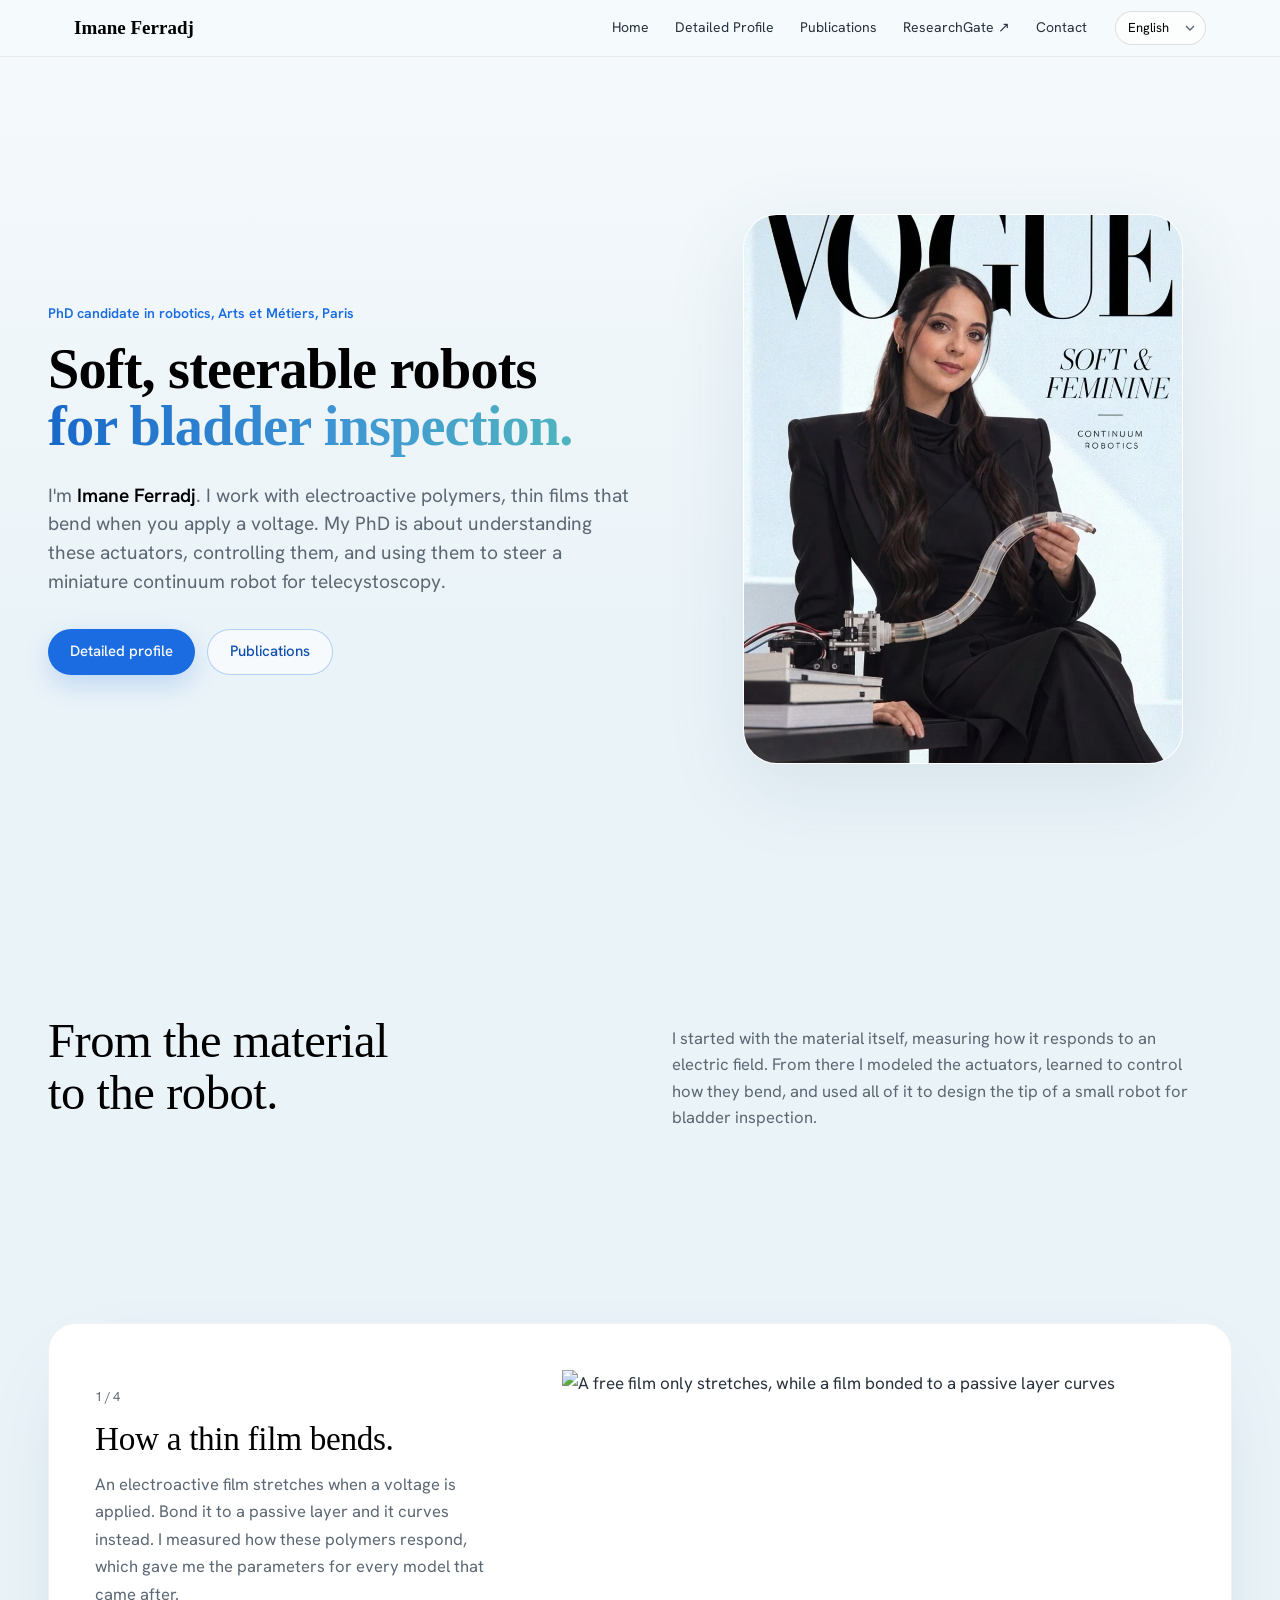
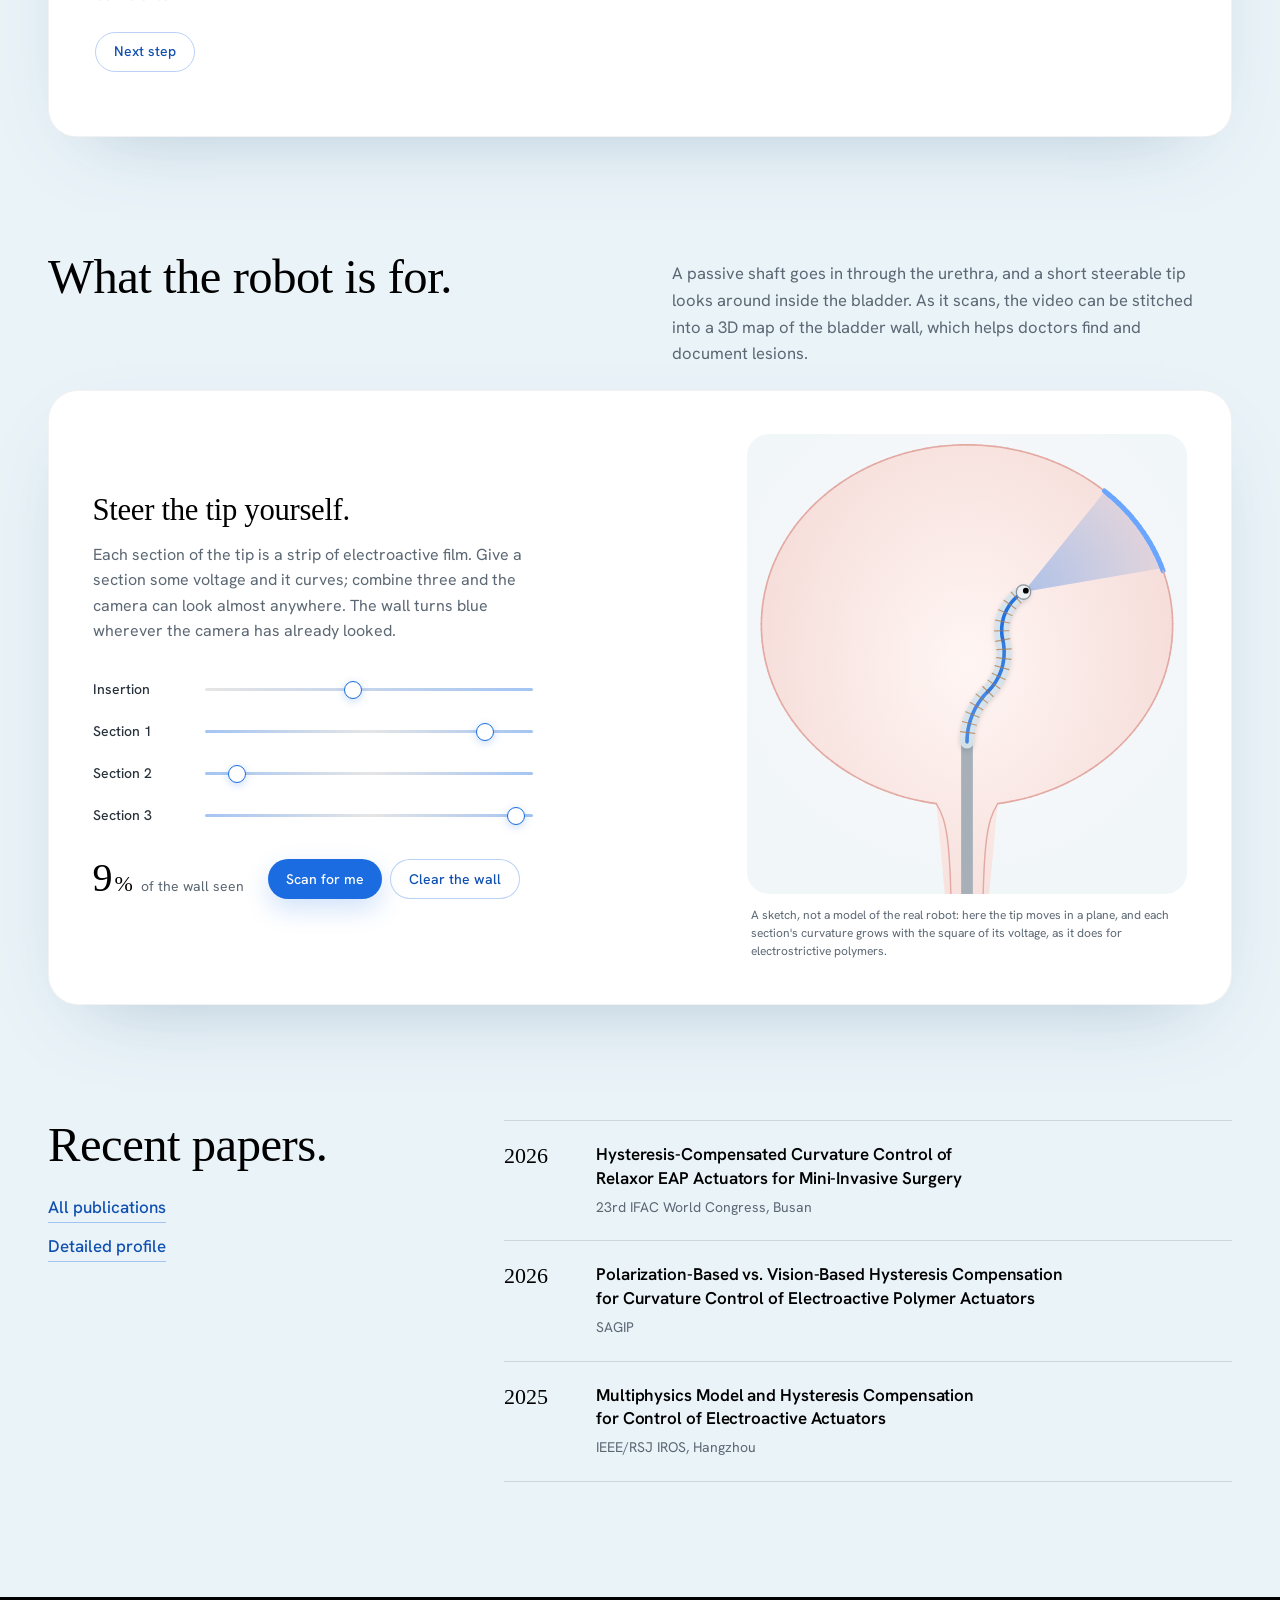
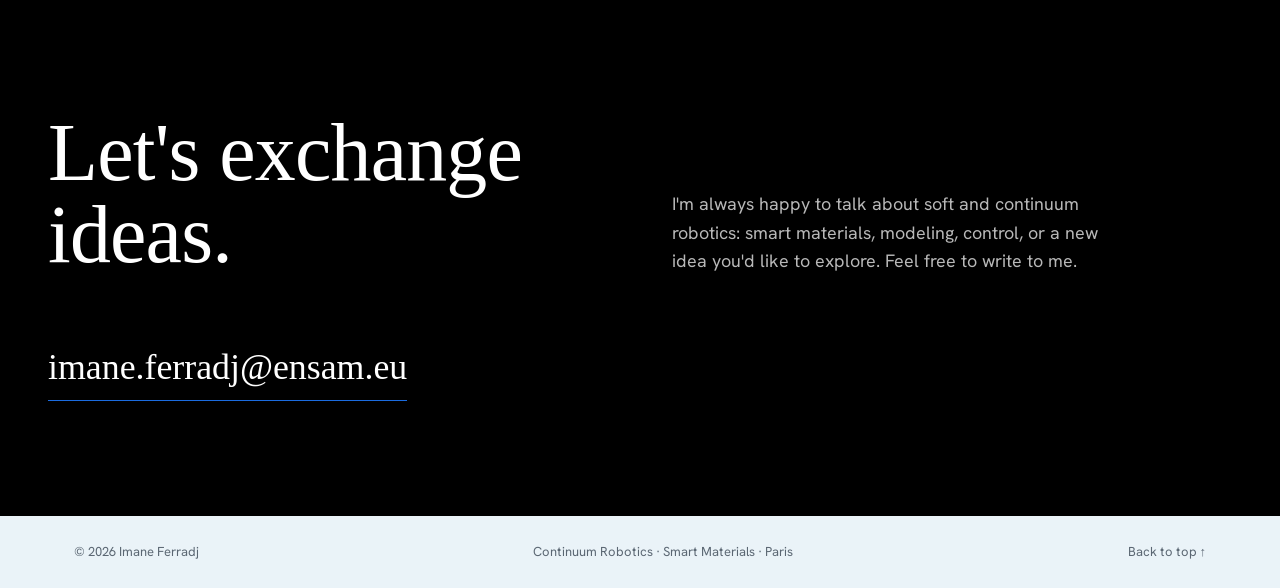
==== commit 3935bf3c: "Add files via upload" ====
--- a/index.html
+++ b/index.html
@@ -90,19 +90,19 @@
 <div class="chain-panels">
 <div aria-labelledby="chain-tab-1" class="chain-panel is-active" id="chain-1" role="tabpanel">
 <div class="chain-text"><span aria-hidden="true" class="chain-count">1 / 4</span><h3 data-i18n="t013">How a thin film bends.</h3><p data-i18n="t014">An electroactive film stretches when a voltage is applied. Bond it to a passive layer and it curves instead. I measured how these polymers respond, which gave me the parameters for every model that came after.</p><button class="chain-next" data-i18n="t143" type="button">Next step</button></div>
-<figure class="chain-fig"><img alt="A free film only stretches, while a film bonded to a passive layer curves" data-i18n-alt="t036" height="545" loading="lazy" src="assets/fig-strain-bending.png" width="1400"/></figure>
+<figure class="chain-fig"><img alt="A free film only stretches, while a film bonded to a passive layer curves" data-i18n-alt="t036" height="720" loading="lazy" src="assets/chain-strain-bending.jpg" width="1200"/></figure>
 </div>
 <div aria-labelledby="chain-tab-2" class="chain-panel" id="chain-2" role="tabpanel">
 <div class="chain-text"><span aria-hidden="true" class="chain-count">2 / 4</span><h3 data-i18n="t016">From film to actuator.</h3><p data-i18n="t017">Stacking several active layers on a substrate gives more bending for the same voltage. I model these stacks to predict how far the actuator will bend and to choose its layers.</p><button class="chain-next" data-i18n="t143" type="button">Next step</button></div>
-<figure class="chain-fig"><img alt="Stack of polymer and electrode layers on a substrate, and the resulting bent actuator" data-i18n-alt="t037" height="502" loading="lazy" src="assets/fig-multilayer.png" width="1222"/></figure>
+<figure class="chain-fig"><img alt="Stack of polymer and electrode layers on a substrate, and the resulting bent actuator" data-i18n-alt="t037" height="720" loading="lazy" src="assets/chain-multilayer.jpg" width="1200"/></figure>
 </div>
 <div aria-labelledby="chain-tab-3" class="chain-panel" id="chain-3" role="tabpanel">
 <div class="chain-text"><span aria-hidden="true" class="chain-count">3 / 4</span><h3 data-i18n="t019">Making it bend where I want.</h3><p data-i18n="t020">Splitting the actuator into sections that are driven separately lets you shape it, not just bend it. I work on hysteresis compensation and on control methods that scale to many sections.</p><button class="chain-next" data-i18n="t143" type="button">Next step</button></div>
-<figure class="chain-fig"><img alt="Electrode layout of an actuator split into three sections" data-i18n-alt="t038" height="472" loading="lazy" src="assets/fig-three-sections.png" width="1228"/></figure>
+<figure class="chain-fig"><img alt="Electrode layout of an actuator split into three sections" data-i18n-alt="t038" height="720" loading="lazy" src="assets/chain-three-sections.jpg" width="1200"/></figure>
 </div>
 <div aria-labelledby="chain-tab-4" class="chain-panel" id="chain-4" role="tabpanel">
 <div class="chain-text"><span aria-hidden="true" class="chain-count">4 / 4</span><h3 data-i18n="t022">Designing the robot's tip.</h3><p data-i18n="t023">All of this feeds into the design of a small steerable tip that can point its camera at as much of the bladder wall as possible.</p><button class="chain-next" data-i18n="t144" type="button">Start again</button></div>
-<figure class="chain-fig"><img alt="The robot's bent tip pointing its camera at the bladder wall" data-i18n-alt="t039" height="1246" loading="lazy" src="assets/fig-wall-inspection.jpg" width="1400"/></figure>
+<figure class="chain-fig"><img alt="The robot's bent tip pointing its camera at the bladder wall" data-i18n-alt="t039" height="720" loading="lazy" src="assets/chain-wall-inspection.jpg" width="1200"/></figure>
 </div>
 </div>
 </div>
@@ -113,11 +113,6 @@
 <h2 data-i18n="t025" id="goal-title">What the robot is for.</h2>
 <p data-i18n="t026">A passive shaft goes in through the urethra, and a short steerable tip looks around inside the bladder. As it scans, the video can be stitched into a 3D map of the bladder wall, which helps doctors find and document lesions.</p>
 </header>
-<div class="fig-mosaic">
-<figure class="fig-card fig-main"><img alt="The robot entering the bladder through the urethra, with a steerable blue tip" data-i18n-alt="t040" height="1122" loading="lazy" src="assets/fig-clinical.jpg" width="1400"/><figcaption data-i18n="t138">The procedure</figcaption></figure>
-<figure class="fig-card"><img alt="Robot cross-section" data-i18n-alt="t104" height="572" loading="lazy" src="assets/fig-cross-section.png" width="959"/><figcaption data-i18n="t104">Robot cross-section</figcaption></figure>
-<figure class="fig-card"><img alt="Parallel and helical routing" data-i18n-alt="t106" height="864" loading="lazy" src="assets/fig-routing.png" width="911"/><figcaption data-i18n="t106">Parallel and helical routing</figcaption></figure>
-</div>
 <div class="steer">
 <div class="steer-copy">
 <h3 data-i18n="t119" id="steer-title">Steer the tip yourself.</h3>
--- a/assets/styles.css
+++ b/assets/styles.css
@@ -102,23 +102,38 @@
 .split-head p{padding-top:.5em}
 .split-head p{margin:0;color:var(--muted);font-size:clamp(16px,1.3vw,18px);line-height:1.6;max-width:540px}
 
-/* ---------- The path: four small chapters ---------- */
-.steps{list-style:none;margin:clamp(40px,5vw,64px) 0 0;padding:0;display:grid;grid-template-columns:repeat(4,minmax(0,1fr));gap:clamp(18px,2.4vw,32px);position:relative}
-.steps::before{content:"";position:absolute;top:214px;inset-inline:22px;height:1px;background:linear-gradient(90deg,rgba(0,0,0,.2),rgba(0,0,0,.2) 70%,rgba(0,0,0,0))}
-[dir=rtl] .steps::before{background:linear-gradient(270deg,rgba(0,0,0,.2),rgba(0,0,0,.2) 70%,rgba(0,0,0,0))}
-.step{position:relative}
-.step-fig{margin:0 0 22px;height:170px;background:#fff;border-radius:18px;border:1px solid rgba(0,0,0,.05);padding:10px;display:block;overflow:hidden;transition:transform .5s cubic-bezier(.2,.8,.2,1),box-shadow .5s ease}
-.step-fig img{width:100%;height:100%;object-fit:contain}
-.step:hover .step-fig{transform:translateY(-3px);box-shadow:0 18px 40px -24px rgba(40,90,130,.45)}
-.step-num{position:relative;z-index:1;width:44px;height:44px;border-radius:50%;display:grid;place-items:center;background:var(--paper-hi);border:1px solid var(--ink);font-family:var(--serif);font-size:20px;color:var(--ink);line-height:1;margin-bottom:22px}
-.step h3{margin:0;font-size:clamp(21px,1.8vw,25px);line-height:1.15}
-.step p{margin:12px 0 0;color:var(--muted);font-size:15px;line-height:1.6}
+/* ---------- The path: a four-step chain ---------- */
+.chain{margin-top:clamp(40px,5vw,64px)}
+.chain-track{--p:0;position:relative;display:grid;grid-template-columns:repeat(4,1fr);margin:0 auto;max-width:980px}
+.chain-track::before,.chain-track::after{content:"";position:absolute;top:21px;inset-inline-start:12.5%;height:3px;border-radius:3px}
+.chain-track::before{width:75%;background:rgba(0,0,0,.1)}
+.chain-track::after{width:calc(75% * var(--p));background:var(--volt);transition:width .6s cubic-bezier(.3,.7,.2,1)}
+.chain-node{position:relative;z-index:1;display:flex;flex-direction:column;align-items:center;gap:12px;padding:0 4px 6px;background:none;border:0;font:inherit;color:var(--muted);cursor:pointer;border-radius:12px}
+.chain-ring{width:44px;height:44px;border-radius:50%;display:grid;place-items:center;background:var(--paper-hi);border:1.5px solid rgba(0,0,0,.25);font-family:var(--serif);font-size:19px;color:var(--ink);line-height:1;transition:background .35s ease,border-color .35s ease,color .35s ease,transform .35s cubic-bezier(.2,.8,.2,1)}
+.chain-label{font-size:14px;font-weight:500;text-align:center;transition:color .3s ease}
+.chain-node:hover .chain-ring{border-color:var(--volt);transform:scale(1.06)}
+.chain-node.is-done .chain-ring{background:#fff;border-color:var(--volt);color:var(--volt-deep)}
+.chain-node[aria-selected=true] .chain-ring{background:var(--volt);border-color:var(--volt);color:#fff;box-shadow:0 0 0 6px rgba(27,108,224,.14)}
+.chain-node[aria-selected=true] .chain-label{color:var(--ink)}
+.chain-panels{display:grid;margin-top:clamp(28px,3.5vw,44px);background:#fff;border-radius:28px;border:1px solid rgba(0,0,0,.05);box-shadow:0 30px 80px -44px rgba(40,90,130,.35)}
+.chain-panel{grid-area:1/1;display:grid;grid-template-columns:minmax(0,.8fr) minmax(0,1.2fr);gap:clamp(24px,4vw,56px);align-items:center;padding:clamp(24px,3.6vw,48px)}
+.js .chain.is-ready .chain-panel{opacity:0;visibility:hidden;transform:translateY(8px);transition:opacity .45s ease,transform .5s cubic-bezier(.2,.8,.2,1),visibility 0s linear .45s}
+.js .chain.is-ready .chain-panel.is-active{opacity:1;visibility:visible;transform:none;transition:opacity .45s ease .05s,transform .5s cubic-bezier(.2,.8,.2,1) .05s,visibility 0s}
+html:not(.js) .chain-panel{grid-area:auto}
+.chain-count{display:block;font-size:13px;color:var(--muted);font-variant-numeric:tabular-nums;margin-bottom:12px}
+.chain-text h3{margin:0;font-size:clamp(26px,2.6vw,36px);line-height:1.12}
+.chain-text p{margin:14px 0 0;color:var(--muted);font-size:clamp(16px,1.3vw,18px);line-height:1.65;max-width:440px}
+.chain-next{margin-top:24px;min-height:40px;padding:0 18px;border-radius:999px;border:1px solid rgba(27,108,224,.3);background:transparent;color:var(--volt-deep);font:inherit;font-size:14px;font-weight:500;cursor:pointer;transition:background .25s ease}
+.chain-next:hover{background:rgba(27,108,224,.07)}
+.chain-fig{margin:0;height:320px;border-radius:18px;background:#fff;display:block}
+.chain-fig img{width:100%;height:100%;object-fit:contain}
 
 /* ---------- What it's for + the steering sketch ---------- */
-.fig-row{margin-top:clamp(36px,4vw,56px);display:grid;grid-template-columns:1.25fr 1fr 1fr;gap:clamp(14px,1.8vw,24px)}
-.fig-card{margin:0;background:#fff;border-radius:22px;border:1px solid rgba(0,0,0,.05);padding:16px 16px 14px;display:flex;flex-direction:column}
-.fig-card img{flex:1;width:100%;height:230px;object-fit:contain}
-.fig-card figcaption{margin-top:12px;font-size:13px;color:var(--muted);text-align:center}
+.fig-mosaic{margin-top:clamp(36px,4vw,56px);display:grid;grid-template-columns:minmax(0,1.3fr) minmax(0,1fr);grid-template-rows:1fr 1fr;gap:clamp(14px,1.6vw,20px);height:clamp(420px,40vw,520px)}
+.fig-card{margin:0;min-height:0;background:#fff;border-radius:22px;border:1px solid rgba(0,0,0,.05);padding:18px 18px 14px;display:flex;flex-direction:column}
+.fig-main{grid-row:1/3}
+.fig-card img{flex:1;min-height:0;width:100%;height:100%;object-fit:contain}
+.fig-card figcaption{margin-top:10px;font-size:13px;color:var(--muted);text-align:center;flex:none}
 .goal .steer{margin-top:clamp(14px,1.8vw,24px);display:grid;grid-template-columns:minmax(0,1fr) minmax(0,440px);gap:clamp(28px,4vw,56px);align-items:center;background:var(--white);border-radius:30px;padding:clamp(22px,3.4vw,44px);border:1px solid rgba(0,0,0,.05);box-shadow:0 30px 80px -40px rgba(40,90,130,.35)}
 .steer-copy h3{margin:0;font-size:clamp(26px,2.4vw,34px);line-height:1.1}
 .steer-copy>p{color:var(--muted);font-size:16px;line-height:1.6;max-width:460px;margin:14px 0 0}
@@ -254,10 +269,12 @@
 
 /* ---------- Responsive ---------- */
 @media (max-width:1060px){
-  .steps{grid-template-columns:repeat(2,minmax(0,1fr));row-gap:48px}
-  .steps::before{display:none}
-  .fig-row{grid-template-columns:1fr 1fr}
-  .fig-row .fig-card:first-child{grid-column:1/-1}
+  .chain-panel{grid-template-columns:1fr;align-items:start}
+  .fig-mosaic{grid-template-columns:1fr 1fr;grid-template-rows:auto;height:auto}
+  .fig-main{grid-row:auto;grid-column:1/-1}
+  .fig-card img{height:260px;flex:none}
+  .fig-main img{height:360px}
+  .chain-fig{height:260px;order:-1}
 }
 @media (max-width:960px){
   .split-hero,.profile-layout,.papers-grid,.split-head,.next-inner{grid-template-columns:1fr}
@@ -276,10 +293,15 @@
   .hero,.section,.subhero,.summary-panel,.profile-layout,.pub-page,.next-inner{padding-left:18px;padding-right:18px}
   .hero{padding-top:56px}.split-hero{min-height:auto}
   .portrait{max-width:340px}
-  .steps{grid-template-columns:1fr;row-gap:36px}
-  .step-fig{height:190px}
-  .fig-row{grid-template-columns:1fr}
-  .fig-card img{height:200px}
+  .chain-label{font-size:12px}
+  .chain-ring{width:38px;height:38px;font-size:17px}
+  .chain-track::before,.chain-track::after{top:18px}
+  .chain-fig{height:200px}
+  .chain-panels{border-radius:22px}
+  .fig-mosaic{grid-template-columns:1fr;grid-template-rows:auto;height:auto}
+  .fig-main{grid-row:auto}
+  .fig-mosaic{grid-template-columns:1fr}
+  .fig-card img,.fig-main img{height:230px}
   .goal .steer{border-radius:24px;padding:18px}
   .steer-svg{max-height:360px}
   .steer-row{grid-template-columns:84px 1fr;gap:12px}
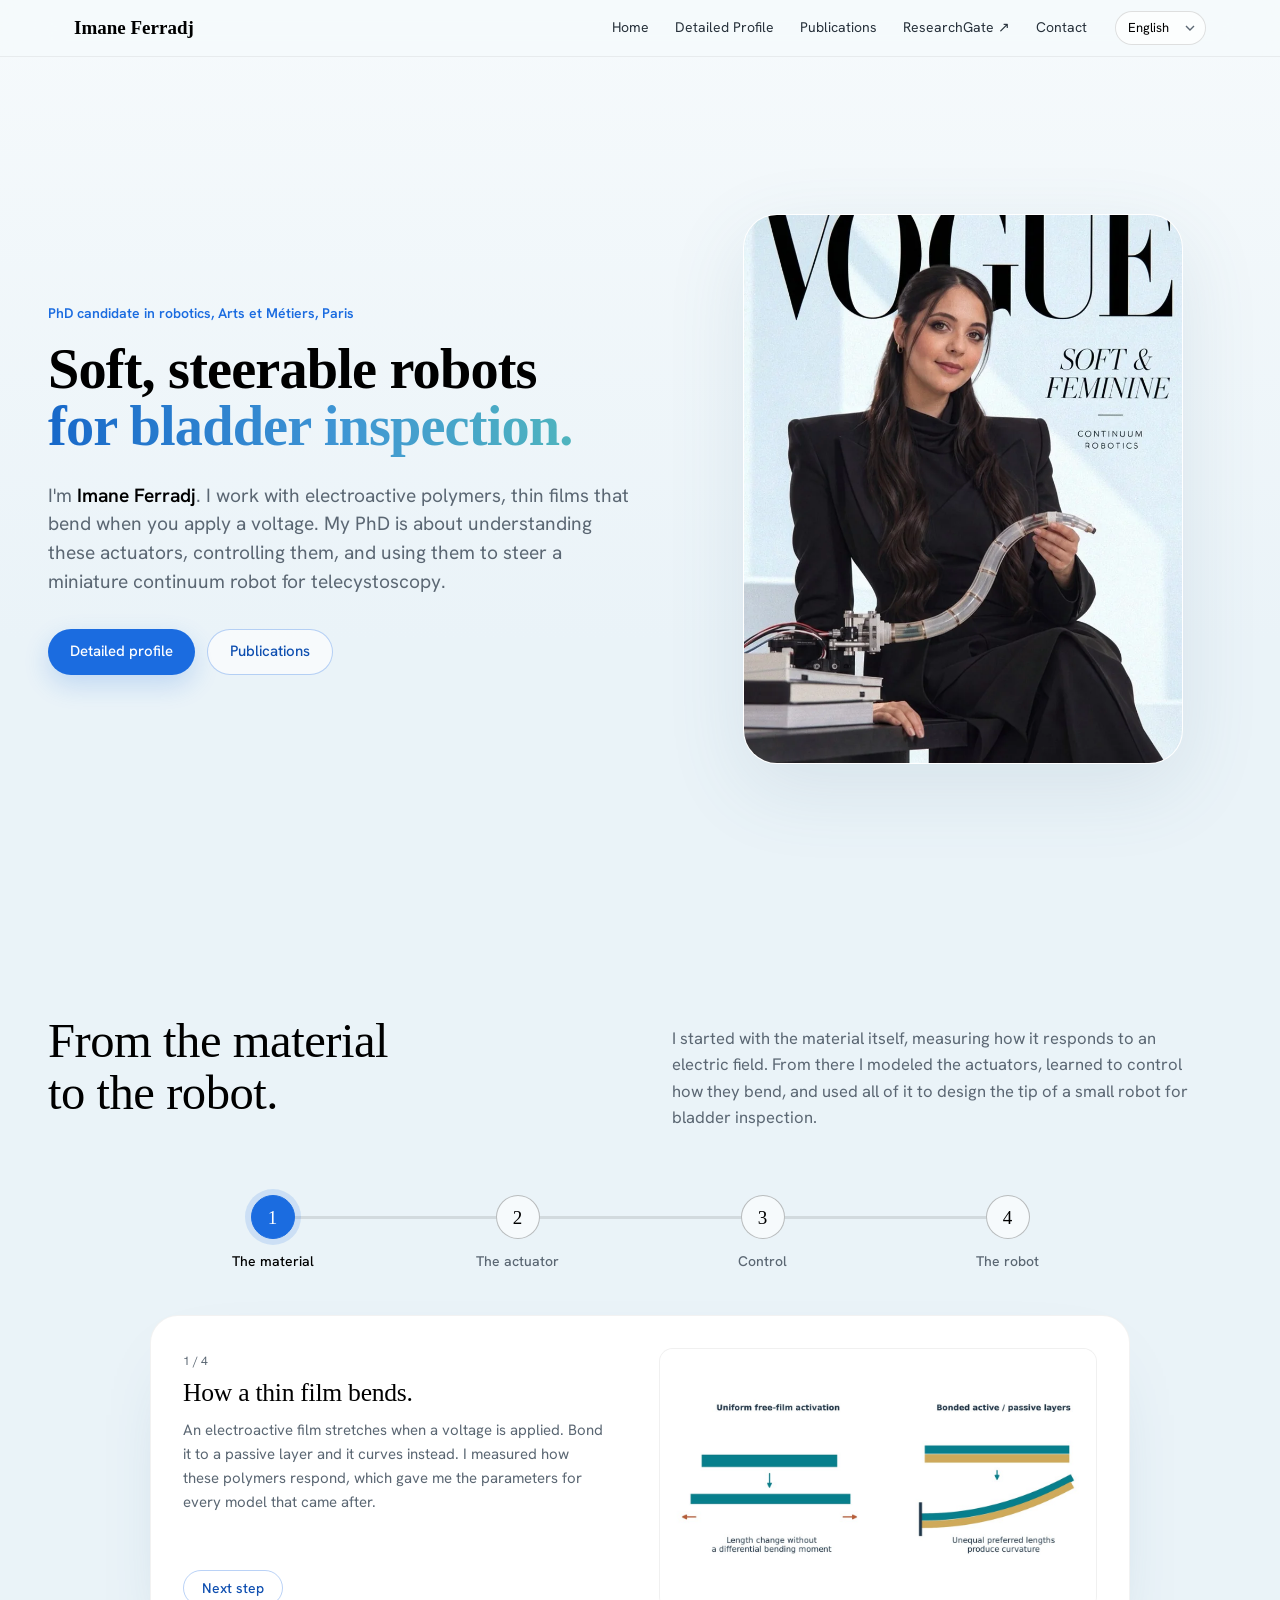
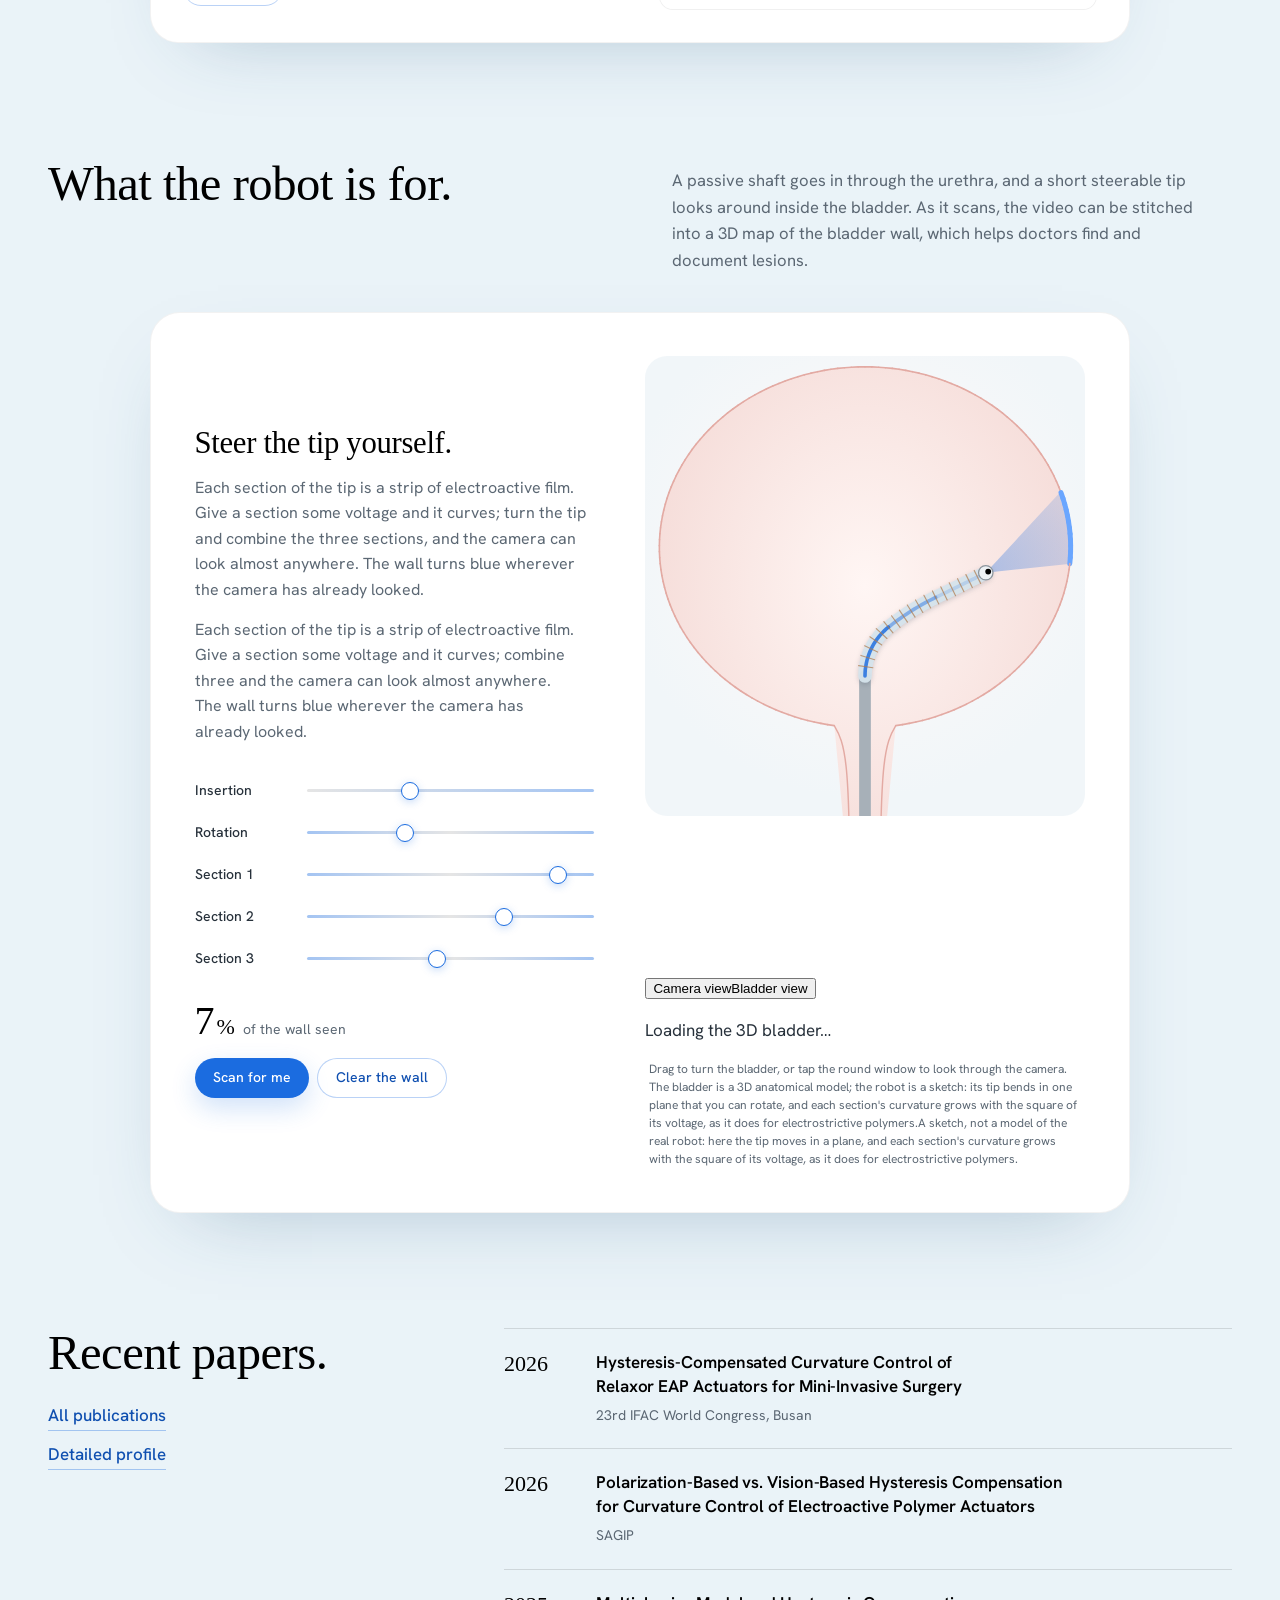
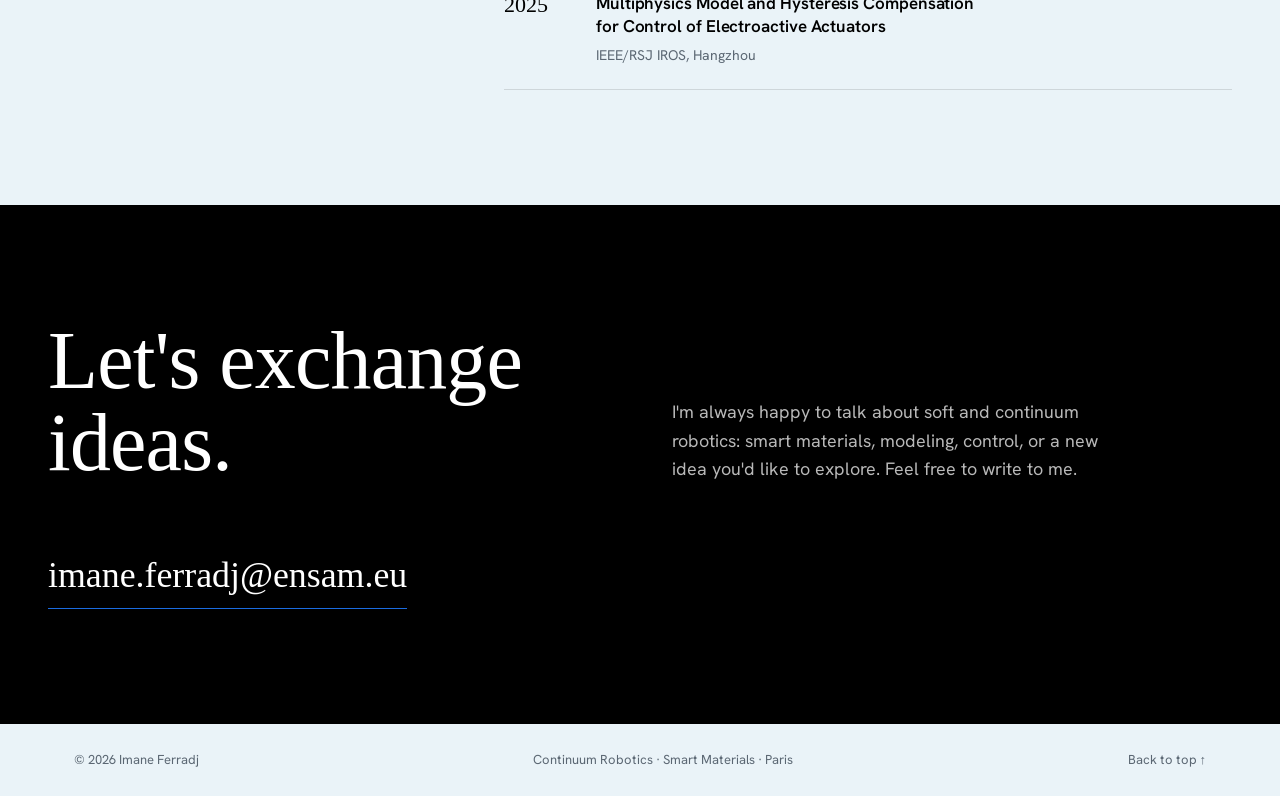
==== commit 3419bd38: "Add files via upload" ====
--- a/index.html
+++ b/index.html
@@ -16,6 +16,7 @@
 <script defer="" src="assets/i18n.js"></script>
 <script defer="" src="assets/script.js"></script>
 <script defer="" src="assets/steer.js"></script>
+<script defer="" src="assets/steer3d.js"></script>
 <script defer="" src="assets/chain.js"></script>
 <title data-i18n="t114">Imane Ferradj — Continuum Robotics</title>
 <meta content="Imane Ferradj — Continuum Robotics" property="og:title"/>
@@ -116,12 +117,14 @@
 <div class="steer">
 <div class="steer-copy">
 <h3 data-i18n="t119" id="steer-title">Steer the tip yourself.</h3>
-<p data-i18n="t120">Each section of the tip is a strip of electroactive film. Give a section some voltage and it curves; combine three and the camera can look almost anywhere. The wall turns blue wherever the camera has already looked.</p>
+<p class="only-3d" data-i18n="t152">Each section of the tip is a strip of electroactive film. Give a section some voltage and it curves; turn the tip and combine the three sections, and the camera can look almost anywhere. The wall turns blue wherever the camera has already looked.</p>
+<p class="only-2d" data-i18n="t120">Each section of the tip is a strip of electroactive film. Give a section some voltage and it curves; combine three and the camera can look almost anywhere. The wall turns blue wherever the camera has already looked.</p>
 <div class="steer-controls">
-<label class="steer-row"><span data-i18n="t121">Insertion</span><input dir="ltr" max="100" min="0" name="ins" type="range" value="45"/></label>
-<label class="steer-row"><span data-i18n="t122">Section 1</span><input dir="ltr" max="100" min="-100" name="s1" type="range" value="75"/></label>
-<label class="steer-row"><span data-i18n="t123">Section 2</span><input dir="ltr" max="100" min="-100" name="s2" type="range" value="-85"/></label>
-<label class="steer-row"><span data-i18n="t124">Section 3</span><input dir="ltr" max="100" min="-100" name="s3" type="range" value="95"/></label>
+<label class="steer-row"><span data-i18n="t121">Insertion</span><input dir="ltr" max="100" min="0" name="ins" type="range" value="35"/></label>
+<label class="steer-row only-3d"><span data-i18n="t145">Rotation</span><input dir="ltr" max="180" min="-180" name="rot" type="range" value="-60"/></label>
+<label class="steer-row"><span data-i18n="t122">Section 1</span><input dir="ltr" max="100" min="-100" name="s1" type="range" value="80"/></label>
+<label class="steer-row"><span data-i18n="t123">Section 2</span><input dir="ltr" max="100" min="-100" name="s2" type="range" value="40"/></label>
+<label class="steer-row"><span data-i18n="t124">Section 3</span><input dir="ltr" max="100" min="-100" name="s3" type="range" value="-10"/></label>
 </div>
 <div class="steer-bar">
 <p aria-live="polite" class="steer-score"><span class="num" dir="ltr"><b>0</b><span class="pct">%</span></span> <span data-i18n="t128">of the wall seen</span></p>
@@ -132,8 +135,13 @@
 </div>
 </div>
 <figure class="steer-stage">
+<div class="steer-view">
 <svg aria-label="The robot's tip inside the bladder. A cone shows what the camera sees, and the parts of the wall it has already seen are highlighted." class="steer-svg" data-i18n-alt="t130" role="img" viewBox="60 50 480 510"></svg>
-<figcaption data-i18n="t129">A sketch, not a model of the real robot: here the tip moves in a plane, and each section's curvature grows with the square of its voltage, as it does for electrostrictive polymers.</figcaption>
+<canvas aria-label="A 3D bladder with the robot's tip inside. The parts of the wall the camera has seen turn blue, and a round window shows what the camera sees." class="steer-canvas" data-i18n-alt="t149" role="img" tabindex="0"></canvas>
+<button aria-label="Swap the main view and the camera view" aria-pressed="false" class="steer-inset" data-i18n-alt="t147" type="button"><span class="steer-inset-label"><span class="when-out" data-i18n="t146">Camera view</span><span class="when-cam" data-i18n="t150">Bladder view</span></span></button>
+<p class="steer-loading" data-i18n="t151">Loading the 3D bladder…</p>
+</div>
+<figcaption><span class="only-3d" data-i18n="t148">Drag to turn the bladder, or tap the round window to look through the camera. The bladder is a 3D anatomical model; the robot is a sketch: its tip bends in one plane that you can rotate, and each section's curvature grows with the square of its voltage, as it does for electrostrictive polymers.</span><span class="only-2d" data-i18n="t129">A sketch, not a model of the real robot: here the tip moves in a plane, and each section's curvature grows with the square of its voltage, as it does for electrostrictive polymers.</span></figcaption>
 </figure>
 </div>
 </section>
--- a/assets/styles.css
+++ b/assets/styles.css
@@ -115,26 +115,22 @@
 .chain-node.is-done .chain-ring{background:#fff;border-color:var(--volt);color:var(--volt-deep)}
 .chain-node[aria-selected=true] .chain-ring{background:var(--volt);border-color:var(--volt);color:#fff;box-shadow:0 0 0 6px rgba(27,108,224,.14)}
 .chain-node[aria-selected=true] .chain-label{color:var(--ink)}
-.chain-panels{display:grid;margin-top:clamp(28px,3.5vw,44px);background:#fff;border-radius:28px;border:1px solid rgba(0,0,0,.05);box-shadow:0 30px 80px -44px rgba(40,90,130,.35)}
-.chain-panel{grid-area:1/1;display:grid;grid-template-columns:minmax(0,.8fr) minmax(0,1.2fr);gap:clamp(24px,4vw,56px);align-items:center;padding:clamp(24px,3.6vw,48px)}
+.chain-panels{display:grid;max-width:980px;margin:clamp(24px,3vw,36px) auto 0;background:#fff;border-radius:28px;border:1px solid rgba(0,0,0,.05);box-shadow:0 30px 80px -44px rgba(40,90,130,.35)}
+.chain-panel{grid-area:1/1;display:grid;grid-template-columns:minmax(0,1fr) minmax(0,1fr);gap:clamp(20px,3vw,40px);align-items:stretch;padding:clamp(20px,2.6vw,32px)}
+.chain-text{display:flex;flex-direction:column;align-items:flex-start;padding-block:4px}
 .js .chain.is-ready .chain-panel{opacity:0;visibility:hidden;transform:translateY(8px);transition:opacity .45s ease,transform .5s cubic-bezier(.2,.8,.2,1),visibility 0s linear .45s}
 .js .chain.is-ready .chain-panel.is-active{opacity:1;visibility:visible;transform:none;transition:opacity .45s ease .05s,transform .5s cubic-bezier(.2,.8,.2,1) .05s,visibility 0s}
 html:not(.js) .chain-panel{grid-area:auto}
-.chain-count{display:block;font-size:13px;color:var(--muted);font-variant-numeric:tabular-nums;margin-bottom:12px}
-.chain-text h3{margin:0;font-size:clamp(26px,2.6vw,36px);line-height:1.12}
-.chain-text p{margin:14px 0 0;color:var(--muted);font-size:clamp(16px,1.3vw,18px);line-height:1.65;max-width:440px}
-.chain-next{margin-top:24px;min-height:40px;padding:0 18px;border-radius:999px;border:1px solid rgba(27,108,224,.3);background:transparent;color:var(--volt-deep);font:inherit;font-size:14px;font-weight:500;cursor:pointer;transition:background .25s ease}
+.chain-count{display:block;font-size:12px;color:var(--muted);font-variant-numeric:tabular-nums;margin-bottom:8px}
+.chain-text h3{margin:0;font-size:clamp(22px,2vw,28px);line-height:1.15}
+.chain-text p{margin:10px 0 20px;color:var(--muted);font-size:15px;line-height:1.6;max-width:420px}
+.chain-next{margin-top:auto;min-height:36px;padding:0 18px;border-radius:999px;border:1px solid rgba(27,108,224,.3);background:transparent;color:var(--volt-deep);font:inherit;font-size:14px;font-weight:500;cursor:pointer;transition:background .25s ease}
 .chain-next:hover{background:rgba(27,108,224,.07)}
-.chain-fig{margin:0;height:320px;border-radius:18px;background:#fff;display:block}
-.chain-fig img{width:100%;height:100%;object-fit:contain}
+.chain-fig{margin:0;align-self:center;width:100%;aspect-ratio:5/3;border-radius:14px;overflow:hidden;background:#fff;border:1px solid rgba(0,0,0,.06)}
+.chain-fig img{display:block;width:100%;height:100%;object-fit:cover}
 
 /* ---------- What it's for + the steering sketch ---------- */
-.fig-mosaic{margin-top:clamp(36px,4vw,56px);display:grid;grid-template-columns:minmax(0,1.3fr) minmax(0,1fr);grid-template-rows:1fr 1fr;gap:clamp(14px,1.6vw,20px);height:clamp(420px,40vw,520px)}
-.fig-card{margin:0;min-height:0;background:#fff;border-radius:22px;border:1px solid rgba(0,0,0,.05);padding:18px 18px 14px;display:flex;flex-direction:column}
-.fig-main{grid-row:1/3}
-.fig-card img{flex:1;min-height:0;width:100%;height:100%;object-fit:contain}
-.fig-card figcaption{margin-top:10px;font-size:13px;color:var(--muted);text-align:center;flex:none}
-.goal .steer{margin-top:clamp(14px,1.8vw,24px);display:grid;grid-template-columns:minmax(0,1fr) minmax(0,440px);gap:clamp(28px,4vw,56px);align-items:center;background:var(--white);border-radius:30px;padding:clamp(22px,3.4vw,44px);border:1px solid rgba(0,0,0,.05);box-shadow:0 30px 80px -40px rgba(40,90,130,.35)}
+.goal .steer{max-width:980px;margin:clamp(28px,3vw,40px) auto 0;display:grid;grid-template-columns:minmax(0,1fr) minmax(0,440px);gap:clamp(28px,4vw,56px);align-items:center;background:var(--white);border-radius:30px;padding:clamp(22px,3.4vw,44px);border:1px solid rgba(0,0,0,.05);box-shadow:0 30px 80px -40px rgba(40,90,130,.35)}
 .steer-copy h3{margin:0;font-size:clamp(26px,2.4vw,34px);line-height:1.1}
 .steer-copy>p{color:var(--muted);font-size:16px;line-height:1.6;max-width:460px;margin:14px 0 0}
 .steer-controls{margin-top:26px;display:grid;gap:2px;max-width:440px}
@@ -269,12 +265,8 @@
 
 /* ---------- Responsive ---------- */
 @media (max-width:1060px){
-  .chain-panel{grid-template-columns:1fr;align-items:start}
-  .fig-mosaic{grid-template-columns:1fr 1fr;grid-template-rows:auto;height:auto}
-  .fig-main{grid-row:auto;grid-column:1/-1}
-  .fig-card img{height:260px;flex:none}
-  .fig-main img{height:360px}
-  .chain-fig{height:260px;order:-1}
+  .chain-panel{grid-template-columns:1fr;align-items:start;align-content:start}
+  .chain-fig{order:-1;max-width:520px;align-self:start}
 }
 @media (max-width:960px){
   .split-hero,.profile-layout,.papers-grid,.split-head,.next-inner{grid-template-columns:1fr}
@@ -296,12 +288,7 @@
   .chain-label{font-size:12px}
   .chain-ring{width:38px;height:38px;font-size:17px}
   .chain-track::before,.chain-track::after{top:18px}
-  .chain-fig{height:200px}
   .chain-panels{border-radius:22px}
-  .fig-mosaic{grid-template-columns:1fr;grid-template-rows:auto;height:auto}
-  .fig-main{grid-row:auto}
-  .fig-mosaic{grid-template-columns:1fr}
-  .fig-card img,.fig-main img{height:230px}
   .goal .steer{border-radius:24px;padding:18px}
   .steer-svg{max-height:360px}
   .steer-row{grid-template-columns:84px 1fr;gap:12px}
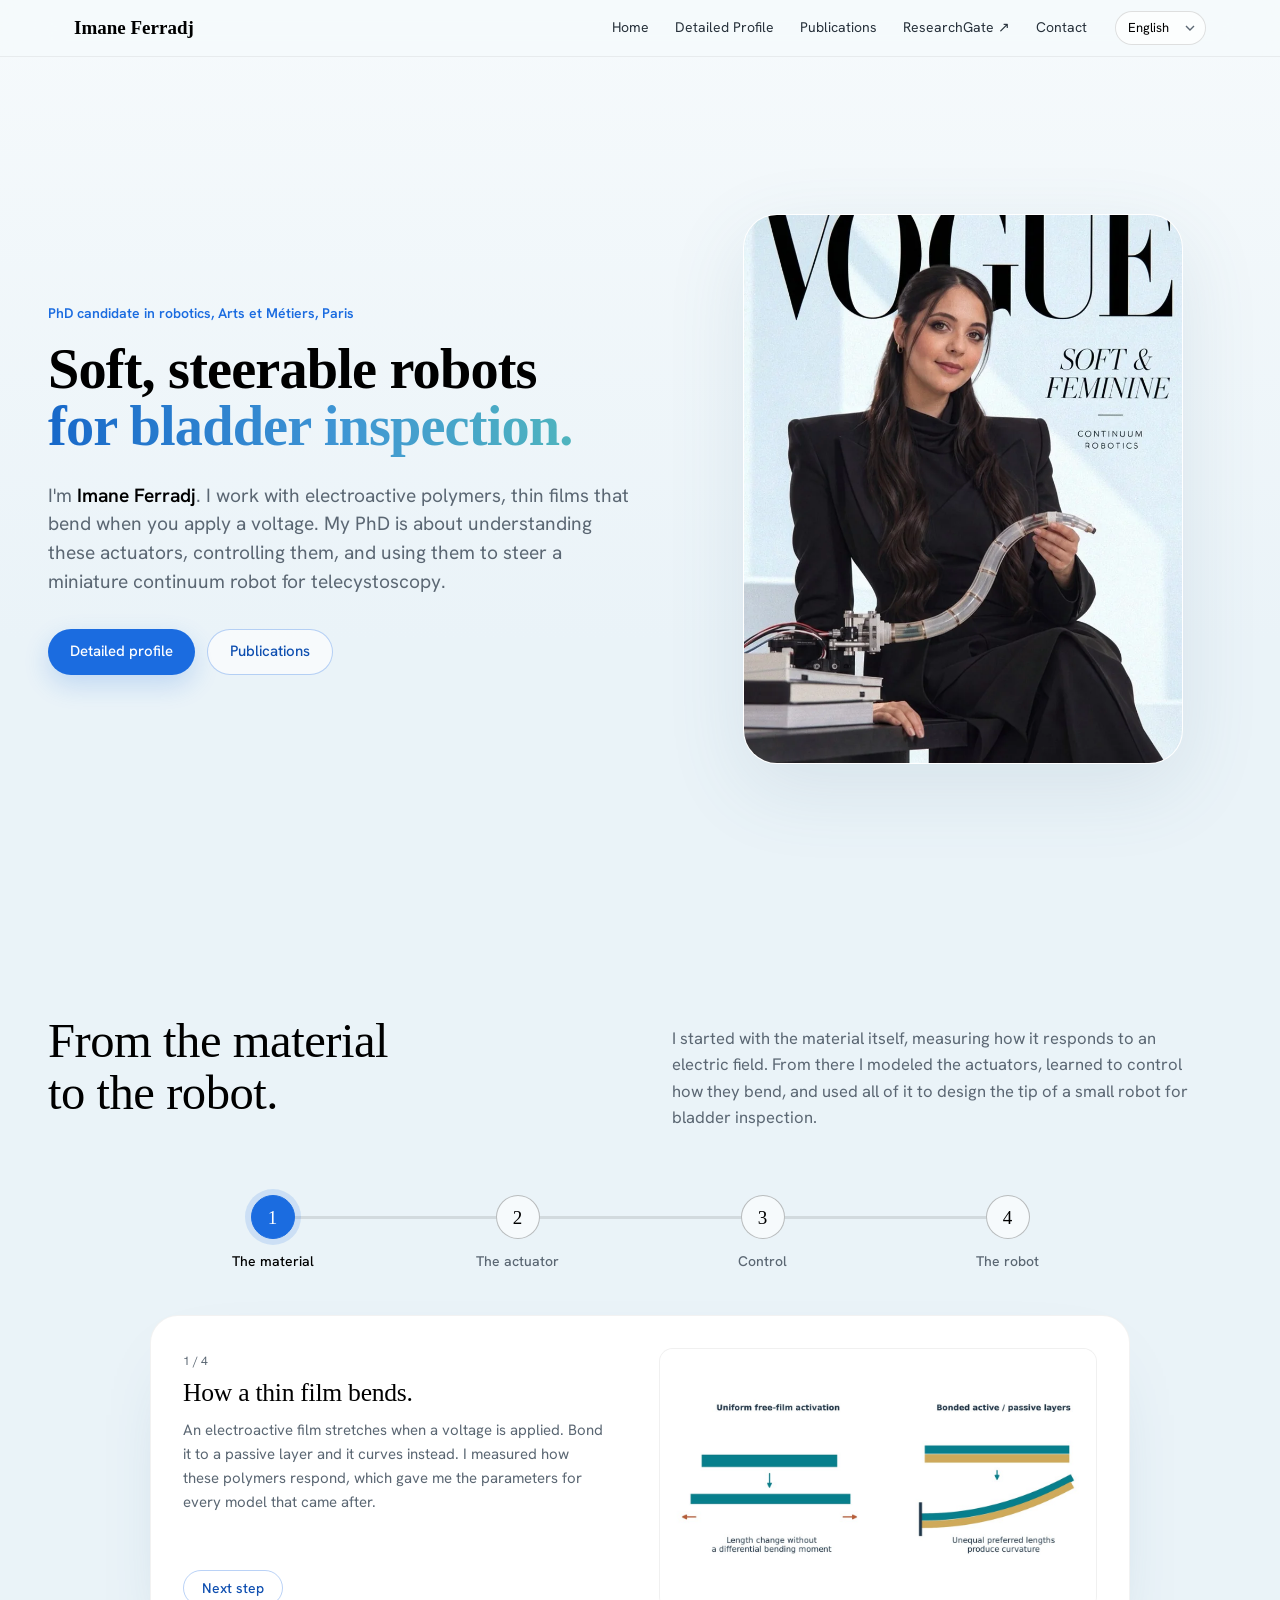
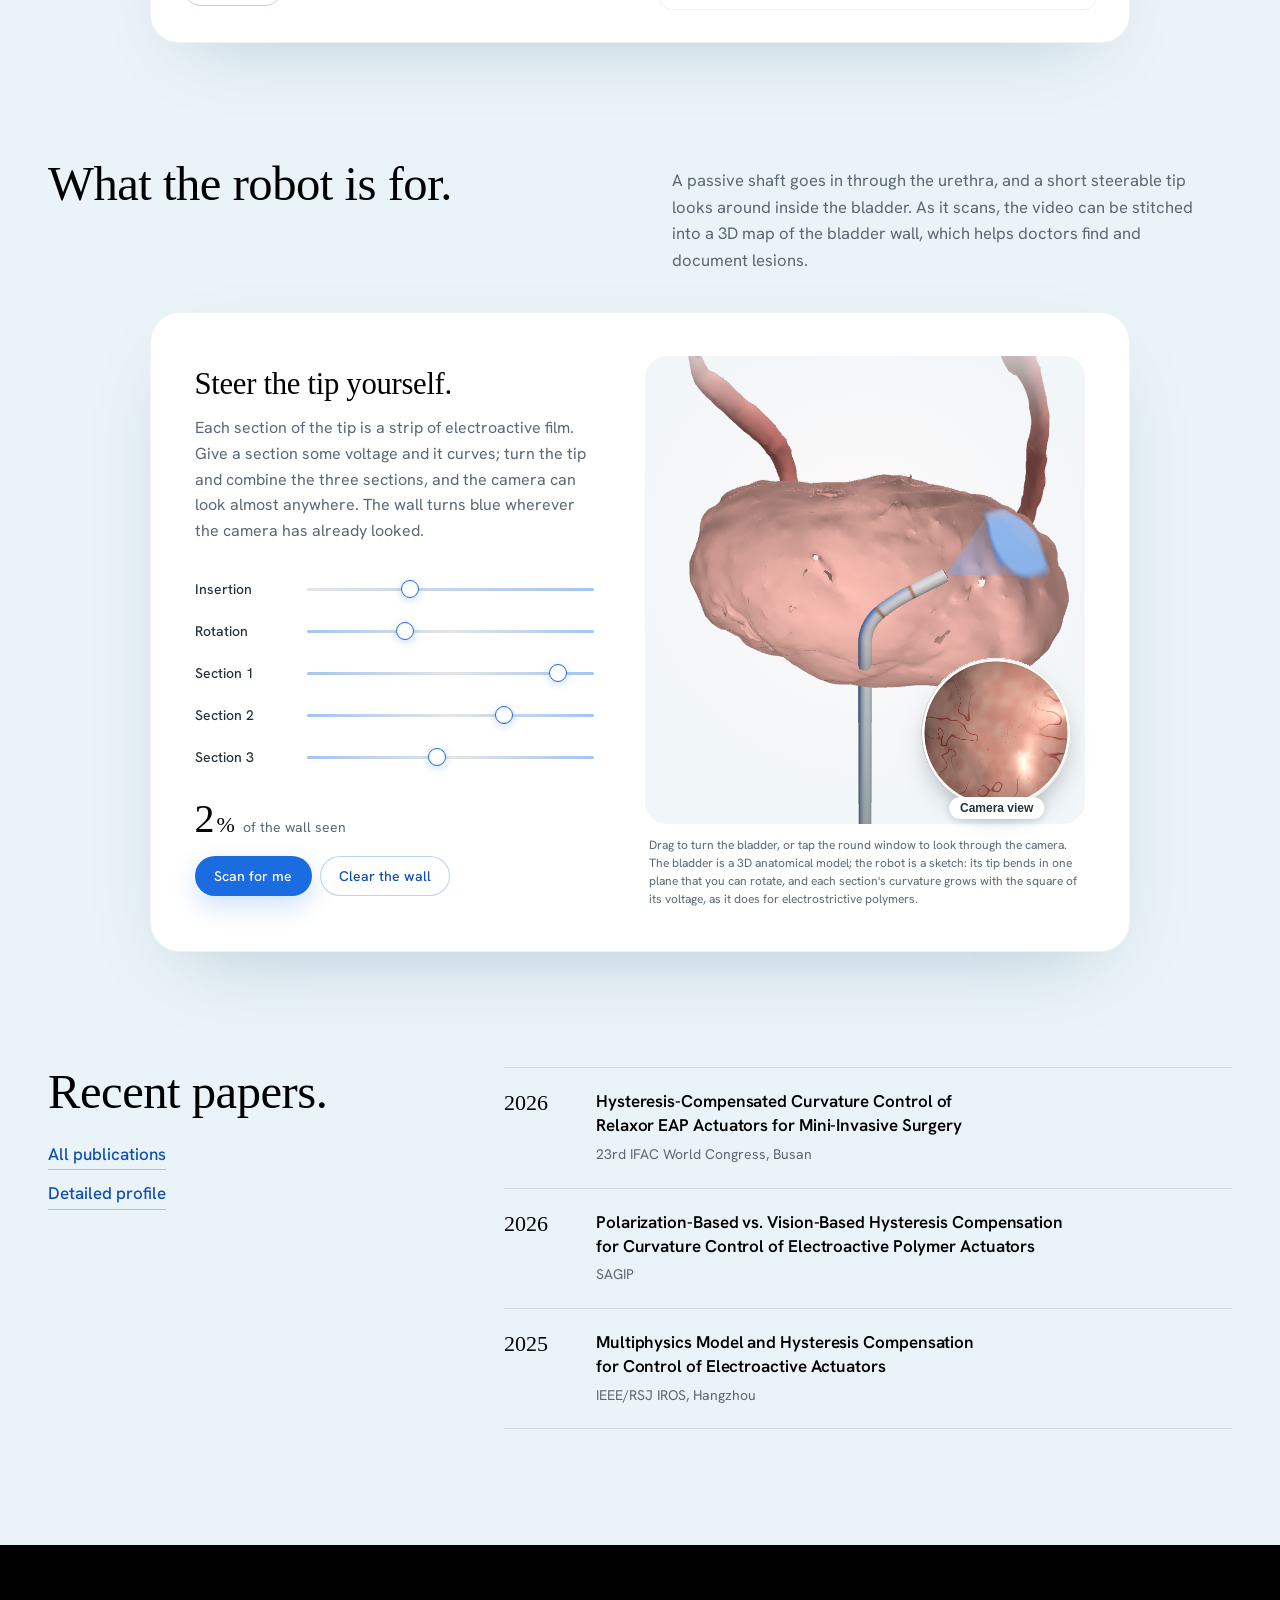
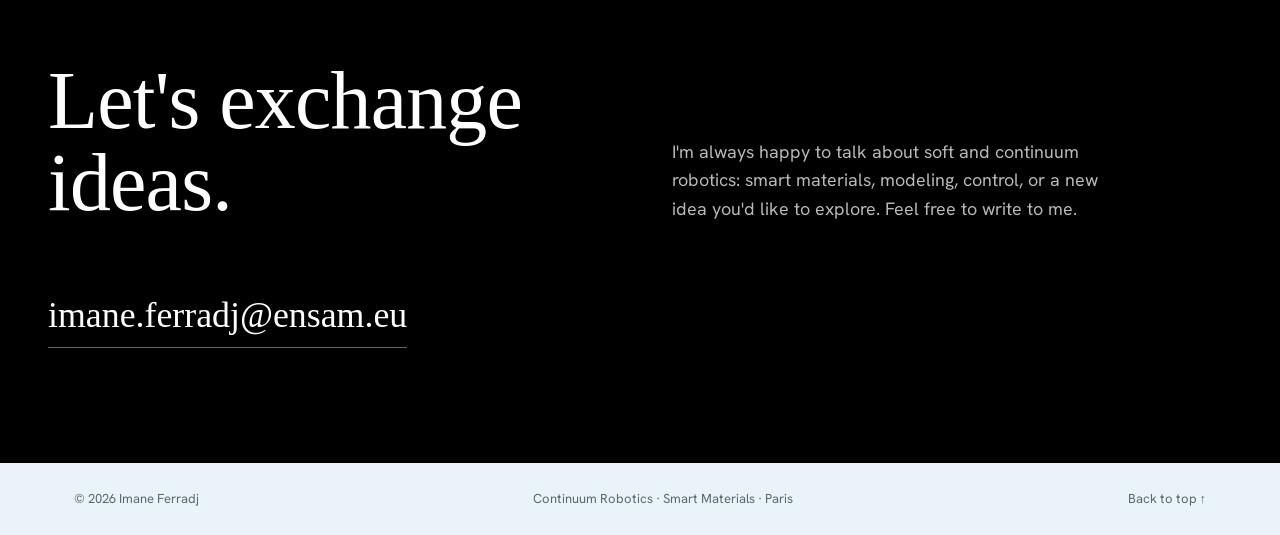
==== commit e87e1fe9: "Add files via upload" ====
--- a/index.html
+++ b/index.html
@@ -3,6 +3,7 @@
 <html lang="en">
 <head>
 <meta charset="utf-8"/>
+<meta content="noimageindex" name="robots"/>
 <meta content="width=device-width, initial-scale=1.0" name="viewport"/>
 <meta content="#edf7fc" name="theme-color"/>
 <script>(function(){var d=document.documentElement,l=null;d.classList.add("js");try{l=new URLSearchParams(location.search).get("lang")||localStorage.getItem("lang")}catch(e){}if(l==="fr"||l==="ar"||l==="ja"){d.lang=l;if(l==="ar")d.dir="rtl";d.classList.add("i18n-pending");setTimeout(function(){d.classList.remove("i18n-pending")},1500)}})();</script>
--- a/assets/styles.css
+++ b/assets/styles.css
@@ -150,11 +150,30 @@
 .steer-score .pct{font-family:var(--serif);font-size:22px;color:var(--ink)}
 .steer-buttons{display:flex;gap:8px;flex-wrap:wrap}
 .steer-buttons .button{min-height:40px;padding:0 18px;font-size:14px}
+.steer-buttons .steer-scan{min-width:8.4em}
 .steer-scan .when-busy{display:none}
 .is-scanning .steer-scan .when-idle{display:none}
 .is-scanning .steer-scan .when-busy{display:inline}
 .steer-stage{margin:0;justify-self:center;width:100%}
 .steer-svg{display:block;width:100%;height:auto;max-height:460px;border-radius:22px;background:radial-gradient(circle at 50% 42%,#fffaf9,#f1f6f9 72%)}
+.steer-view{position:relative}
+.steer-canvas{display:block;width:100%;aspect-ratio:480/510;max-height:520px;border-radius:22px;background:radial-gradient(circle at 50% 42%,#fffaf9,#f1f6f9 72%);cursor:grab;touch-action:pan-y;-webkit-tap-highlight-color:transparent}
+.steer-canvas:active{cursor:grabbing}
+.steer-canvas:focus{outline:none}
+.steer-canvas:focus-visible{outline:2px solid var(--volt);outline-offset:3px}
+.steer-inset{position:absolute;inset-inline-end:14px;bottom:16px;width:34%;aspect-ratio:1/1;padding:0;border:0;border-radius:50%;background:transparent;cursor:pointer;box-shadow:0 12px 28px -12px rgba(40,50,70,.55);-webkit-tap-highlight-color:transparent}
+.steer-inset:focus-visible{outline:2px solid var(--volt);outline-offset:3px}
+.steer-inset-label{position:absolute;left:50%;bottom:-11px;transform:translateX(-50%);white-space:nowrap;font-size:12px;font-weight:600;line-height:1;color:var(--text);background:var(--white);padding:5px 11px;border-radius:999px;box-shadow:0 2px 8px rgba(40,60,80,.18)}
+.steer-inset .when-cam,.is-camera .steer-inset .when-out{display:none}
+.is-camera .steer-inset .when-cam{display:inline}
+.steer-loading{display:none;position:absolute;inset:0;margin:0;place-items:center;font-size:13px;color:var(--muted)}
+.is-loading .steer-loading{display:grid}
+.is-loading .steer-inset{visibility:hidden}
+.steer .steer-svg,.steer .only-2d{display:none}
+.is-2d .steer-svg{display:block}
+.is-2d p.only-2d{display:block}
+.is-2d span.only-2d{display:inline}
+.is-2d .only-3d,.is-2d .steer-canvas,.is-2d .steer-inset{display:none}
 .steer-stage figcaption{margin:12px 4px 0;font-size:12px;line-height:1.5;color:var(--muted)}
 .st-urethra{fill:none;stroke:var(--tissue);stroke-width:1.6}
 .st-wall line{stroke:var(--tissue);stroke-width:1.8;stroke-linecap:round;transition:stroke .5s ease,stroke-width .5s ease}
@@ -291,6 +310,8 @@
   .chain-panels{border-radius:22px}
   .goal .steer{border-radius:24px;padding:18px}
   .steer-svg{max-height:360px}
+  .steer-canvas{max-height:440px}
+  .steer-inset-label{font-size:11px;padding:4px 9px}
   .steer-row{grid-template-columns:84px 1fr;gap:12px}
   .paper-list li{grid-template-columns:1fr;gap:4px}
   .timeline-entry,.pub-card{grid-template-columns:1fr;gap:8px}
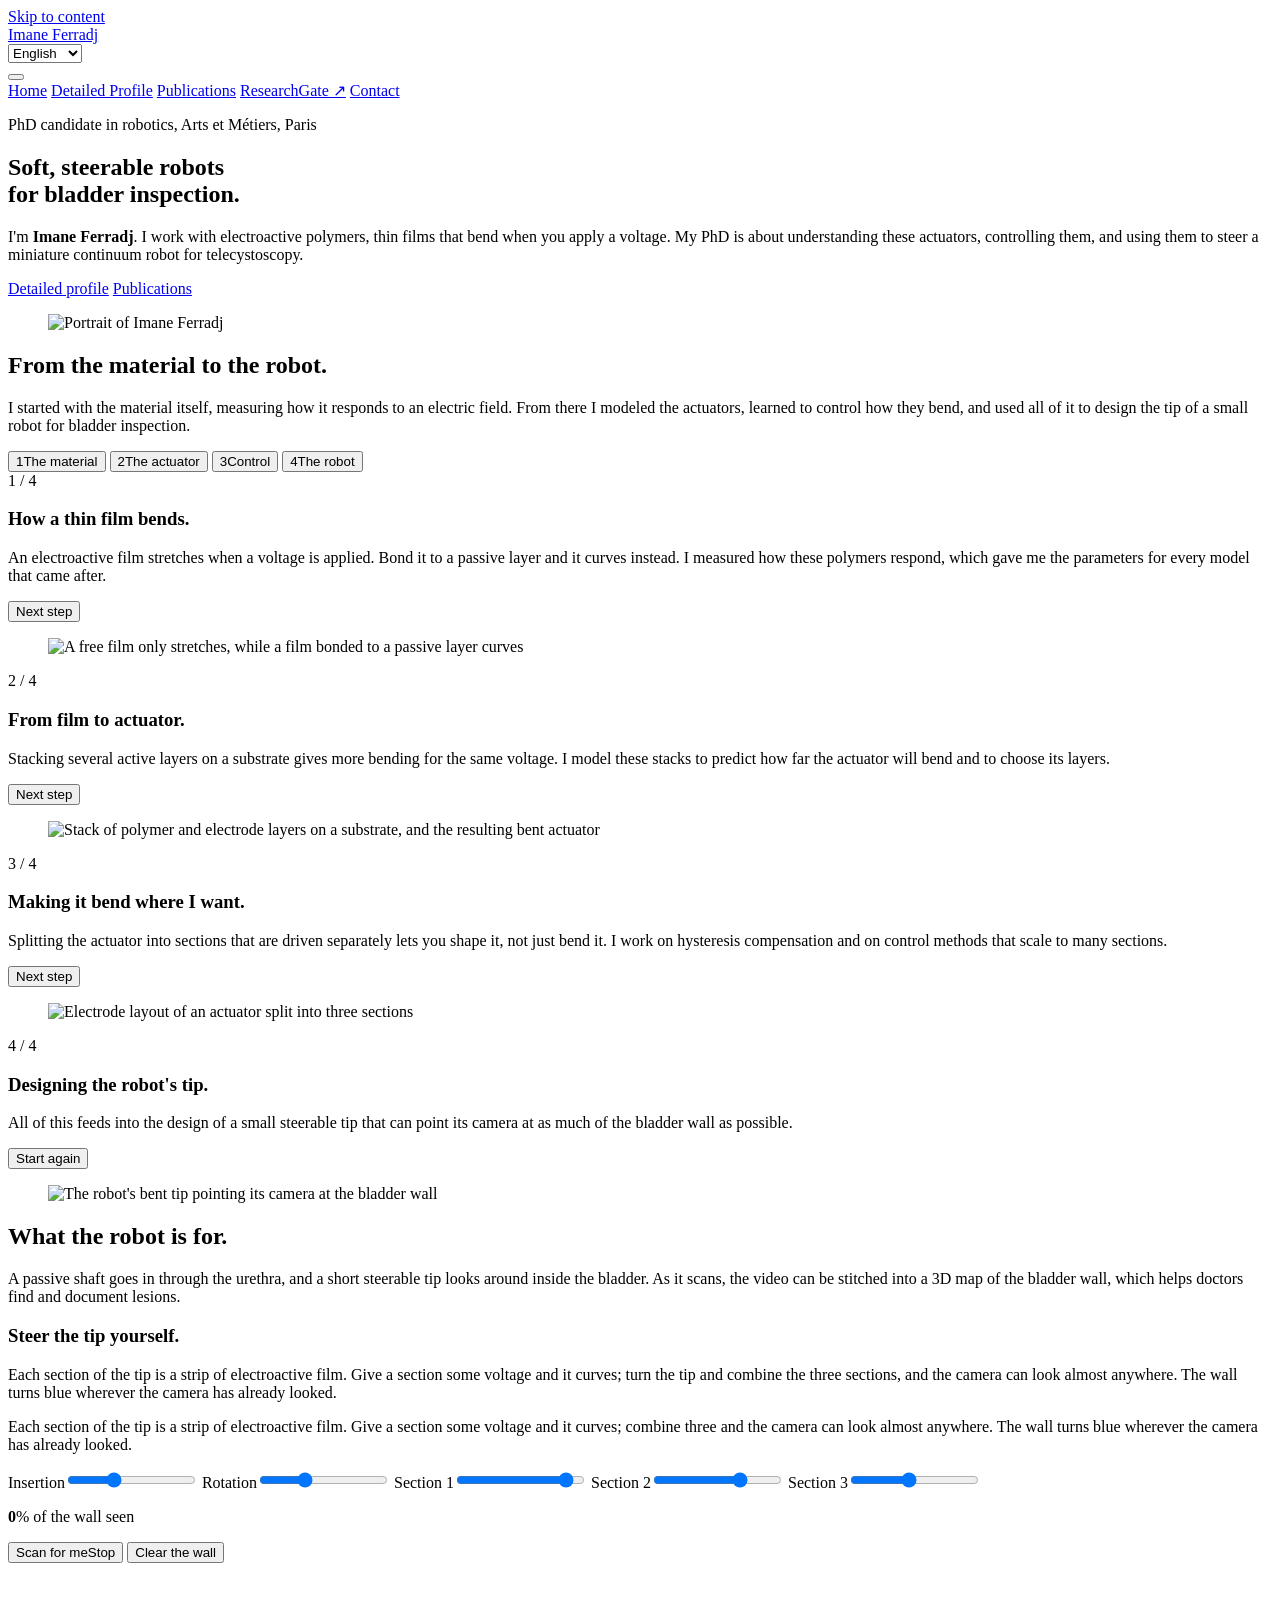
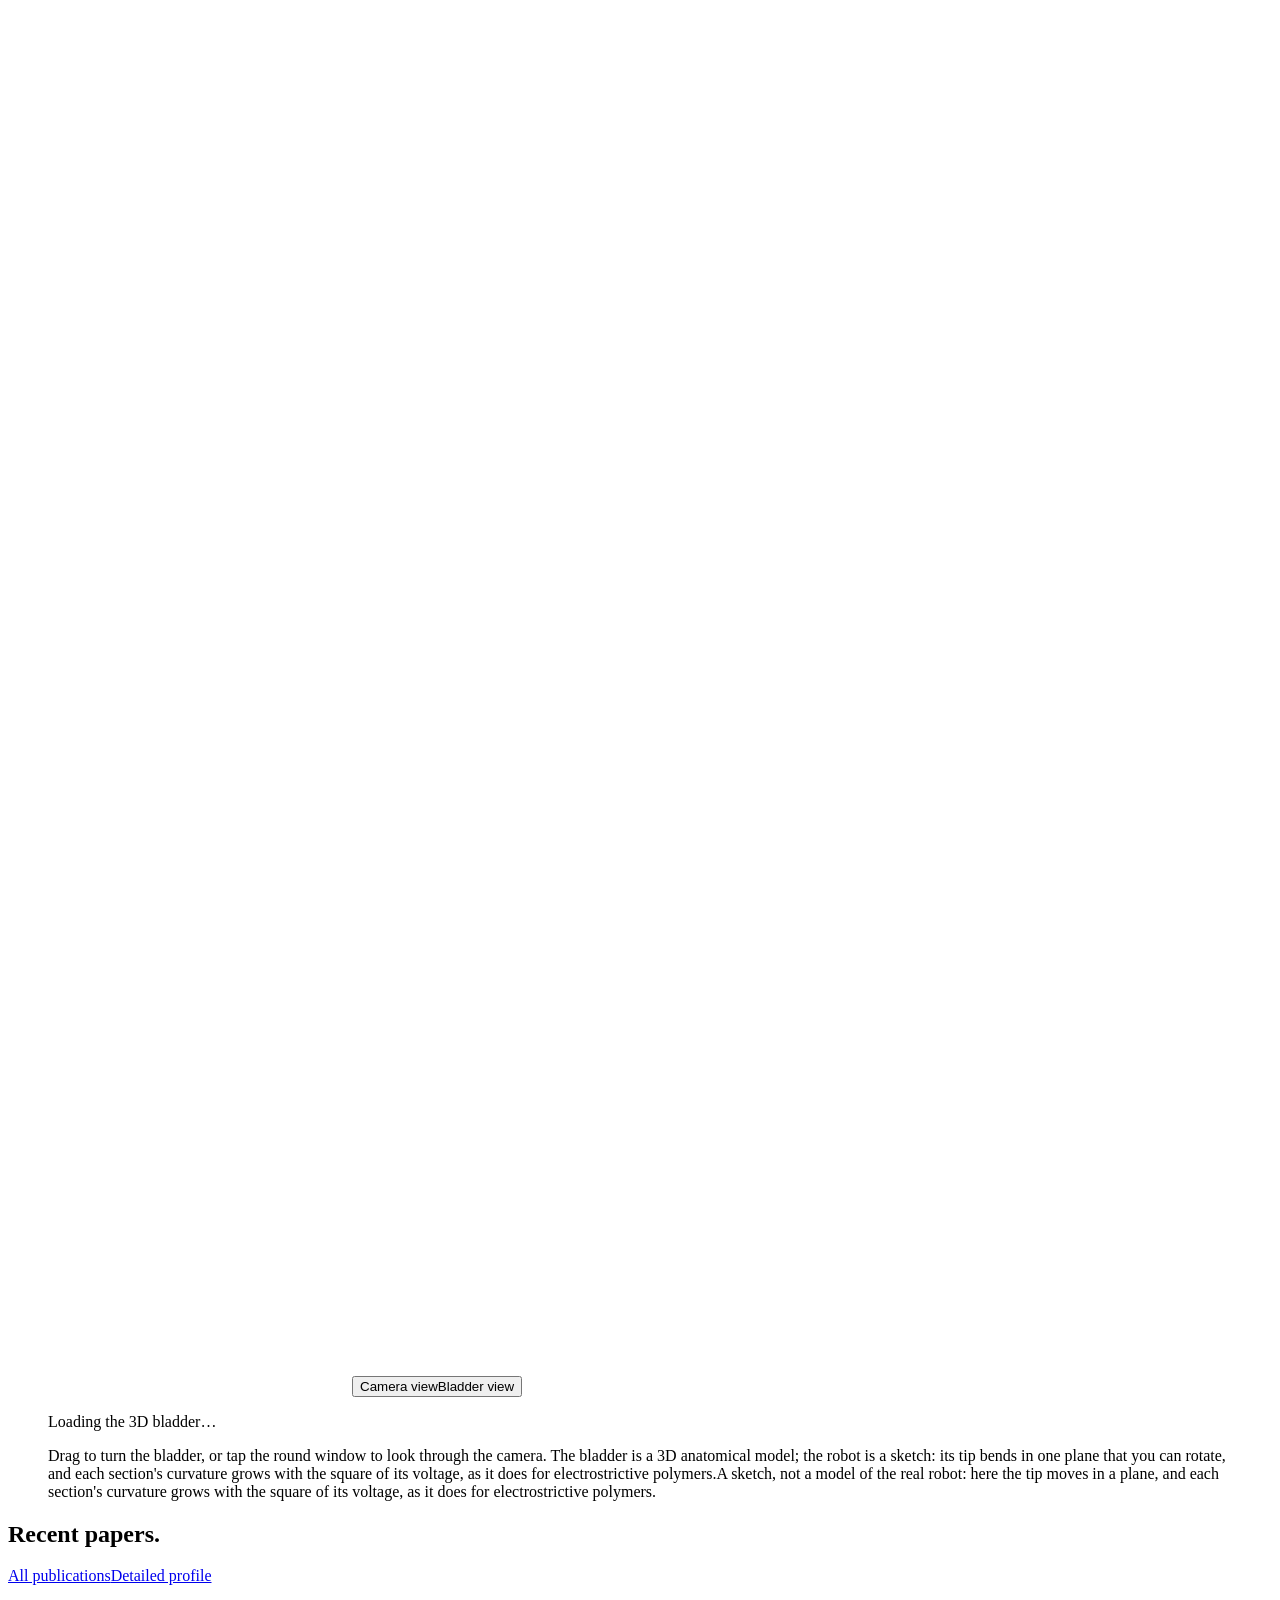
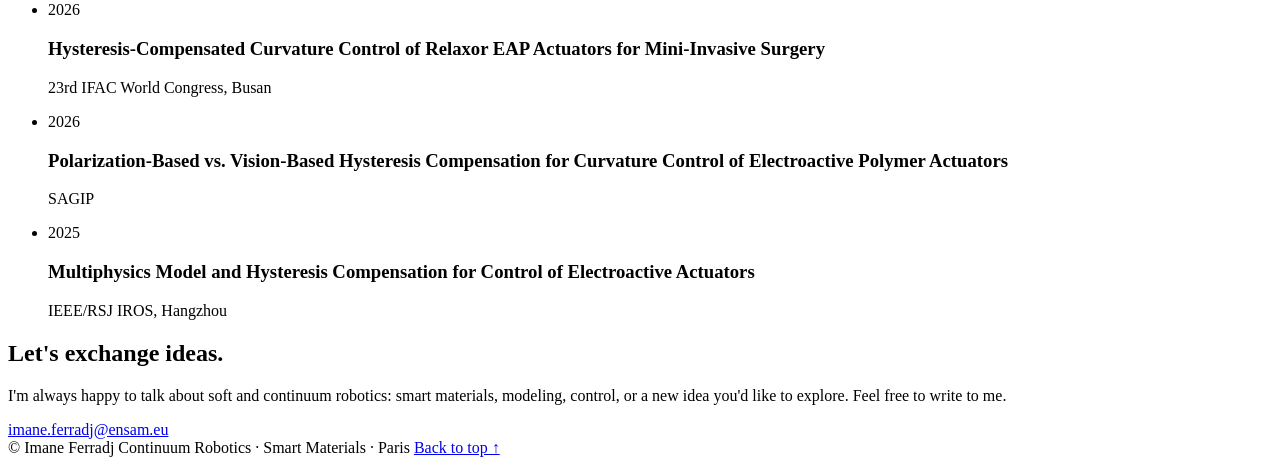
==== commit 501fcb80: "Add files via upload" ====
--- a/index.html
+++ b/index.html
@@ -22,7 +22,7 @@
 <title data-i18n="t114">Imane Ferradj — Continuum Robotics</title>
 <meta content="Imane Ferradj — Continuum Robotics" property="og:title"/>
 <meta content="Modeling, control, and optimization of electroactive actuators for continuum robotics." property="og:description"/>
-<meta content="https://imaneferradj.github.io/assets/fig-clinical.jpg" property="og:image"/>
+<meta content="https://imaneferradj.github.io/img/share-preview.jpg" property="og:image"/>
 <meta content="https://imaneferradj.github.io/" property="og:url"/>
 <meta content="summary_large_image" name="twitter:card"/>
 <link href="https://imaneferradj.github.io/" rel="canonical"/>
@@ -71,8 +71,8 @@
 <div class="hero-visual reveal">
 <figure class="portrait">
 <picture>
-<source srcset="assets/imane-ferradj-hero.webp" type="image/webp"/>
-<img alt="Portrait of Imane Ferradj" data-i18n-alt="t035" fetchpriority="high" height="1194" onerror="this.onerror=null;this.src='assets/imane-ferradj-hero.png'" src="assets/imane-ferradj-hero.jpg" width="823"/>
+<source srcset="img/portrait.webp" type="image/webp"/>
+<img alt="Portrait of Imane Ferradj" data-i18n-alt="t035" fetchpriority="high" height="1194" src="img/portrait.jpg" width="823"/>
 </picture>
 </figure>
 </div>
@@ -92,19 +92,19 @@
 <div class="chain-panels">
 <div aria-labelledby="chain-tab-1" class="chain-panel is-active" id="chain-1" role="tabpanel">
 <div class="chain-text"><span aria-hidden="true" class="chain-count">1 / 4</span><h3 data-i18n="t013">How a thin film bends.</h3><p data-i18n="t014">An electroactive film stretches when a voltage is applied. Bond it to a passive layer and it curves instead. I measured how these polymers respond, which gave me the parameters for every model that came after.</p><button class="chain-next" data-i18n="t143" type="button">Next step</button></div>
-<figure class="chain-fig"><img alt="A free film only stretches, while a film bonded to a passive layer curves" data-i18n-alt="t036" height="720" loading="lazy" src="assets/chain-strain-bending.jpg" width="1200"/></figure>
+<figure class="chain-fig"><img alt="A free film only stretches, while a film bonded to a passive layer curves" data-i18n-alt="t036" height="720" loading="lazy" src="img/chain-strain-bending.jpg" width="1200"/></figure>
 </div>
 <div aria-labelledby="chain-tab-2" class="chain-panel" id="chain-2" role="tabpanel">
 <div class="chain-text"><span aria-hidden="true" class="chain-count">2 / 4</span><h3 data-i18n="t016">From film to actuator.</h3><p data-i18n="t017">Stacking several active layers on a substrate gives more bending for the same voltage. I model these stacks to predict how far the actuator will bend and to choose its layers.</p><button class="chain-next" data-i18n="t143" type="button">Next step</button></div>
-<figure class="chain-fig"><img alt="Stack of polymer and electrode layers on a substrate, and the resulting bent actuator" data-i18n-alt="t037" height="720" loading="lazy" src="assets/chain-multilayer.jpg" width="1200"/></figure>
+<figure class="chain-fig"><img alt="Stack of polymer and electrode layers on a substrate, and the resulting bent actuator" data-i18n-alt="t037" height="720" loading="lazy" src="img/chain-multilayer.jpg" width="1200"/></figure>
 </div>
 <div aria-labelledby="chain-tab-3" class="chain-panel" id="chain-3" role="tabpanel">
 <div class="chain-text"><span aria-hidden="true" class="chain-count">3 / 4</span><h3 data-i18n="t019">Making it bend where I want.</h3><p data-i18n="t020">Splitting the actuator into sections that are driven separately lets you shape it, not just bend it. I work on hysteresis compensation and on control methods that scale to many sections.</p><button class="chain-next" data-i18n="t143" type="button">Next step</button></div>
-<figure class="chain-fig"><img alt="Electrode layout of an actuator split into three sections" data-i18n-alt="t038" height="720" loading="lazy" src="assets/chain-three-sections.jpg" width="1200"/></figure>
+<figure class="chain-fig"><img alt="Electrode layout of an actuator split into three sections" data-i18n-alt="t038" height="720" loading="lazy" src="img/chain-three-sections.jpg" width="1200"/></figure>
 </div>
 <div aria-labelledby="chain-tab-4" class="chain-panel" id="chain-4" role="tabpanel">
 <div class="chain-text"><span aria-hidden="true" class="chain-count">4 / 4</span><h3 data-i18n="t022">Designing the robot's tip.</h3><p data-i18n="t023">All of this feeds into the design of a small steerable tip that can point its camera at as much of the bladder wall as possible.</p><button class="chain-next" data-i18n="t144" type="button">Start again</button></div>
-<figure class="chain-fig"><img alt="The robot's bent tip pointing its camera at the bladder wall" data-i18n-alt="t039" height="720" loading="lazy" src="assets/chain-wall-inspection.jpg" width="1200"/></figure>
+<figure class="chain-fig"><img alt="The robot's bent tip pointing its camera at the bladder wall" data-i18n-alt="t039" height="720" loading="lazy" src="img/chain-wall-inspection.jpg" width="1200"/></figure>
 </div>
 </div>
 </div>
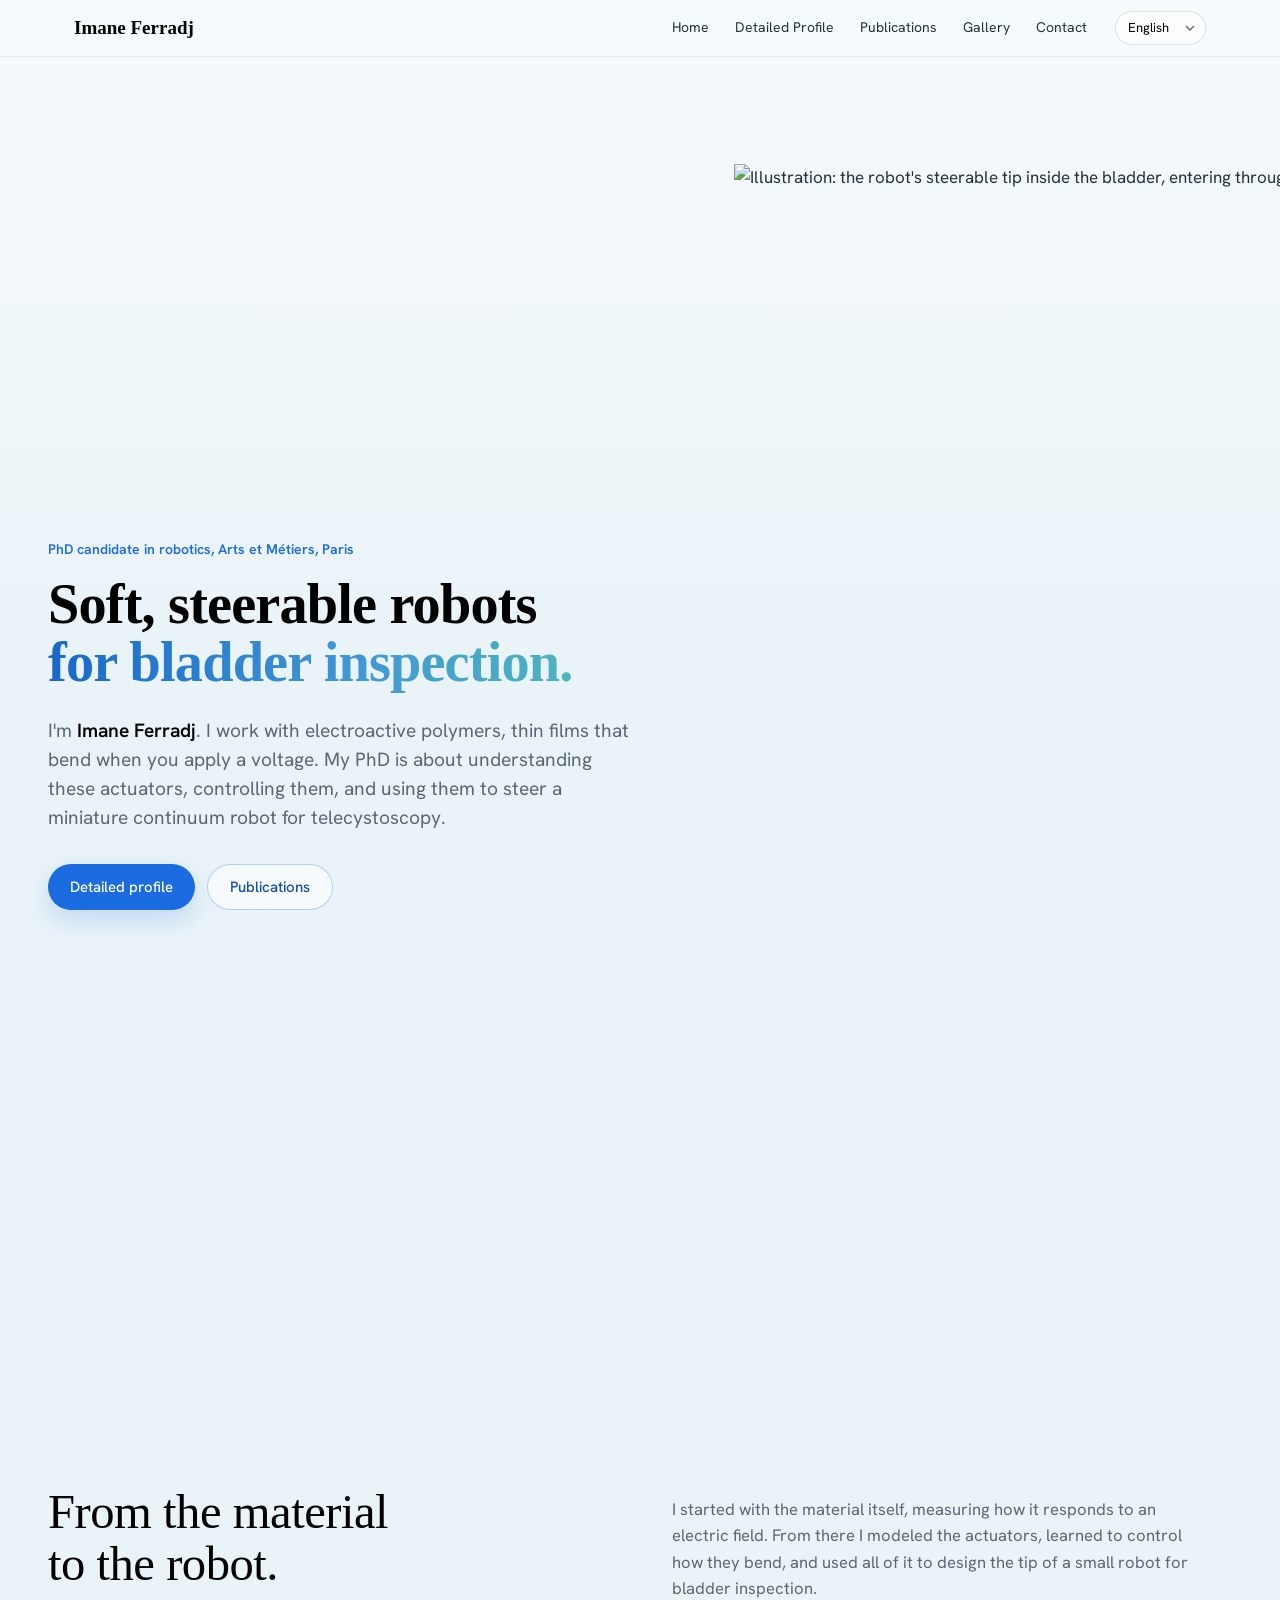
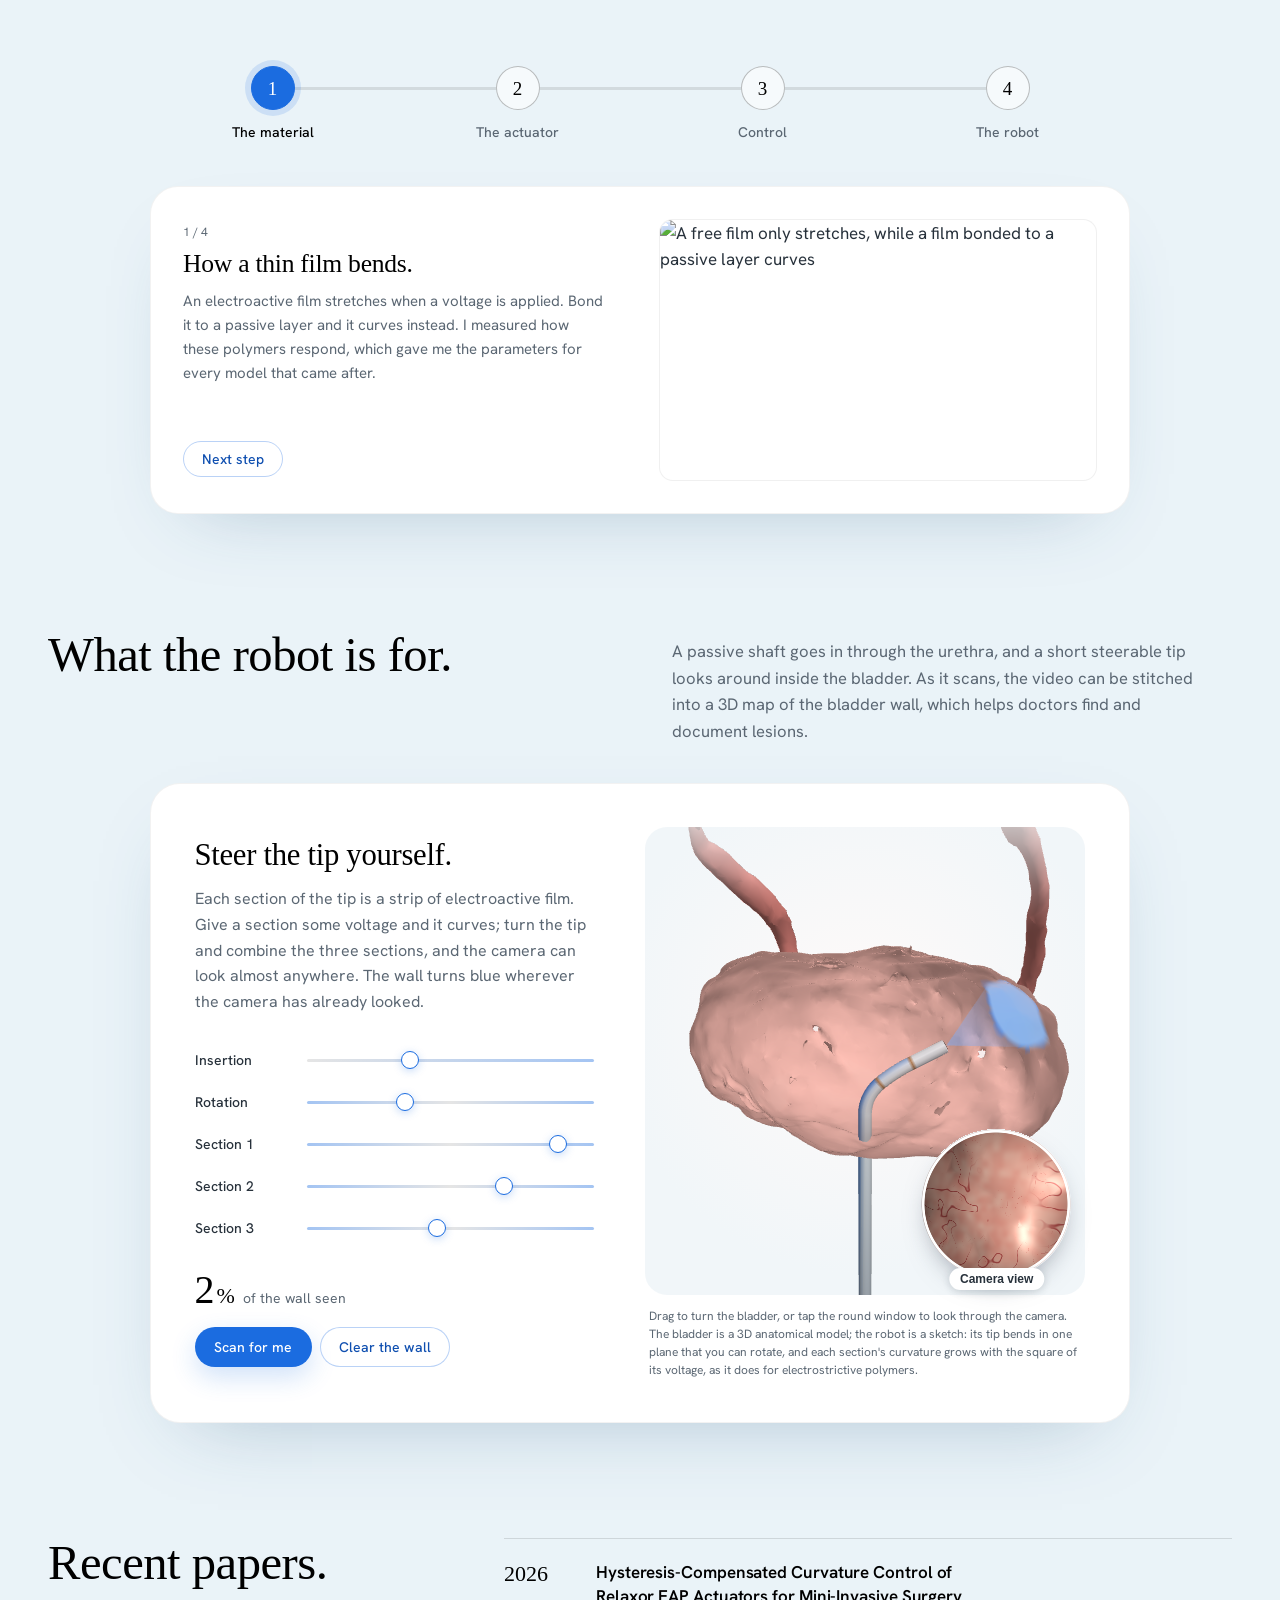
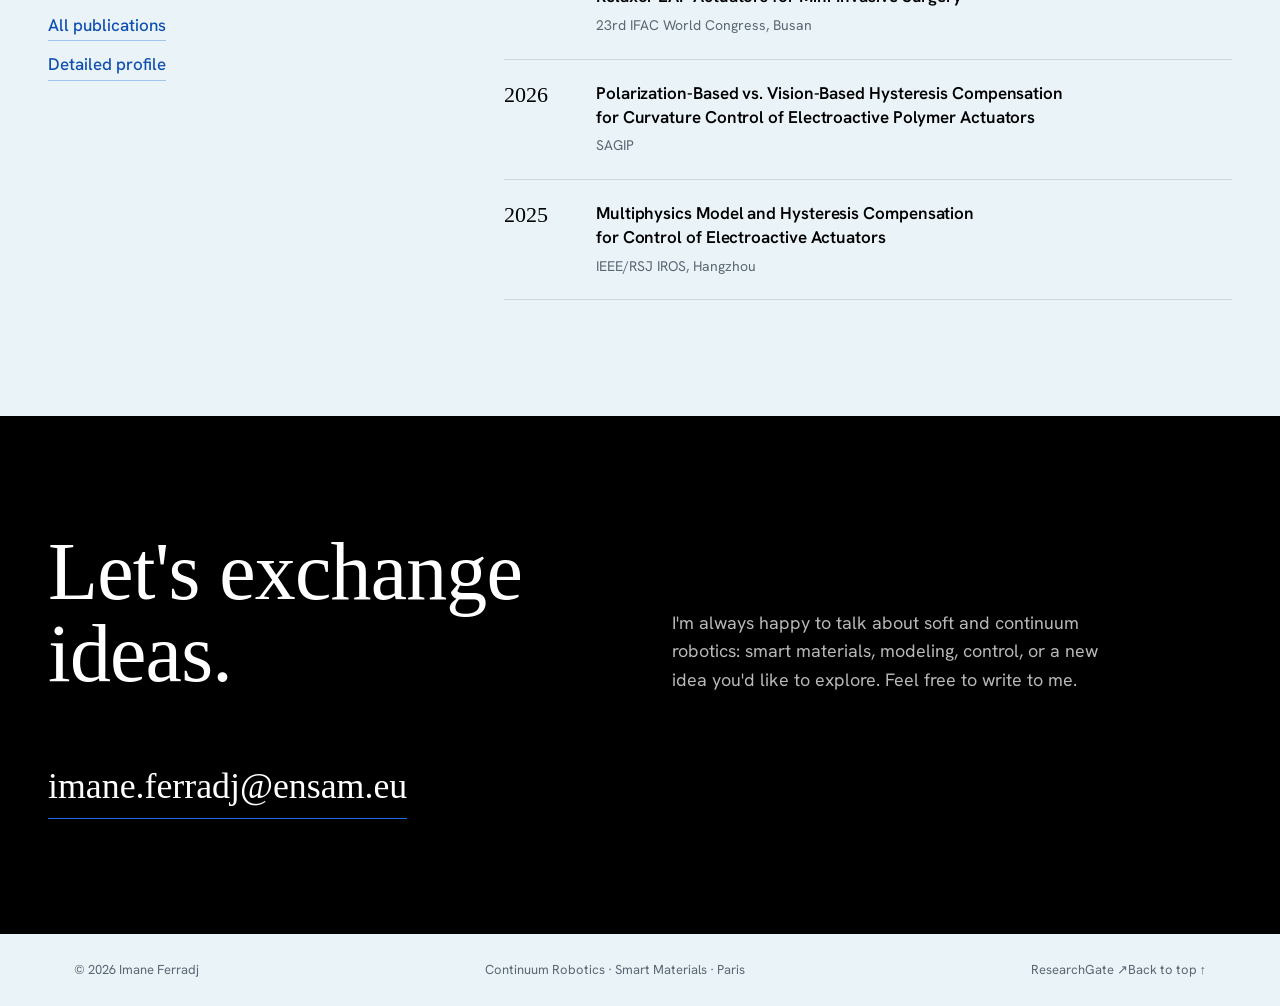
==== commit 94c86355: "Add files via upload" ====
--- a/index.html
+++ b/index.html
@@ -7,7 +7,8 @@
 <meta content="width=device-width, initial-scale=1.0" name="viewport"/>
 <meta content="#edf7fc" name="theme-color"/>
 <script>(function(){var d=document.documentElement,l=null;d.classList.add("js");try{l=new URLSearchParams(location.search).get("lang")||localStorage.getItem("lang")}catch(e){}if(l==="fr"||l==="ar"||l==="ja"){d.lang=l;if(l==="ar")d.dir="rtl";d.classList.add("i18n-pending");setTimeout(function(){d.classList.remove("i18n-pending")},1500)}})();</script>
-<link href="data:image/svg+xml,%3Csvg xmlns=%27http://www.w3.org/2000/svg%27 viewBox=%270 0 64 64%27%3E%3Crect width=%2764%27 height=%2764%27 rx=%2716%27 fill=%27%231786ca%27/%3E%3Ctext x=%2732%27 y=%2743%27 font-family=%27Helvetica,Arial,sans-serif%27 font-size=%2730%27 font-weight=%27700%27 fill=%27white%27 text-anchor=%27middle%27%3EIF%3C/text%3E%3C/svg%3E" rel="icon"/>
+<link href="assets/favicon.svg" rel="icon" type="image/svg+xml"/>
+<link href="apple-touch-icon.png" rel="apple-touch-icon"/>
 <meta content="Imane Ferradj — modeling, control, and optimization of electroactive actuators for continuum robotics." name="description"/>
 <link rel="preconnect" href="https://fonts.googleapis.com"/>
 <link crossorigin="" rel="preconnect" href="https://fonts.gstatic.com"/>
@@ -45,10 +46,10 @@
 <span></span><span></span>
 </button>
 <nav class="nav-links">
-<a class="page-link" data-i18n="t001" href="index.html">Home</a>
+<a class="page-link" data-i18n="t001" href="index.html" aria-current="page">Home</a>
 <a class="page-link" data-i18n="t002" href="resume.html">Detailed Profile</a>
 <a class="page-link" data-i18n="t003" href="publications.html">Publications</a>
-<a href="https://www.researchgate.net/profile/Imane-Ferradj?ev=hdr_xprf" rel="noopener" target="_blank">ResearchGate ↗</a>
+<a class="page-link" data-i18n="t153" href="gallery.html">Gallery</a>
 <a data-i18n="t004" href="mailto:imane.ferradj@ensam.eu">Contact</a>
 </nav>
 </div>
@@ -69,11 +70,8 @@
 </div>
 </div>
 <div class="hero-visual reveal">
-<figure class="portrait">
-<picture>
-<source srcset="img/portrait.webp" type="image/webp"/>
-<img alt="Portrait of Imane Ferradj" data-i18n-alt="t035" fetchpriority="high" height="1194" src="img/portrait.jpg" width="823"/>
-</picture>
+<figure class="hero-figure">
+<img alt="Illustration: the robot's steerable tip inside the bladder, entering through the urethra" data-i18n-alt="t180" fetchpriority="high" height="1121" src="img/inside-the-bladder.jpg" width="1400"/>
 </figure>
 </div>
 </section>
@@ -172,7 +170,7 @@
 <footer class="site-footer">
 <span>© <span id="year"></span> Imane Ferradj</span>
 <span data-i18n="t033">Continuum Robotics · Smart Materials · Paris</span>
-<a data-i18n="t034" href="#top">Back to top ↑</a>
+<span class="footer-links"><a href="https://www.researchgate.net/profile/Imane-Ferradj" rel="noopener" target="_blank">ResearchGate ↗</a><a data-i18n="t034" href="#top">Back to top ↑</a></span>
 </footer>
 </body>
 </html>
--- a/assets/styles.css
+++ b/assets/styles.css
@@ -0,0 +1,324 @@
+/* Imane Ferradj — site styles
+   Type: Newsreader (headings) + Hanken Grotesk (text).
+   Colour: the icy blue of the hero backdrop, true black ink, and one "voltage" blue
+   for anything that is energised, active or clickable. */
+:root{
+  --paper:#eaf3f8;
+  --paper-hi:#f6fafc;
+  --white:#fff;
+  --ink:#000;
+  --text:#27313b;
+  --muted:#5b6773;
+  --volt:#1b6ce0;
+  --volt-deep:#0f4fb0;
+  --tissue:#e3aaa3;
+  --ring:#b07a4a;
+  --line:rgba(0,0,0,.12);
+  --shadow:0 24px 80px rgba(72,112,140,.12);
+  --serif:"Newsreader","Iowan Old Style","Palatino Linotype",Georgia,serif;
+  --sans:"Hanken Grotesk",-apple-system,BlinkMacSystemFont,"Segoe UI",Helvetica,Arial,sans-serif;
+  --max:1240px;
+  --gutter:clamp(18px,4vw,56px);
+}
+
+@view-transition { navigation: auto; }
+::view-transition-old(root){animation:page-out .25s ease both}
+::view-transition-new(root){animation:page-in .45s cubic-bezier(.2,.7,.2,1) both}
+@keyframes page-out{to{opacity:0;transform:translateY(-5px)}}
+@keyframes page-in{from{opacity:0;transform:translateY(12px)}}
+
+*{box-sizing:border-box}
+html{scroll-behavior:smooth;background:var(--paper)}
+body{
+  margin:0;color:var(--text);font-family:var(--sans);font-size:17px;line-height:1.55;
+  -webkit-font-smoothing:antialiased;text-rendering:optimizeLegibility;
+  background:
+    radial-gradient(circle at 50% -20%, rgba(255,255,255,.98), transparent 32rem),
+    linear-gradient(180deg,var(--paper-hi),var(--paper) 40rem);
+}
+a{text-decoration:none;color:inherit}
+img{display:block;max-width:100%;height:auto}
+h1,h2,h3{color:var(--ink);font-family:var(--serif);font-optical-sizing:auto;font-weight:500;letter-spacing:-.01em;text-wrap:balance}
+p{text-wrap:pretty}
+::selection{background:rgba(27,108,224,.18)}
+
+.skip-link{position:absolute;left:12px;top:-60px;z-index:200;background:var(--ink);color:#fff;padding:10px 14px;border-radius:8px;font-size:14px}
+.skip-link:focus{top:10px}
+:focus-visible{outline:2px solid var(--volt);outline-offset:3px}
+
+/* ---------- Header ---------- */
+.site-header{position:sticky;top:0;z-index:100;background:rgba(246,250,252,.8);backdrop-filter:blur(24px) saturate(170%);-webkit-backdrop-filter:blur(24px) saturate(170%);border-bottom:1px solid rgba(0,0,0,.06)}
+.nav-inner{max-width:1180px;height:56px;margin:auto;padding:0 24px;display:flex;align-items:center;gap:12px}
+.brand{font-family:var(--serif);font-size:19px;font-weight:600;color:var(--ink);letter-spacing:0}
+.nav-links{order:1;margin-inline-start:auto;display:flex;gap:26px;font-size:14px;align-items:center}
+.nav-links a{color:var(--text);transition:color .2s ease}
+.nav-links a:hover{color:var(--volt)}
+.lang-switch{order:2;margin-inline-start:16px}
+.menu-toggle{order:3;display:none;border:0;background:none;width:40px;height:40px;position:relative;cursor:pointer}
+.menu-toggle span{position:absolute;width:18px;height:1.5px;background:var(--ink);left:11px;transition:transform .25s ease}
+.menu-toggle span:first-child{top:16px}.menu-toggle span:last-child{top:23px}
+.menu-toggle[aria-expanded=true] span:first-child{transform:translateY(3.5px) rotate(45deg)}
+.menu-toggle[aria-expanded=true] span:last-child{transform:translateY(-3.5px) rotate(-45deg)}
+.lang-switch select{appearance:none;-webkit-appearance:none;font:inherit;font-size:13px;color:var(--ink);background:rgba(255,255,255,.7) url("data:image/svg+xml,%3Csvg xmlns='http://www.w3.org/2000/svg' width='10' height='6'%3E%3Cpath d='M1 1l4 4 4-4' fill='none' stroke='%235b6773' stroke-width='1.4'/%3E%3C/svg%3E") no-repeat right 10px center;border:1px solid var(--line);border-radius:999px;padding:6px 28px 6px 12px;cursor:pointer}
+[dir=rtl] .lang-switch select{background-position:left 10px center;padding:6px 12px 6px 28px}
+.i18n-pending body{visibility:hidden}
+
+/* ---------- Buttons ---------- */
+.button{min-height:46px;padding:0 22px;border-radius:999px;display:inline-flex;align-items:center;justify-content:center;font:inherit;font-size:15px;font-weight:500;cursor:pointer;border:0;transition:transform .35s cubic-bezier(.2,.8,.2,1),background .25s ease,color .25s ease}
+.button:hover{transform:translateY(-2px)}
+.button.primary{background:var(--volt);color:#fff;box-shadow:0 10px 26px rgba(27,108,224,.2)}
+.button.primary:hover{background:var(--volt-deep)}
+.button.secondary{border:1px solid rgba(27,108,224,.3);color:var(--volt-deep);background:rgba(255,255,255,.6)}
+.button.secondary:hover{background:#fff}
+
+/* ---------- Hero (kept as designed) ---------- */
+.eyebrow,.section-tag{color:var(--volt);font-size:14px;font-weight:600;margin:0}
+.hero,.section,.subhero,.summary-panel,.profile-layout,.pub-page{max-width:var(--max);margin:auto;padding-left:28px;padding-right:28px}
+.hero{padding-top:90px;padding-bottom:70px}
+.split-hero{display:grid;grid-template-columns:1.05fr .95fr;gap:52px;align-items:center;min-height:calc(100vh - 56px)}
+.split-hero>*{min-width:0}
+.hero-copy .eyebrow{margin-bottom:16px}
+.hero-copy h1,.subhero h1{margin:0;font-weight:600;letter-spacing:-.015em;line-height:1.02}
+.hero-copy h1{font-size:clamp(40px,4.4vw,64px)}
+.hero-copy h1 span{padding-bottom:.08em;background:linear-gradient(90deg,#1768c9,#3f96d4 56%,#4fb4be);-webkit-background-clip:text;background-clip:text;color:transparent}
+[dir=rtl] .hero-copy h1 span{background-image:linear-gradient(270deg,#1768c9,#3f96d4 56%,#4fb4be)}
+.hero-intro{max-width:620px;margin:26px 0 0;color:var(--muted);font-size:clamp(17px,1.5vw,20px);line-height:1.5}
+.hero-intro strong{color:var(--ink);font-weight:600}
+.hero-actions{display:flex;gap:12px;flex-wrap:wrap;margin-top:32px}
+.hero-visual{display:grid;gap:16px}
+.portrait{margin:0;max-width:440px;justify-self:center;width:100%;aspect-ratio:4/5;border-radius:34px;overflow:hidden;background:#fff;box-shadow:var(--shadow);border:1px solid rgba(255,255,255,.92)}
+.portrait picture{display:contents}
+.portrait img{width:100%;height:100%;object-fit:cover;object-position:50% 25%}
+
+/* the one orchestrated entrance: the hero on page load */
+@keyframes rise{from{opacity:0;transform:translateY(22px)}to{opacity:1;transform:none}}
+.js .hero .hero-copy{animation:rise .9s cubic-bezier(.2,.7,.2,1) both}
+.js .hero .hero-visual{animation:rise 1.1s .15s cubic-bezier(.2,.7,.2,1) both}
+
+/* ---------- Shared section type ---------- */
+.section{padding-top:clamp(72px,9vw,120px);padding-bottom:0}
+.section-head h2,.goal h2,.papers h2,.summary-panel h2,.external-profile h2{margin:0;font-size:clamp(34px,3.8vw,52px);line-height:1.06}
+.split-head{display:grid;grid-template-columns:minmax(0,1fr) minmax(0,1fr);gap:clamp(24px,5vw,80px);align-items:start}
+.split-head p{padding-top:.5em}
+.split-head p{margin:0;color:var(--muted);font-size:clamp(16px,1.3vw,18px);line-height:1.6;max-width:540px}
+
+/* ---------- The path: a four-step chain ---------- */
+.chain{margin-top:clamp(40px,5vw,64px)}
+.chain-track{--p:0;position:relative;display:grid;grid-template-columns:repeat(4,1fr);margin:0 auto;max-width:980px}
+.chain-track::before,.chain-track::after{content:"";position:absolute;top:21px;inset-inline-start:12.5%;height:3px;border-radius:3px}
+.chain-track::before{width:75%;background:rgba(0,0,0,.1)}
+.chain-track::after{width:calc(75% * var(--p));background:var(--volt);transition:width .6s cubic-bezier(.3,.7,.2,1)}
+.chain-node{position:relative;z-index:1;display:flex;flex-direction:column;align-items:center;gap:12px;padding:0 4px 6px;background:none;border:0;font:inherit;color:var(--muted);cursor:pointer;border-radius:12px}
+.chain-ring{width:44px;height:44px;border-radius:50%;display:grid;place-items:center;background:var(--paper-hi);border:1.5px solid rgba(0,0,0,.25);font-family:var(--serif);font-size:19px;color:var(--ink);line-height:1;transition:background .35s ease,border-color .35s ease,color .35s ease,transform .35s cubic-bezier(.2,.8,.2,1)}
+.chain-label{font-size:14px;font-weight:500;text-align:center;transition:color .3s ease}
+.chain-node:hover .chain-ring{border-color:var(--volt);transform:scale(1.06)}
+.chain-node.is-done .chain-ring{background:#fff;border-color:var(--volt);color:var(--volt-deep)}
+.chain-node[aria-selected=true] .chain-ring{background:var(--volt);border-color:var(--volt);color:#fff;box-shadow:0 0 0 6px rgba(27,108,224,.14)}
+.chain-node[aria-selected=true] .chain-label{color:var(--ink)}
+.chain-panels{display:grid;max-width:980px;margin:clamp(24px,3vw,36px) auto 0;background:#fff;border-radius:28px;border:1px solid rgba(0,0,0,.05);box-shadow:0 30px 80px -44px rgba(40,90,130,.35)}
+.chain-panel{grid-area:1/1;display:grid;grid-template-columns:minmax(0,1fr) minmax(0,1fr);gap:clamp(20px,3vw,40px);align-items:stretch;padding:clamp(20px,2.6vw,32px)}
+.chain-text{display:flex;flex-direction:column;align-items:flex-start;padding-block:4px}
+.js .chain.is-ready .chain-panel{opacity:0;visibility:hidden;transform:translateY(8px);transition:opacity .45s ease,transform .5s cubic-bezier(.2,.8,.2,1),visibility 0s linear .45s}
+.js .chain.is-ready .chain-panel.is-active{opacity:1;visibility:visible;transform:none;transition:opacity .45s ease .05s,transform .5s cubic-bezier(.2,.8,.2,1) .05s,visibility 0s}
+html:not(.js) .chain-panel{grid-area:auto}
+.chain-count{display:block;font-size:12px;color:var(--muted);font-variant-numeric:tabular-nums;margin-bottom:8px}
+.chain-text h3{margin:0;font-size:clamp(22px,2vw,28px);line-height:1.15}
+.chain-text p{margin:10px 0 20px;color:var(--muted);font-size:15px;line-height:1.6;max-width:420px}
+.chain-next{margin-top:auto;min-height:36px;padding:0 18px;border-radius:999px;border:1px solid rgba(27,108,224,.3);background:transparent;color:var(--volt-deep);font:inherit;font-size:14px;font-weight:500;cursor:pointer;transition:background .25s ease}
+.chain-next:hover{background:rgba(27,108,224,.07)}
+.chain-fig{margin:0;align-self:center;width:100%;aspect-ratio:5/3;border-radius:14px;overflow:hidden;background:#fff;border:1px solid rgba(0,0,0,.06)}
+.chain-fig img{display:block;width:100%;height:100%;object-fit:cover}
+
+/* ---------- What it's for + the steering sketch ---------- */
+.goal .steer{max-width:980px;margin:clamp(28px,3vw,40px) auto 0;display:grid;grid-template-columns:minmax(0,1fr) minmax(0,440px);gap:clamp(28px,4vw,56px);align-items:center;background:var(--white);border-radius:30px;padding:clamp(22px,3.4vw,44px);border:1px solid rgba(0,0,0,.05);box-shadow:0 30px 80px -40px rgba(40,90,130,.35)}
+.steer-copy h3{margin:0;font-size:clamp(26px,2.4vw,34px);line-height:1.1}
+.steer-copy>p{color:var(--muted);font-size:16px;line-height:1.6;max-width:460px;margin:14px 0 0}
+.steer-controls{margin-top:26px;display:grid;gap:2px;max-width:440px}
+.steer-row{display:grid;grid-template-columns:96px 1fr;align-items:center;gap:16px;min-height:40px;font-size:14px;font-weight:500;color:var(--text)}
+.steer input[type=range]{-webkit-appearance:none;appearance:none;width:100%;height:28px;background:transparent;margin:0;cursor:pointer}
+.steer input[type=range]::-webkit-slider-runnable-track{height:3px;border-radius:3px;background:linear-gradient(90deg,rgba(27,108,224,.4),rgba(0,0,0,.1) 50%,rgba(27,108,224,.4))}
+.steer input[name=ins]::-webkit-slider-runnable-track{background:linear-gradient(90deg,rgba(0,0,0,.1),rgba(27,108,224,.4))}
+.steer input[type=range]::-webkit-slider-thumb{-webkit-appearance:none;width:18px;height:18px;margin-top:-7.5px;border-radius:50%;background:#fff;border:1.5px solid var(--volt);box-shadow:0 2px 8px rgba(27,108,224,.25);transition:transform .2s ease}
+.steer input[type=range]:active::-webkit-slider-thumb{transform:scale(1.2)}
+.steer input[type=range]::-moz-range-track{height:3px;border-radius:3px;background:rgba(0,0,0,.12)}
+.steer input[type=range]::-moz-range-thumb{width:16px;height:16px;border-radius:50%;background:#fff;border:1.5px solid var(--volt)}
+.steer input[type=range]:focus-visible{outline:2px solid var(--volt);outline-offset:2px;border-radius:6px}
+.steer-bar{margin-top:22px;display:flex;flex-wrap:wrap;align-items:center;gap:14px 24px}
+.steer-score{margin:0;display:flex;align-items:baseline;gap:8px;color:var(--muted);font-size:14px}
+.steer-score .num{display:inline-flex;align-items:baseline;gap:2px}
+.steer-score b{font-family:var(--serif);font-weight:500;font-size:40px;line-height:1;color:var(--ink);font-variant-numeric:tabular-nums}
+.steer-score .pct{font-family:var(--serif);font-size:22px;color:var(--ink)}
+.steer-buttons{display:flex;gap:8px;flex-wrap:wrap}
+.steer-buttons .button{min-height:40px;padding:0 18px;font-size:14px}
+.steer-buttons .steer-scan{min-width:8.4em}
+.steer-scan .when-busy{display:none}
+.is-scanning .steer-scan .when-idle{display:none}
+.is-scanning .steer-scan .when-busy{display:inline}
+.steer-stage{margin:0;justify-self:center;width:100%}
+.steer-svg{display:block;width:100%;height:auto;max-height:460px;border-radius:22px;background:radial-gradient(circle at 50% 42%,#fffaf9,#f1f6f9 72%)}
+.steer-view{position:relative}
+.steer-canvas{display:block;width:100%;aspect-ratio:480/510;max-height:520px;border-radius:22px;background:radial-gradient(circle at 50% 42%,#fffaf9,#f1f6f9 72%);cursor:grab;touch-action:pan-y;-webkit-tap-highlight-color:transparent}
+.steer-canvas:active{cursor:grabbing}
+.steer-canvas:focus{outline:none}
+.steer-canvas:focus-visible{outline:2px solid var(--volt);outline-offset:3px}
+.steer-inset{position:absolute;inset-inline-end:14px;bottom:16px;width:34%;aspect-ratio:1/1;padding:0;border:0;border-radius:50%;background:transparent;cursor:pointer;box-shadow:0 12px 28px -12px rgba(40,50,70,.55);-webkit-tap-highlight-color:transparent}
+.steer-inset:focus-visible{outline:2px solid var(--volt);outline-offset:3px}
+.steer-inset-label{position:absolute;left:50%;bottom:-11px;transform:translateX(-50%);white-space:nowrap;font-size:12px;font-weight:600;line-height:1;color:var(--text);background:var(--white);padding:5px 11px;border-radius:999px;box-shadow:0 2px 8px rgba(40,60,80,.18)}
+.steer-inset .when-cam,.is-camera .steer-inset .when-out{display:none}
+.is-camera .steer-inset .when-cam{display:inline}
+.steer-loading{display:none;position:absolute;inset:0;margin:0;place-items:center;font-size:13px;color:var(--muted)}
+.is-loading .steer-loading{display:grid}
+.is-loading .steer-inset{visibility:hidden}
+.steer .steer-svg,.steer .only-2d{display:none}
+.is-2d .steer-svg{display:block}
+.is-2d p.only-2d{display:block}
+.is-2d span.only-2d{display:inline}
+.is-2d .only-3d,.is-2d .steer-canvas,.is-2d .steer-inset{display:none}
+.steer-stage figcaption{margin:12px 4px 0;font-size:12px;line-height:1.5;color:var(--muted)}
+.st-urethra{fill:none;stroke:var(--tissue);stroke-width:1.6}
+.st-wall line{stroke:var(--tissue);stroke-width:1.8;stroke-linecap:round;transition:stroke .5s ease,stroke-width .5s ease}
+.st-wall line.seen{stroke:var(--volt);stroke-width:4}
+.st-wall line.now{stroke:#6aa6ff;stroke-width:5.5}
+.st-shaft{stroke:#a7b0b8;stroke-width:13;stroke-linecap:round}
+.st-tube{fill:none;stroke:rgba(214,228,236,.95);stroke-width:15;stroke-linecap:round;stroke-linejoin:round;filter:drop-shadow(0 2px 3px rgba(40,60,80,.22))}
+.st-elec{fill:none;stroke:var(--volt);stroke-width:4;stroke-linecap:round}
+.st-rings{fill:none;stroke:var(--ring);stroke-width:1.3;stroke-linecap:round;opacity:.7}
+.st-cap{fill:#eef2f5;stroke:#8b949c;stroke-width:1.4}
+.st-lens{fill:var(--ink)}
+
+/* ---------- Recent papers ---------- */
+.papers-grid{display:grid;grid-template-columns:minmax(0,.7fr) minmax(0,1.3fr);gap:clamp(32px,5vw,80px);align-items:start}
+.papers-links{display:flex;flex-direction:column;align-items:flex-start;gap:10px;margin:22px 0 0}
+.papers-links a{color:var(--volt-deep);font-weight:500;border-bottom:1px solid rgba(27,108,224,.35);padding-bottom:2px;transition:border-color .2s ease}
+.papers-links a:hover{border-color:var(--volt)}
+.paper-list{list-style:none;margin:0;padding:0;border-top:1px solid var(--line)}
+.paper-list li{display:grid;grid-template-columns:72px 1fr;gap:20px;padding:22px 0;border-bottom:1px solid var(--line)}
+.paper-year{font-family:var(--serif);font-size:22px;color:var(--ink);line-height:1.2}
+.paper-list h3{margin:0;font-family:var(--sans);font-size:17px;font-weight:600;line-height:1.4;letter-spacing:-.005em}
+.paper-list p{margin:6px 0 0;color:var(--muted);font-size:14px}
+
+/* ---------- Let's talk ---------- */
+.next{margin-top:clamp(72px,9vw,120px);background:var(--ink);color:#fff;padding:clamp(72px,9vw,120px) 0}
+.next-inner{max-width:var(--max);margin:auto;padding:0 28px;display:grid;grid-template-columns:minmax(0,1fr) minmax(0,1fr);gap:clamp(24px,5vw,80px);align-items:end}
+.next h2{margin:0;color:#fff;font-size:clamp(46px,6.4vw,92px);line-height:1}
+.next p{margin:0;max-width:460px;color:rgba(255,255,255,.72);font-size:clamp(16px,1.4vw,19px);line-height:1.6}
+.next-mail{grid-column:1/-1;justify-self:start;font-family:var(--serif);font-size:clamp(22px,2.8vw,36px);color:#fff;border-bottom:1.5px solid var(--volt);padding-bottom:4px;overflow-wrap:anywhere;transition:color .25s ease,border-color .25s ease}
+.next-mail:hover{color:#a9caff;border-color:#a9caff}
+.next :focus-visible{outline-color:#9cc2ff}
+
+/* ---------- Sub-pages ---------- */
+.subhero{padding-top:clamp(80px,10vw,130px);padding-bottom:clamp(50px,6vw,80px)}
+.subhero-inner{max-width:900px}
+.subhero .eyebrow{margin-bottom:16px}
+.subhero h1{font-size:clamp(38px,4.8vw,66px);font-weight:500}
+.subhero p:last-child{max-width:620px;margin:24px 0 0;color:var(--muted);font-size:clamp(17px,1.5vw,20px);line-height:1.55}
+
+.figure-card{display:grid;place-items:center;background:#fff;border-radius:22px;overflow:hidden;border:1px solid rgba(0,0,0,.05)}
+.figure-card img{width:100%;height:auto;object-fit:contain;background:#fff}
+.figure-card.mini{padding:14px}
+.figure-card.mini img{border-radius:10px}
+.summary-panel{display:block;margin-bottom:20px}
+.summary-panel>div{max-width:760px;padding-top:36px;border-top:1px solid var(--line)}
+.summary-panel .eyebrow{margin-bottom:12px}
+.summary-panel h2{font-size:clamp(30px,3.4vw,46px);line-height:1.08}
+.summary-panel p:not(.eyebrow){color:var(--muted);font-size:clamp(16px,1.4vw,19px);line-height:1.6}
+.summary-panel .figure-card{padding:18px}
+
+.profile-layout{display:grid;grid-template-columns:200px 1fr;gap:clamp(40px,6vw,90px);padding-top:40px;padding-bottom:130px}
+.sticky-index{position:sticky;top:96px;display:flex;flex-direction:column;gap:4px}
+.sticky-index p{font-size:13px;color:var(--muted);margin:0 0 10px}
+.sticky-index a{font-size:14px;color:var(--text);padding:5px 0;transition:color .2s ease}
+.sticky-index a:hover{color:var(--volt)}
+.profile-section{padding-bottom:80px;margin-bottom:80px;border-bottom:1px solid var(--line);scroll-margin-top:80px}
+.profile-section:last-child{border-bottom:0}
+.profile-section>.section-tag{font-family:var(--serif);font-size:clamp(30px,3vw,42px);font-weight:500;color:var(--ink);margin-bottom:24px}
+.timeline-entry{display:grid;grid-template-columns:160px 1fr;gap:32px;padding:28px 0;border-top:1px solid var(--line)}
+.timeline-entry:last-child{border-bottom:1px solid var(--line)}
+.date{font-size:13px;color:var(--muted);padding-top:6px;font-variant-numeric:tabular-nums}
+.timeline-entry h2{margin:0;font-family:var(--sans);font-size:20px;font-weight:600;line-height:1.25;letter-spacing:-.01em}
+.institution{font-size:14px;color:var(--volt-deep);font-weight:500;margin:6px 0 12px}
+.timeline-entry p:not(.institution),.timeline-entry li{color:var(--muted);font-size:16px;line-height:1.6}
+.timeline-entry ul{padding-inline-start:20px;margin:10px 0 0}
+.pill-grid,.conference-grid{display:flex;flex-wrap:wrap;gap:10px}
+.pill-grid span,.conference-grid span{padding:10px 16px;border-radius:999px;background:#fff;border:1px solid rgba(0,0,0,.08);font-size:15px}
+.skill-grid,.language-list,.simple-list{border-top:1px solid var(--line)}
+.skill-grid div,.language-list div{display:grid;grid-template-columns:220px 1fr;gap:30px;padding:18px 0;border-bottom:1px solid var(--line);font-size:16px}
+.skill-grid strong,.language-list strong,.simple-list strong{color:var(--ink);font-weight:600}
+.skill-grid span,.language-list span{color:var(--muted)}
+.simple-list div{padding:22px 0;border-bottom:1px solid var(--line);display:grid;grid-template-columns:110px 1fr 1fr;gap:20px;align-items:baseline}
+.simple-list span{color:var(--muted);font-size:14px}.simple-list p{margin:0;color:var(--muted);font-size:14px}
+.mini-gallery{display:grid;grid-template-columns:repeat(3,1fr);gap:16px}
+
+.pub-page{padding-top:10px;padding-bottom:130px}
+.pub-group{margin-bottom:100px}
+.pub-group-title{display:flex;justify-content:space-between;align-items:baseline;border-bottom:1px solid var(--ink);padding-bottom:14px}
+.pub-group-title .section-tag{font-family:var(--serif);font-size:clamp(28px,3vw,40px);font-weight:500;color:var(--ink)}
+.pub-group-title span{font-family:var(--serif);font-size:28px;color:var(--muted)}
+.pub-card{display:grid;grid-template-columns:130px 1fr;gap:36px;padding:30px 0;border-bottom:1px solid var(--line)}
+.pub-year{font-family:var(--serif);font-size:24px;color:var(--ink);line-height:1.25}
+.pub-card h2{margin:0;font-family:var(--sans);font-size:19px;font-weight:600;line-height:1.35;letter-spacing:-.005em}
+.authors{margin:10px 0 0;font-size:15px;color:var(--text)}
+.venue{margin:4px 0 0;font-size:15px;color:var(--muted)}
+.external-profile{display:flex;align-items:center;justify-content:space-between;gap:24px;background:#fff;border-radius:28px;padding:clamp(28px,4vw,52px);border:1px solid rgba(0,0,0,.05)}
+.external-profile .eyebrow{margin-bottom:8px}
+.external-profile h2{font-size:clamp(26px,3vw,40px)}
+
+.site-footer{max-width:1180px;margin:auto;padding:26px 24px;display:flex;justify-content:space-between;gap:18px;font-size:13px;color:var(--muted)}
+.site-footer a:hover{color:var(--volt)}
+
+/* ---------- Arabic and Japanese ---------- */
+html:lang(ar) *,html:lang(ja) *{letter-spacing:0!important}
+html:lang(ar) body{font-family:"Noto Sans Arabic","Segoe UI","Geeza Pro","SF Arabic",Tahoma,Arial,sans-serif}
+html:lang(ar) h1,html:lang(ar) h2,html:lang(ar) h3,html:lang(ar) .brand,html:lang(ar) .profile-section>.section-tag,html:lang(ar) .pub-group-title .section-tag{font-family:"Noto Naskh Arabic",var(--serif);line-height:1.4}
+html:lang(ja) body{font-family:"Hiragino Sans","Hiragino Kaku Gothic ProN","Yu Gothic UI","Yu Gothic","Meiryo","Noto Sans JP",sans-serif}
+html:lang(ja) h1,html:lang(ja) h2,html:lang(ja) h3,html:lang(ja) .profile-section>.section-tag,html:lang(ja) .pub-group-title .section-tag{font-family:"Noto Serif JP","Hiragino Mincho ProN","Yu Mincho",var(--serif);line-height:1.35;word-break:auto-phrase;overflow-wrap:anywhere}
+html:lang(ar) p,html:lang(ar) li,html:lang(ja) p,html:lang(ja) li{line-height:1.85}
+html:lang(ja) .hero-copy h1{font-size:clamp(32px,3.6vw,52px)}
+html:lang(ja) .section-head h2,html:lang(ja) .papers h2,html:lang(ja) .subhero h1{font-size:clamp(28px,3.2vw,44px)}
+html:lang(ja) .steer-copy h3{font-size:clamp(22px,2vw,28px)}
+html:lang(ja) .next h2{font-size:clamp(34px,4.4vw,64px)}
+html:lang(ar) .hero-copy h1{font-size:clamp(38px,4.2vw,62px)}
+.paper-list h3,.pub-card h2,.timeline-entry h2{font-family:var(--sans)}
+html:lang(ar) .paper-list h3,html:lang(ar) .pub-card h2{font-family:var(--sans)}
+[dir=rtl] .link-card strong{transform:scaleX(-1)}
+
+/* ---------- Responsive ---------- */
+@media (max-width:1060px){
+  .chain-panel{grid-template-columns:1fr;align-items:start;align-content:start}
+  .chain-fig{order:-1;max-width:520px;align-self:start}
+}
+@media (max-width:960px){
+  .split-hero,.profile-layout,.papers-grid,.split-head,.next-inner{grid-template-columns:1fr}
+  .split-head{align-items:start}
+  .profile-index{display:none}
+  .goal .steer{grid-template-columns:1fr}
+  .steer-stage{order:-1;max-width:420px}
+}
+@media (max-width:700px){
+  .nav-links{display:none;position:absolute;top:52px;left:12px;right:12px;padding:10px 18px;flex-direction:column;align-items:stretch;gap:0;background:rgba(255,255,255,.97);border-radius:20px;box-shadow:0 24px 70px rgba(50,90,115,.18);font-size:16px}
+  .nav-links.open{display:flex}
+  .nav-links a{padding:14px 4px;border-bottom:1px solid var(--line)}
+  .nav-links a:last-child{border-bottom:0}
+  .menu-toggle{display:block}
+  .lang-switch{margin-inline-start:auto}
+  .hero,.section,.subhero,.summary-panel,.profile-layout,.pub-page,.next-inner{padding-left:18px;padding-right:18px}
+  .hero{padding-top:56px}.split-hero{min-height:auto}
+  .portrait{max-width:340px}
+  .chain-label{font-size:12px}
+  .chain-ring{width:38px;height:38px;font-size:17px}
+  .chain-track::before,.chain-track::after{top:18px}
+  .chain-panels{border-radius:22px}
+  .goal .steer{border-radius:24px;padding:18px}
+  .steer-svg{max-height:360px}
+  .steer-canvas{max-height:440px}
+  .steer-inset-label{font-size:11px;padding:4px 9px}
+  .steer-row{grid-template-columns:84px 1fr;gap:12px}
+  .paper-list li{grid-template-columns:1fr;gap:4px}
+  .timeline-entry,.pub-card{grid-template-columns:1fr;gap:8px}
+  .skill-grid div,.language-list div,.simple-list div{grid-template-columns:1fr;gap:4px}
+  .external-profile,.site-footer{flex-direction:column;align-items:flex-start}
+}
+@media (prefers-reduced-motion:reduce){
+  html{scroll-behavior:auto}
+  *,*::before,*::after{animation-duration:.01ms!important;animation-iteration-count:1!important;transition-duration:.01ms!important}
+}
